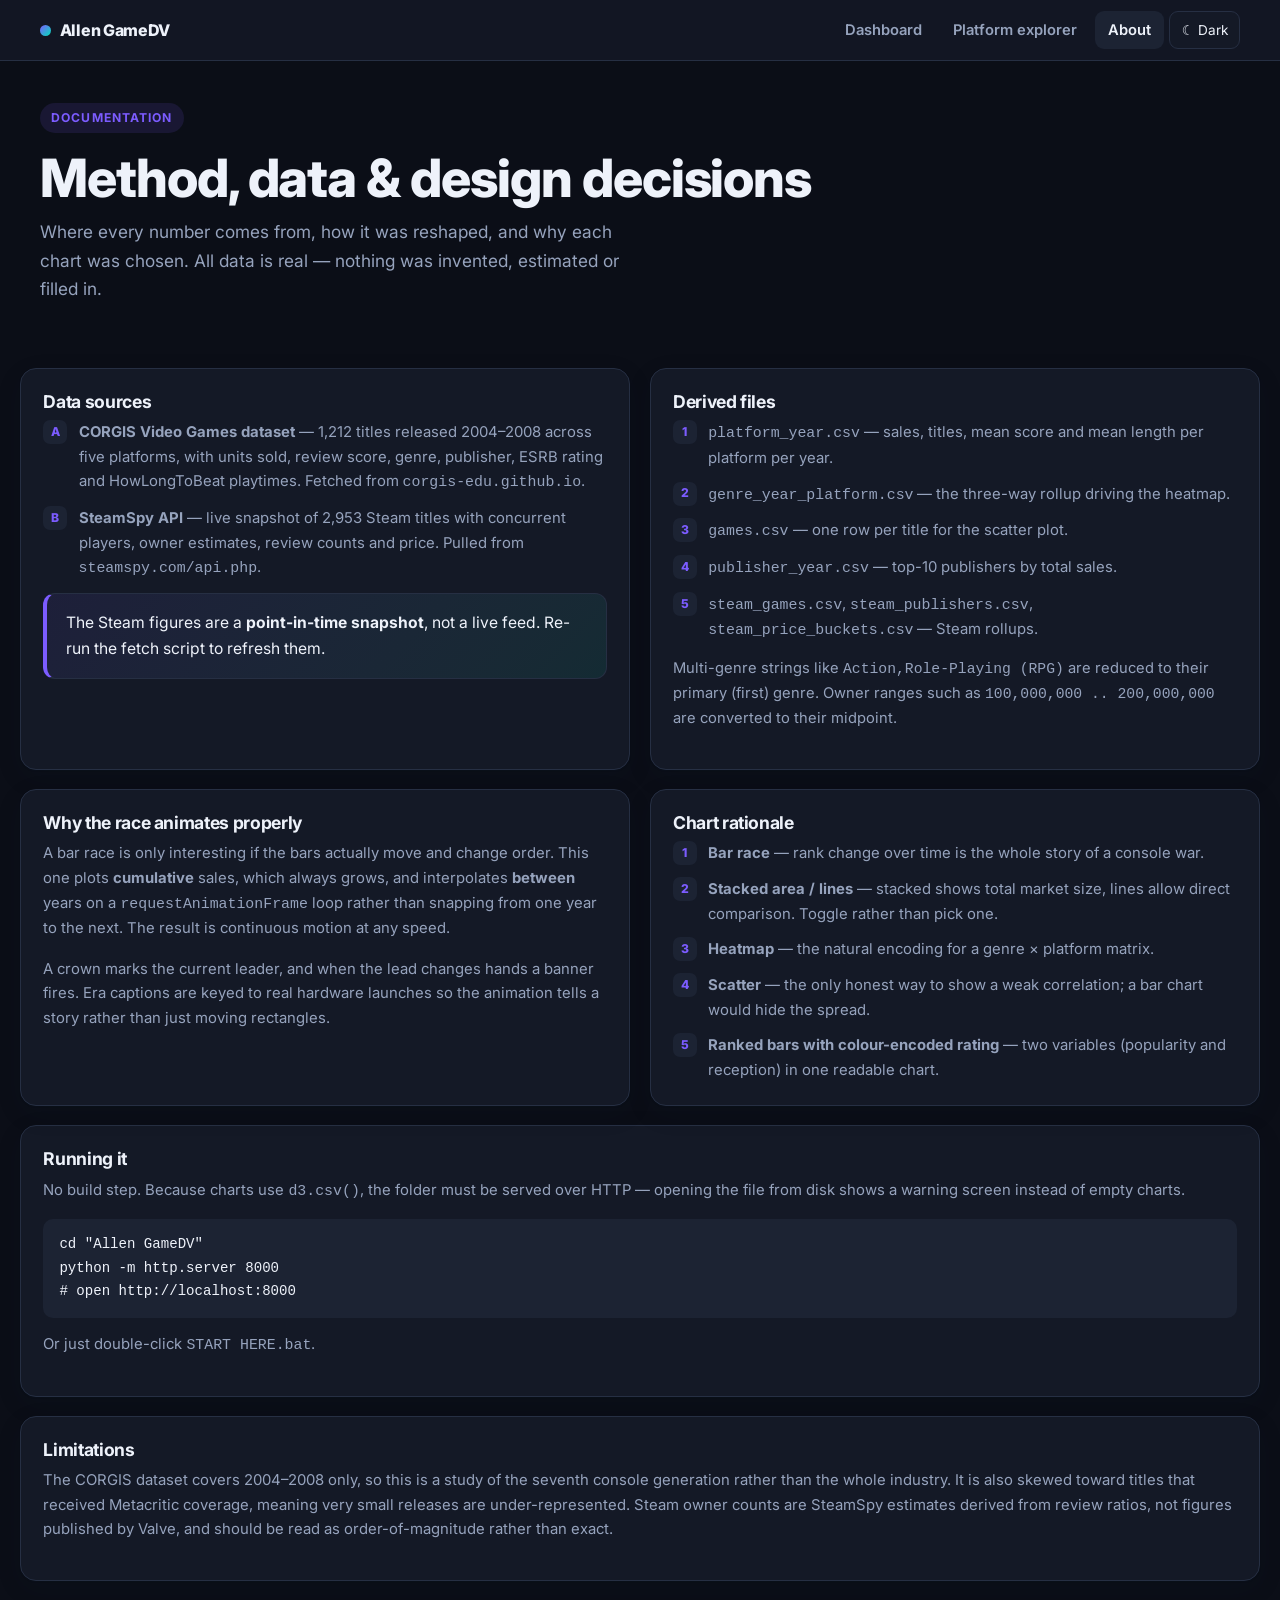
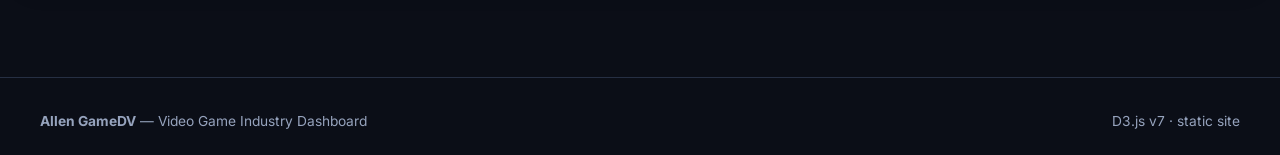
==== about.html @ 961f5ce9 "new files and folders" ====
<!DOCTYPE html>
<html lang="en">
    <head>
        <meta charset="UTF-8" />
        <meta name="viewport" content="width=device-width, initial-scale=1.0" />
        <title>About · Method &amp; Sources</title>
        <link href="https://fonts.googleapis.com/css2?family=Inter:wght@400;600;700;800&display=swap" rel="stylesheet" />
        <link rel="stylesheet" href="css/style.css" />
        <script src="https://d3js.org/d3.v7.min.js"></script>
    </head>
    <body>
        <div id="scroll-progress"></div>
        <nav class="nav">
            <div class="nav-inner">
                <a class="brand" href="index.html"><span class="dot"></span> Allen GameDV</a>
                <button id="nav-toggle" aria-label="Menu">☰</button>
                <div class="nav-links" id="nav-links">
                    <a href="index.html">Dashboard</a>
                    <a href="platform.html">Platform explorer</a>
                    <a href="about.html" class="active">About</a>
                    <button id="theme-toggle">☀︎ Light</button>
                </div>
            </div>
        </nav>

        <header class="wrap" style="padding-top: 2.6rem">
            <span class="eyebrow">Documentation</span>
            <h1>Method, data &amp; design decisions</h1>
            <p class="lede">
                Where every number comes from, how it was reshaped, and why each chart was chosen.
                All data is real — nothing was invented, estimated or filled in.
            </p>
        </header>

        <section class="section wrap">
            <div class="grid-2">
                <div class="card">
                    <h3>Data sources</h3>
                    <ul class="insights">
                        <li>
                            <span class="num">A</span>
                            <span
                                ><strong>CORGIS Video Games dataset</strong> — 1,212 titles released
                                2004–2008 across five platforms, with units sold, review score,
                                genre, publisher, ESRB rating and HowLongToBeat playtimes.
                                Fetched from <code>corgis-edu.github.io</code>.</span
                            >
                        </li>
                        <li>
                            <span class="num">B</span>
                            <span
                                ><strong>SteamSpy API</strong> — live snapshot of 2,953 Steam titles
                                with concurrent players, owner estimates, review counts and price.
                                Pulled from <code>steamspy.com/api.php</code>.</span
                            >
                        </li>
                    </ul>
                    <div class="story" style="margin-top: .8rem">
                        The Steam figures are a <strong>point-in-time snapshot</strong>, not a live
                        feed. Re-run the fetch script to refresh them.
                    </div>
                </div>

                <div class="card">
                    <h3>Derived files</h3>
                    <ul class="insights">
                        <li><span class="num">1</span><span><code>platform_year.csv</code> — sales, titles, mean score and mean length per platform per year.</span></li>
                        <li><span class="num">2</span><span><code>genre_year_platform.csv</code> — the three-way rollup driving the heatmap.</span></li>
                        <li><span class="num">3</span><span><code>games.csv</code> — one row per title for the scatter plot.</span></li>
                        <li><span class="num">4</span><span><code>publisher_year.csv</code> — top-10 publishers by total sales.</span></li>
                        <li><span class="num">5</span><span><code>steam_games.csv</code>, <code>steam_publishers.csv</code>, <code>steam_price_buckets.csv</code> — Steam rollups.</span></li>
                    </ul>
                    <p style="font-size: .92rem; margin-top: .8rem">
                        Multi-genre strings like <code>Action,Role-Playing (RPG)</code> are reduced
                        to their primary (first) genre. Owner ranges such as
                        <code>100,000,000 .. 200,000,000</code> are converted to their midpoint.
                    </p>
                </div>

                <div class="card">
                    <h3>Why the race animates properly</h3>
                    <p style="font-size: .93rem">
                        A bar race is only interesting if the bars actually move and change order.
                        This one plots <strong>cumulative</strong> sales, which always grows, and
                        interpolates <strong>between</strong> years on a <code>requestAnimationFrame</code>
                        loop rather than snapping from one year to the next. The result is
                        continuous motion at any speed.
                    </p>
                    <p style="font-size: .93rem">
                        A crown marks the current leader, and when the lead changes hands a banner
                        fires. Era captions are keyed to real hardware launches so the animation
                        tells a story rather than just moving rectangles.
                    </p>
                </div>

                <div class="card">
                    <h3>Chart rationale</h3>
                    <ul class="insights">
                        <li><span class="num">1</span><span><strong>Bar race</strong> — rank change over time is the whole story of a console war.</span></li>
                        <li><span class="num">2</span><span><strong>Stacked area / lines</strong> — stacked shows total market size, lines allow direct comparison. Toggle rather than pick one.</span></li>
                        <li><span class="num">3</span><span><strong>Heatmap</strong> — the natural encoding for a genre × platform matrix.</span></li>
                        <li><span class="num">4</span><span><strong>Scatter</strong> — the only honest way to show a weak correlation; a bar chart would hide the spread.</span></li>
                        <li><span class="num">5</span><span><strong>Ranked bars with colour-encoded rating</strong> — two variables (popularity and reception) in one readable chart.</span></li>
                    </ul>
                </div>
            </div>

            <div class="card" style="margin-top: 1.2rem">
                <h3>Running it</h3>
                <p style="font-size: .93rem">
                    No build step. Because charts use <code>d3.csv()</code>, the folder must be
                    served over HTTP — opening the file from disk shows a warning screen instead of
                    empty charts.
                </p>
                <pre style="background: var(--surface-2); padding: .9rem 1rem; border-radius: 10px; overflow: auto; font-size: .88rem"><code>cd "Allen GameDV"
python -m http.server 8000
# open http://localhost:8000</code></pre>
                <p style="font-size: .93rem">Or just double-click <code>START HERE.bat</code>.</p>
            </div>

            <div class="card" style="margin-top: 1.2rem">
                <h3>Limitations</h3>
                <p style="font-size: .93rem">
                    The CORGIS dataset covers 2004–2008 only, so this is a study of the seventh
                    console generation rather than the whole industry. It is also skewed toward
                    titles that received Metacritic coverage, meaning very small releases are
                    under-represented. Steam owner counts are SteamSpy estimates derived from
                    review ratios, not figures published by Valve, and should be read as
                    order-of-magnitude rather than exact.
                </p>
            </div>
        </section>

        <footer>
            <div class="wrap">
                <div><strong>Allen GameDV</strong> — Video Game Industry Dashboard</div>
                <div>D3.js v7 · static site</div>
            </div>
        </footer>
        <script src="js/ui.js"></script>
    </body>
</html>
---- css/style.css ----
/* ===========================================================
   Allen DV — Road Safety Enforcement Dashboard
   Design tokens, layout, components, dark mode, responsive.
   =========================================================== */

:root {
    --bg: #0b0e17;
    --surface: #141926;
    --surface-2: #1c2333;
    --ink: #eef2fa;
    --ink-2: #96a3bd;
    --line: #262f43;
    --brand: #7c5cff;
    --brand-2: #00e0b8;
    --accent: #d62728;
    --shadow: 0 1px 2px rgba(16, 32, 56, 0.06), 0 8px 28px rgba(16, 32, 56, 0.08);
    --radius: 16px;
    --maxw: 1240px;
    --font: "Inter", "Segoe UI", system-ui, -apple-system, Arial, sans-serif;
}

body.light {
    --bg: #f4f6fb;
    --surface: #ffffff;
    --surface-2: #eef1f8;
    --ink: #131826;
    --ink-2: #56617a;
    --line: #dfe4ef;
    --brand: #6a3fff;
    --brand-2: #00b394;
    --shadow: 0 1px 2px rgba(16,32,56,.06), 0 8px 28px rgba(16,32,56,.08);
}

* {
    box-sizing: border-box;
}

html {
    scroll-behavior: smooth;
}

body {
    margin: 0;
    font-family: var(--font);
    background: var(--bg);
    color: var(--ink);
    line-height: 1.65;
    -webkit-font-smoothing: antialiased;
    transition: background 0.3s, color 0.3s;
}

h1,
h2,
h3 {
    line-height: 1.2;
    margin: 0 0 0.5rem;
    letter-spacing: -0.02em;
}
h1 {
    font-size: clamp(2rem, 4.4vw, 3.3rem);
    font-weight: 800;
}
h2 {
    font-size: clamp(1.4rem, 2.6vw, 2.1rem);
    font-weight: 750;
}
h3 {
    font-size: 1.1rem;
    font-weight: 700;
}
p {
    color: var(--ink-2);
    margin: 0 0 1rem;
}
a {
    color: var(--brand);
}

/* ---------- scroll progress ---------- */
#scroll-progress {
    position: fixed;
    top: 0;
    left: 0;
    height: 3px;
    width: 0;
    background: linear-gradient(90deg, var(--brand), var(--brand-2));
    z-index: 999;
}

/* ---------- nav ---------- */
.nav {
    position: sticky;
    top: 0;
    z-index: 900;
    background: color-mix(in srgb, var(--surface) 88%, transparent);
    backdrop-filter: blur(12px);
    border-bottom: 1px solid var(--line);
}
.nav-inner {
    max-width: var(--maxw);
    margin: auto;
    padding: 0.7rem 1.25rem;
    display: flex;
    align-items: center;
    gap: 1rem;
}
.brand {
    font-weight: 800;
    letter-spacing: -0.02em;
    display: flex;
    align-items: center;
    gap: 0.55rem;
    text-decoration: none;
    color: var(--ink);
}
.brand .dot {
    width: 11px;
    height: 11px;
    border-radius: 50%;
    background: linear-gradient(135deg, var(--brand), var(--brand-2));
}
.nav-links {
    margin-left: auto;
    display: flex;
    gap: 0.35rem;
    align-items: center;
}
.nav-links a {
    padding: 0.42rem 0.8rem;
    border-radius: 9px;
    text-decoration: none;
    color: var(--ink-2);
    font-size: 0.92rem;
    font-weight: 600;
}
.nav-links a:hover,
.nav-links a.active {
    background: var(--surface-2);
    color: var(--ink);
}
#theme-toggle,
#nav-toggle {
    border: 1px solid var(--line);
    background: var(--surface);
    color: var(--ink);
    border-radius: 9px;
    padding: 0.4rem 0.7rem;
    cursor: pointer;
    font: inherit;
    font-size: 0.85rem;
}
#nav-toggle {
    display: none;
}

/* ---------- hero ---------- */
.hero {
    max-width: var(--maxw);
    margin: auto;
    padding: 4rem 1.25rem 2rem;
    display: grid;
    grid-template-columns: 1.15fr 1fr;
    gap: 2.5rem;
    align-items: center;
}
.eyebrow {
    display: inline-block;
    font-size: 0.76rem;
    font-weight: 700;
    letter-spacing: 0.09em;
    text-transform: uppercase;
    color: var(--brand);
    background: color-mix(in srgb, var(--brand) 12%, transparent);
    padding: 0.3rem 0.7rem;
    border-radius: 100px;
    margin-bottom: 0.9rem;
}
.lede {
    font-size: 1.08rem;
    max-width: 56ch;
}
.hero-cta {
    display: flex;
    gap: 0.7rem;
    flex-wrap: wrap;
    margin-top: 1.2rem;
}
.btn {
    display: inline-block;
    padding: 0.72rem 1.3rem;
    border-radius: 11px;
    font-weight: 700;
    text-decoration: none;
    border: 1px solid transparent;
    cursor: pointer;
    font-size: 0.95rem;
    transition: transform 0.15s, box-shadow 0.15s;
}
.btn:hover {
    transform: translateY(-2px);
}
.btn-primary {
    background: linear-gradient(135deg, var(--brand), var(--brand-2));
    color: #fff;
    box-shadow: var(--shadow);
}
.btn-ghost {
    background: var(--surface);
    color: var(--ink);
    border-color: var(--line);
}

/* ---------- KPI cards ---------- */
.kpi-grid {
    display: grid;
    grid-template-columns: repeat(auto-fit, minmax(160px, 1fr));
    gap: 0.9rem;
}
.kpi {
    background: var(--surface);
    border: 1px solid var(--line);
    border-radius: var(--radius);
    padding: 1.1rem 1.2rem;
    box-shadow: var(--shadow);
}
.kpi .label {
    font-size: 0.74rem;
    text-transform: uppercase;
    letter-spacing: 0.07em;
    color: var(--ink-2);
    font-weight: 700;
}
.kpi .value {
    font-size: clamp(1.5rem, 3vw, 2.1rem);
    font-weight: 800;
    font-variant-numeric: tabular-nums;
    letter-spacing: -0.03em;
}
.kpi .sub {
    font-size: 0.83rem;
    color: var(--ink-2);
}
.kpi-delta {
    font-size: 0.85rem;
    font-weight: 700;
}
.kpi-delta.up,
b.up {
    color: #d62728;
}
.kpi-delta.down,
b.down {
    color: #17a673;
}

/* ---------- sections & cards ---------- */
.wrap {
    max-width: var(--maxw);
    margin: auto;
    padding: 0 1.25rem;
}
.section {
    padding: 3rem 0;
}
.section-head {
    max-width: 74ch;
    margin-bottom: 1.4rem;
}
.card {
    background: var(--surface);
    border: 1px solid var(--line);
    border-radius: var(--radius);
    box-shadow: var(--shadow);
    padding: 1.4rem;
}
.grid-2 {
    display: grid;
    grid-template-columns: 1fr 1fr;
    gap: 1.2rem;
}
.grid-side {
    display: grid;
    grid-template-columns: 1.6fr 1fr;
    gap: 1.2rem;
    align-items: start;
}

/* ---------- toolbar / controls ---------- */
.toolbar {
    display: flex;
    flex-wrap: wrap;
    gap: 0.6rem;
    align-items: center;
    margin-bottom: 1rem;
}
.seg {
    display: inline-flex;
    background: var(--surface-2);
    border: 1px solid var(--line);
    border-radius: 10px;
    padding: 3px;
    gap: 3px;
}
.seg button {
    border: 0;
    background: transparent;
    color: var(--ink-2);
    padding: 0.4rem 0.8rem;
    border-radius: 8px;
    cursor: pointer;
    font: inherit;
    font-size: 0.86rem;
    font-weight: 650;
}
.seg button.active {
    background: var(--surface);
    color: var(--ink);
    box-shadow: 0 1px 3px rgba(0, 0, 0, 0.12);
}
.ctl {
    display: flex;
    align-items: center;
    gap: 0.5rem;
    font-size: 0.88rem;
    color: var(--ink-2);
    font-weight: 600;
}
input[type="range"] {
    -webkit-appearance: none;
    appearance: none;
    height: 5px;
    border-radius: 99px;
    background: var(--line);
    outline: none;
    width: 210px;
}
input[type="range"]::-webkit-slider-thumb {
    -webkit-appearance: none;
    width: 18px;
    height: 18px;
    border-radius: 50%;
    background: var(--brand);
    cursor: pointer;
    border: 3px solid var(--surface);
    box-shadow: 0 1px 5px rgba(0, 0, 0, 0.3);
}
input[type="range"]::-moz-range-thumb {
    width: 16px;
    height: 16px;
    border-radius: 50%;
    background: var(--brand);
    cursor: pointer;
    border: 3px solid var(--surface);
}
.year-out {
    font-variant-numeric: tabular-nums;
    font-weight: 800;
    color: var(--ink);
    min-width: 3.4ch;
    display: inline-block;
}
select {
    font: inherit;
    padding: 0.5rem 0.75rem;
    border-radius: 10px;
    border: 1px solid var(--line);
    background: var(--surface);
    color: var(--ink);
    cursor: pointer;
}
.icon-btn {
    border: 1px solid var(--line);
    background: var(--surface);
    color: var(--ink-2);
    border-radius: 9px;
    padding: 0.42rem 0.75rem;
    cursor: pointer;
    font: inherit;
    font-size: 0.84rem;
    font-weight: 650;
}
.icon-btn:hover {
    color: var(--ink);
    border-color: var(--brand);
}
.pill {
    border: 1px solid var(--line);
    background: var(--surface);
    color: var(--ink-2);
    border-radius: 99px;
    padding: 0.34rem 0.85rem;
    cursor: pointer;
    font: inherit;
    font-size: 0.82rem;
    font-weight: 700;
}
.pill.active {
    background: var(--pc);
    border-color: var(--pc);
    color: #10151d;
}
#region-pills {
    display: flex;
    gap: 0.4rem;
    flex-wrap: wrap;
}

/* ---------- chart shells ---------- */
.chart {
    width: 100%;
}
.chart svg {
    width: 100%;
    height: auto;
    display: block;
    overflow: visible;
}

/* ---------- legend ---------- */
.legend {
    display: flex;
    flex-wrap: wrap;
    gap: 0.35rem 1rem;
    margin-top: 0.7rem;
}
.legend-item {
    display: inline-flex;
    align-items: center;
    gap: 0.42rem;
    font-size: 0.83rem;
    color: var(--ink-2);
    font-weight: 600;
    user-select: none;
}
.legend-item.clickable {
    cursor: pointer;
}
.legend-item.off {
    opacity: 0.32;
    text-decoration: line-through;
}
.swatch {
    width: 12px;
    height: 12px;
    border-radius: 3px;
    display: inline-block;
    flex: none;
}

/* ---------- tooltip ---------- */
.tooltip {
    position: absolute;
    pointer-events: none;
    z-index: 1000;
    background: rgba(16, 24, 38, 0.96);
    color: #fff;
    padding: 0.65rem 0.8rem;
    border-radius: 11px;
    font-size: 0.84rem;
    line-height: 1.5;
    box-shadow: 0 12px 34px rgba(0, 0, 0, 0.35);
    max-width: 280px;
    transition: opacity 0.12s;
}
.tooltip hr {
    border: 0;
    border-top: 1px solid rgba(255, 255, 255, 0.18);
    margin: 0.4rem 0;
}
.tooltip .tip-sub {
    display: block;
    font-size: 0.75rem;
    opacity: 0.7;
}
.tooltip .tip-row {
    display: flex;
    justify-content: space-between;
    gap: 1.2rem;
}
.tooltip .tip-row b {
    font-variant-numeric: tabular-nums;
}
.tooltip .tip-cta {
    margin-top: 0.4rem;
    font-size: 0.75rem;
    color: #7fd4ff;
}
.tooltip .swatch {
    margin-right: 0.35rem;
    vertical-align: -1px;
}

/* ---------- svg element styling ---------- */
.x-axis text,
.y-axis text {
    font-size: 12px;
    fill: var(--ink-2);
}
.x-axis path,
.y-axis path,
.x-axis line,
.y-axis line {
    stroke: var(--line);
}
.grid line {
    stroke: var(--line);
    stroke-opacity: 0.65;
    stroke-dasharray: 3 4;
}
.grid path {
    stroke: none;
}
.axis-label {
    font-size: 13px;
    font-weight: 700;
    fill: var(--ink-2);
}
.legend-title {
    font-size: 12px;
    font-weight: 700;
    fill: var(--ink-2);
}
.state-path {
    fill: #dfe4ea;
    stroke: var(--surface);
    stroke-width: 1.1;
    cursor: pointer;
    transition: opacity 0.2s;
}
.state-path.dim {
    opacity: 0.42;
}
.bubble {
    stroke-width: 2;
    cursor: pointer;
    transition: fill-opacity 0.2s;
}
.bubble.active {
    fill-opacity: 0.8 !important;
}
.bubble-label {
    font-size: 13px;
    font-weight: 800;
    fill: #10151d;
    pointer-events: none;
    paint-order: stroke;
    stroke: rgba(255, 255, 255, 0.75);
    stroke-width: 3px;
}
.series.faded {
    opacity: 0.15;
}
.series {
    transition: opacity 0.2s;
    cursor: crosshair;
}
.end-label {
    font-size: 12px;
    font-weight: 800;
}
.crosshair {
    stroke: var(--ink-2);
    stroke-width: 1;
    stroke-dasharray: 3 3;
    pointer-events: none;
}
.ghost-year {
    font-size: 104px;
    font-weight: 800;
    fill: var(--ink);
    opacity: 0.07;
    pointer-events: none;
}
.race-val {
    font-size: 13px;
    font-weight: 700;
    fill: var(--ink-2);
    font-variant-numeric: tabular-nums;
}
.race-tick {
    font-size: 12.5px;
    font-weight: 600;
}
.y-axis.right text {
    fill: var(--accent);
}
.dual-bar {
    opacity: 0.55;
    transition: opacity 0.2s;
}
.dual-bar:hover {
    opacity: 0.9;
}
.dual-bar.sel {
    opacity: 1;
    stroke: var(--ink);
    stroke-width: 1.5;
}
.donut-center {
    font-size: 30px;
    font-weight: 800;
    fill: var(--ink);
}
.donut-sub {
    font-size: 12px;
    fill: var(--ink-2);
}
.no-data,
.warn-text {
    font-size: 14px;
    fill: var(--ink-2);
}

/* dark-mode svg adjustments */
body.light .state-path {
    fill: #2a3648;
    stroke: #0e1420;
}
body.light .bubble-label {
    fill: #f2f6fc;
    stroke: rgba(10, 16, 26, 0.8);
}
body.light .tooltip {
    background: rgba(6, 12, 22, 0.97);
    border: 1px solid #2a3648;
}
body.light .pill.active {
    color: #0e1420;
}

/* ---------- story callout ---------- */
.story {
    background: linear-gradient(135deg, color-mix(in srgb, var(--brand) 9%, transparent), color-mix(in srgb, var(--brand-2) 9%, transparent));
    border: 1px solid var(--line);
    border-left: 4px solid var(--brand);
    border-radius: 12px;
    padding: 1rem 1.15rem;
    font-size: 0.98rem;
    color: var(--ink);
}

/* ---------- insight list ---------- */
.insights {
    list-style: none;
    padding: 0;
    margin: 0;
    display: grid;
    gap: 0.7rem;
}
.insights li {
    display: flex;
    gap: 0.7rem;
    align-items: flex-start;
    font-size: 0.93rem;
    color: var(--ink-2);
}
.insights .num {
    flex: none;
    width: 24px;
    height: 24px;
    border-radius: 7px;
    background: var(--surface-2);
    color: var(--brand);
    font-weight: 800;
    font-size: 0.76rem;
    display: grid;
    place-items: center;
}

/* ---------- source wheel ---------- */
.wheel-wrap {
    overflow: hidden;
    padding: 1rem 0;
    mask-image: linear-gradient(90deg, transparent, #000 8%, #000 92%, transparent);
}
.wheel {
    display: flex;
    gap: 3rem;
    align-items: center;
    width: max-content;
}
.wheel img {
    height: 46px;
    filter: grayscale(1);
    opacity: 0.55;
}

/* ---------- reveal ---------- */
.reveal {
    opacity: 0;
    transform: translateY(22px);
    transition: opacity 0.6s ease, transform 0.6s ease;
}
.reveal.visible {
    opacity: 1;
    transform: none;
}

/* ---------- footer ---------- */
footer {
    border-top: 1px solid var(--line);
    margin-top: 3rem;
    padding: 2rem 1.25rem;
    color: var(--ink-2);
    font-size: 0.86rem;
}
footer .wrap {
    display: flex;
    justify-content: space-between;
    gap: 1rem;
    flex-wrap: wrap;
}

/* ---------- responsive ---------- */
@media (max-width: 980px) {
    .hero {
        grid-template-columns: 1fr;
        padding-top: 2.5rem;
    }
    .grid-2,
    .grid-side {
        grid-template-columns: 1fr;
    }
}
@media (max-width: 680px) {
    #nav-toggle {
        display: block;
        margin-left: auto;
    }
    .nav-links {
        display: none;
        position: absolute;
        top: 100%;
        left: 0;
        right: 0;
        background: var(--surface);
        border-bottom: 1px solid var(--line);
        flex-direction: column;
        padding: 0.6rem;
        margin: 0;
    }
    .nav-links.open {
        display: flex;
    }
    input[type="range"] {
        width: 100%;
    }
    .toolbar {
        gap: 0.5rem;
    }
    .ghost-year {
        font-size: 62px;
    }
}

@media (prefers-reduced-motion: reduce) {
    * {
        animation: none !important;
        transition: none !important;
    }
}


/* ================= game dashboard additions ================= */
.hero{position:relative}
.hero::before{content:"";position:absolute;inset:-10% -20% auto -20%;height:420px;
  background:radial-gradient(60% 60% at 30% 40%,rgba(124,92,255,.22),transparent 70%),
             radial-gradient(50% 50% at 75% 30%,rgba(0,224,184,.14),transparent 70%);
  pointer-events:none;z-index:-1;filter:blur(6px)}
.race-name{font-size:14px;font-weight:750;fill:var(--ink)}
.race-medal{font-size:19px}
.race-bar{filter:drop-shadow(0 3px 10px rgba(0,0,0,.35))}
.ghost-year{font-size:120px;opacity:.09;fill:var(--ink)}
#race-flash{position:absolute;top:14px;left:50%;transform:translate(-50%,-14px);
  background:var(--surface);border:2px solid var(--brand);border-radius:99px;
  padding:.5rem 1.2rem;font-weight:750;font-size:.95rem;opacity:0;
  transition:opacity .3s,transform .3s;pointer-events:none;z-index:5;
  box-shadow:0 10px 34px rgba(0,0,0,.45)}
#race-flash.show{opacity:1;transform:translate(-50%,0)}
.race-stage{position:relative}
.scoreboard{display:flex;gap:2rem;flex-wrap:wrap;align-items:baseline;
  padding:.9rem 1.15rem;background:var(--surface-2);border:1px solid var(--line);
  border-radius:12px;margin-bottom:1rem}
.scoreboard .sb{display:flex;flex-direction:column}
.scoreboard .sb-label{font-size:.7rem;text-transform:uppercase;letter-spacing:.09em;
  color:var(--ink-2);font-weight:750}
.scoreboard .sb-val{font-size:1.5rem;font-weight:800;font-variant-numeric:tabular-nums;
  letter-spacing:-.02em}
#race-beat{flex:1;min-width:260px;font-size:.9rem;color:var(--ink-2);align-self:center}
.cell{cursor:pointer;transition:stroke .15s}
.cell:hover{stroke:var(--ink);stroke-width:2}
.pt{cursor:pointer;transition:fill-opacity .15s}
.pt:hover{fill-opacity:.95}
.sbar{filter:drop-shadow(0 2px 8px rgba(0,0,0,.3))}
.lineser{filter:drop-shadow(0 2px 8px rgba(0,0,0,.35))}
.live-dot{display:inline-block;width:8px;height:8px;border-radius:50%;background:#22c55e;
  margin-right:.45rem;animation:pulse 2s infinite}
@keyframes pulse{0%{box-shadow:0 0 0 0 rgba(34,197,94,.6)}
  70%{box-shadow:0 0 0 10px rgba(34,197,94,0)}100%{box-shadow:0 0 0 0 rgba(34,197,94,0)}}
.tag{display:inline-block;font-size:.72rem;font-weight:750;letter-spacing:.06em;
  text-transform:uppercase;padding:.22rem .6rem;border-radius:99px;
  background:var(--surface-2);border:1px solid var(--line);color:var(--ink-2)}


/* ---- shared timeline controls ---- */
.tl-strip{display:inline-flex;align-items:center;gap:.5rem;padding:.2rem .55rem;
  background:var(--surface-2);border:1px solid var(--line);border-radius:99px}
.tl-strip input[type=range]{width:120px}
.tl-strip .icon-btn{padding:.28rem .6rem;font-size:.8rem;white-space:nowrap}
.tl-strip .icon-btn.active{background:var(--brand);color:#fff;border-color:var(--brand)}
.tl-strip .year-out{font-size:.9rem;font-weight:800;min-width:2.6em;text-align:center;
  font-variant-numeric:tabular-nums}
.sweep-line{stroke:var(--brand);stroke-width:2;stroke-dasharray:4 4}
.sweep-dot{fill:var(--brand)}
@media (max-width:640px){.tl-strip input[type=range]{width:80px}}


/* ---- platform explorer ---- */
.pill-row{display:flex;flex-wrap:wrap;gap:.5rem}
.pill{--pc:var(--brand);padding:.45rem 1rem;border-radius:99px;cursor:pointer;
  background:var(--surface-2);border:1.5px solid var(--line);color:var(--ink-2);
  font-weight:700;font-size:.88rem;transition:all .18s}
.pill:hover{border-color:var(--pc);color:var(--ink);transform:translateY(-1px)}
.pill.active{background:var(--pc);border-color:var(--pc);color:#fff;
  box-shadow:0 6px 18px -6px var(--pc)}

.select{background:var(--surface-2);border:1px solid var(--line);color:var(--ink);
  padding:.4rem .7rem;border-radius:8px;font:inherit;font-size:.88rem;font-weight:600;
  cursor:pointer}

.table-wrap{overflow-x:auto;margin-top:.6rem}
.data-table{width:100%;border-collapse:collapse;font-size:.9rem}
.data-table th{text-align:left;padding:.6rem .7rem;border-bottom:2px solid var(--line);
  color:var(--ink-2);font-size:.74rem;text-transform:uppercase;letter-spacing:.06em;
  white-space:nowrap}
.data-table th[data-key]{cursor:pointer;user-select:none}
.data-table th[data-key]:hover{color:var(--ink)}
.data-table th.sorted{color:var(--brand)}
.data-table th.sorted[data-dir=desc]::after{content:" ↓"}
.data-table th.sorted[data-dir=asc]::after{content:" ↑"}
.data-table td{padding:.55rem .7rem;border-bottom:1px solid var(--line)}
.data-table tbody tr:hover{background:var(--surface-2)}
.data-table .num{text-align:right;font-variant-numeric:tabular-nums}
.data-table .t-title{font-weight:700;max-width:260px}

.race-bar{cursor:pointer}
.race-bar:hover{filter:drop-shadow(0 0 14px rgba(255,255,255,.35))}
.race-lab{cursor:pointer}
#pf-vs-verdict{font-weight:600;text-transform:none;letter-spacing:0;font-size:.85rem}
@media (max-width:720px){.data-table .t-title{max-width:150px}}

.chart-hint{font-size:.85rem;color:var(--ink-2);margin:.5rem 0 0;text-align:center}
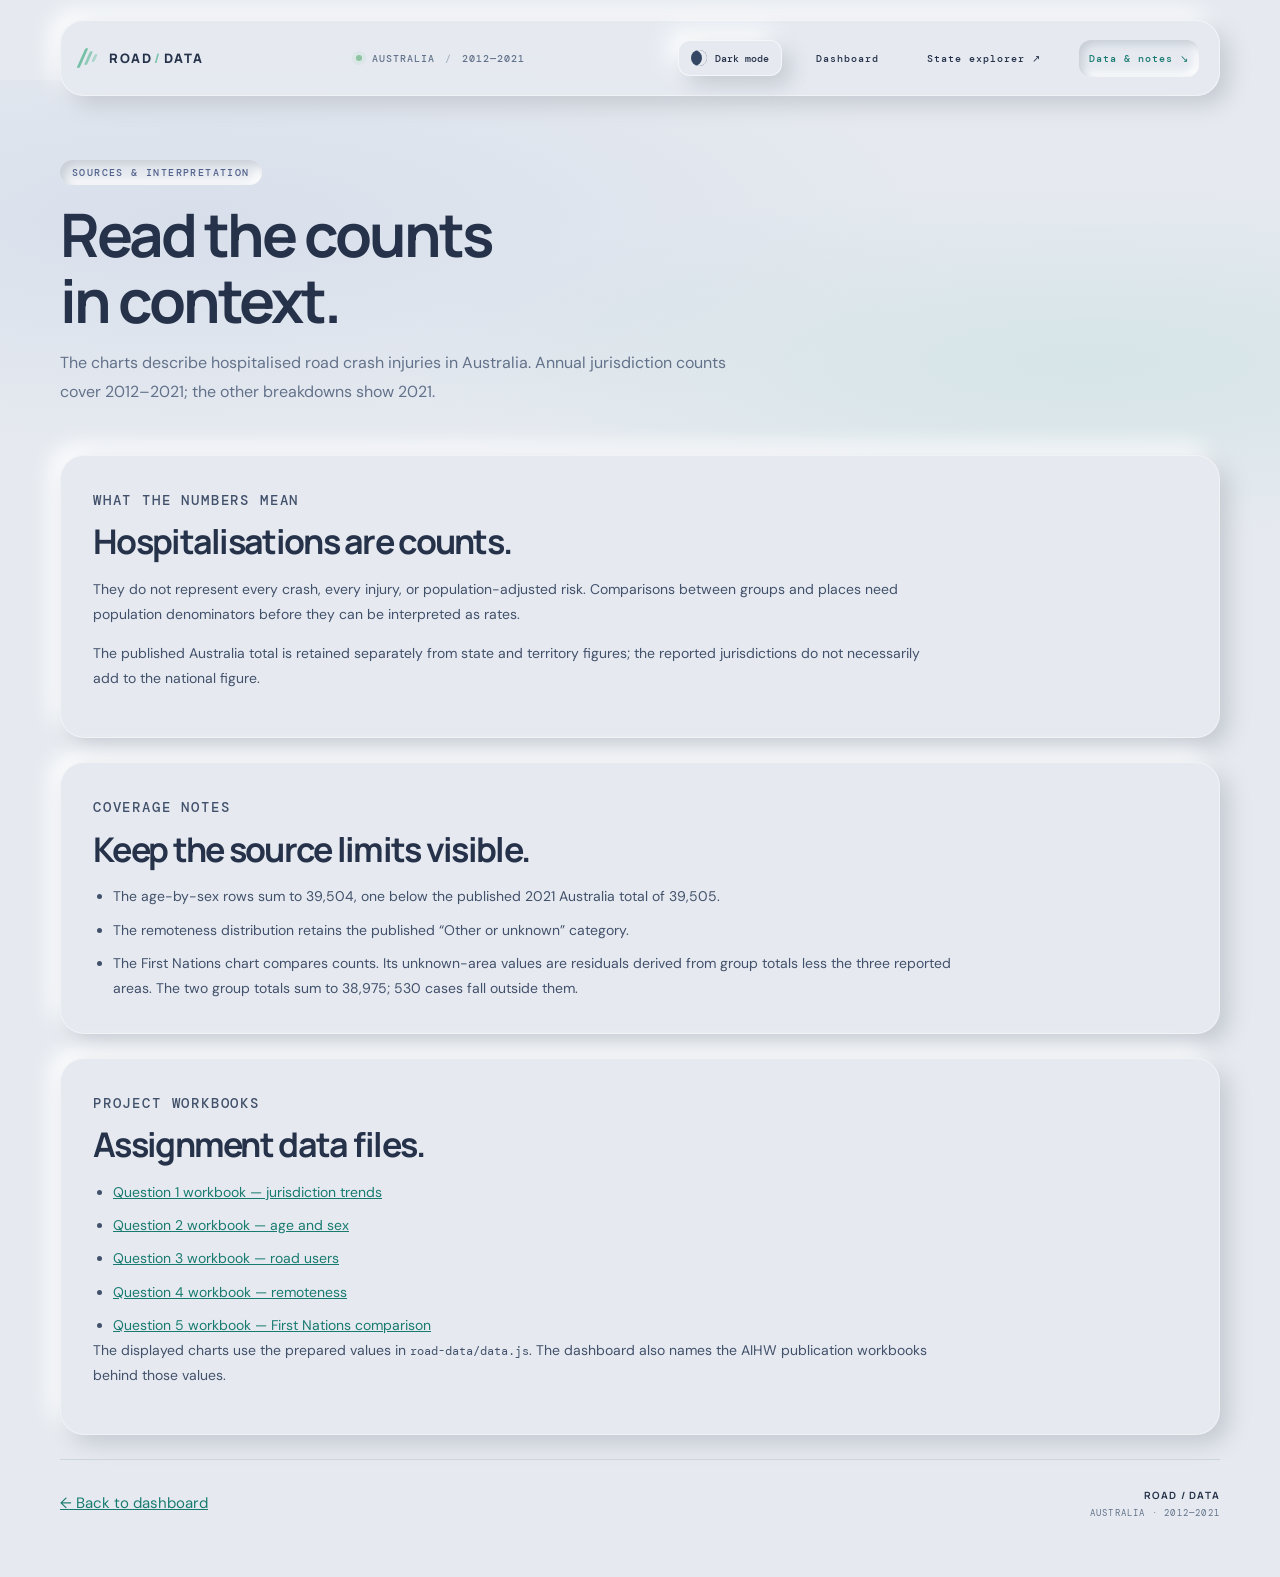
==== commit 2916a749: "website design, charts update, platform" ====
--- a/about.html
+++ b/about.html
@@ -1,142 +1,33 @@
-<!DOCTYPE html>
+<!doctype html>
 <html lang="en">
-    <head>
-        <meta charset="UTF-8" />
-        <meta name="viewport" content="width=device-width, initial-scale=1.0" />
-        <title>About · Method &amp; Sources</title>
-        <link href="https://fonts.googleapis.com/css2?family=Inter:wght@400;600;700;800&display=swap" rel="stylesheet" />
-        <link rel="stylesheet" href="css/style.css" />
-        <script src="https://d3js.org/d3.v7.min.js"></script>
-    </head>
-    <body>
-        <div id="scroll-progress"></div>
-        <nav class="nav">
-            <div class="nav-inner">
-                <a class="brand" href="index.html"><span class="dot"></span> Allen GameDV</a>
-                <button id="nav-toggle" aria-label="Menu">☰</button>
-                <div class="nav-links" id="nav-links">
-                    <a href="index.html">Dashboard</a>
-                    <a href="platform.html">Platform explorer</a>
-                    <a href="about.html" class="active">About</a>
-                    <button id="theme-toggle">☀︎ Light</button>
-                </div>
-            </div>
-        </nav>
-
-        <header class="wrap" style="padding-top: 2.6rem">
-            <span class="eyebrow">Documentation</span>
-            <h1>Method, data &amp; design decisions</h1>
-            <p class="lede">
-                Where every number comes from, how it was reshaped, and why each chart was chosen.
-                All data is real — nothing was invented, estimated or filled in.
-            </p>
-        </header>
-
-        <section class="section wrap">
-            <div class="grid-2">
-                <div class="card">
-                    <h3>Data sources</h3>
-                    <ul class="insights">
-                        <li>
-                            <span class="num">A</span>
-                            <span
-                                ><strong>CORGIS Video Games dataset</strong> — 1,212 titles released
-                                2004–2008 across five platforms, with units sold, review score,
-                                genre, publisher, ESRB rating and HowLongToBeat playtimes.
-                                Fetched from <code>corgis-edu.github.io</code>.</span
-                            >
-                        </li>
-                        <li>
-                            <span class="num">B</span>
-                            <span
-                                ><strong>SteamSpy API</strong> — live snapshot of 2,953 Steam titles
-                                with concurrent players, owner estimates, review counts and price.
-                                Pulled from <code>steamspy.com/api.php</code>.</span
-                            >
-                        </li>
-                    </ul>
-                    <div class="story" style="margin-top: .8rem">
-                        The Steam figures are a <strong>point-in-time snapshot</strong>, not a live
-                        feed. Re-run the fetch script to refresh them.
-                    </div>
-                </div>
-
-                <div class="card">
-                    <h3>Derived files</h3>
-                    <ul class="insights">
-                        <li><span class="num">1</span><span><code>platform_year.csv</code> — sales, titles, mean score and mean length per platform per year.</span></li>
-                        <li><span class="num">2</span><span><code>genre_year_platform.csv</code> — the three-way rollup driving the heatmap.</span></li>
-                        <li><span class="num">3</span><span><code>games.csv</code> — one row per title for the scatter plot.</span></li>
-                        <li><span class="num">4</span><span><code>publisher_year.csv</code> — top-10 publishers by total sales.</span></li>
-                        <li><span class="num">5</span><span><code>steam_games.csv</code>, <code>steam_publishers.csv</code>, <code>steam_price_buckets.csv</code> — Steam rollups.</span></li>
-                    </ul>
-                    <p style="font-size: .92rem; margin-top: .8rem">
-                        Multi-genre strings like <code>Action,Role-Playing (RPG)</code> are reduced
-                        to their primary (first) genre. Owner ranges such as
-                        <code>100,000,000 .. 200,000,000</code> are converted to their midpoint.
-                    </p>
-                </div>
-
-                <div class="card">
-                    <h3>Why the race animates properly</h3>
-                    <p style="font-size: .93rem">
-                        A bar race is only interesting if the bars actually move and change order.
-                        This one plots <strong>cumulative</strong> sales, which always grows, and
-                        interpolates <strong>between</strong> years on a <code>requestAnimationFrame</code>
-                        loop rather than snapping from one year to the next. The result is
-                        continuous motion at any speed.
-                    </p>
-                    <p style="font-size: .93rem">
-                        A crown marks the current leader, and when the lead changes hands a banner
-                        fires. Era captions are keyed to real hardware launches so the animation
-                        tells a story rather than just moving rectangles.
-                    </p>
-                </div>
-
-                <div class="card">
-                    <h3>Chart rationale</h3>
-                    <ul class="insights">
-                        <li><span class="num">1</span><span><strong>Bar race</strong> — rank change over time is the whole story of a console war.</span></li>
-                        <li><span class="num">2</span><span><strong>Stacked area / lines</strong> — stacked shows total market size, lines allow direct comparison. Toggle rather than pick one.</span></li>
-                        <li><span class="num">3</span><span><strong>Heatmap</strong> — the natural encoding for a genre × platform matrix.</span></li>
-                        <li><span class="num">4</span><span><strong>Scatter</strong> — the only honest way to show a weak correlation; a bar chart would hide the spread.</span></li>
-                        <li><span class="num">5</span><span><strong>Ranked bars with colour-encoded rating</strong> — two variables (popularity and reception) in one readable chart.</span></li>
-                    </ul>
-                </div>
-            </div>
-
-            <div class="card" style="margin-top: 1.2rem">
-                <h3>Running it</h3>
-                <p style="font-size: .93rem">
-                    No build step. Because charts use <code>d3.csv()</code>, the folder must be
-                    served over HTTP — opening the file from disk shows a warning screen instead of
-                    empty charts.
-                </p>
-                <pre style="background: var(--surface-2); padding: .9rem 1rem; border-radius: 10px; overflow: auto; font-size: .88rem"><code>cd "Allen GameDV"
-python -m http.server 8000
-# open http://localhost:8000</code></pre>
-                <p style="font-size: .93rem">Or just double-click <code>START HERE.bat</code>.</p>
-            </div>
-
-            <div class="card" style="margin-top: 1.2rem">
-                <h3>Limitations</h3>
-                <p style="font-size: .93rem">
-                    The CORGIS dataset covers 2004–2008 only, so this is a study of the seventh
-                    console generation rather than the whole industry. It is also skewed toward
-                    titles that received Metacritic coverage, meaning very small releases are
-                    under-represented. Steam owner counts are SteamSpy estimates derived from
-                    review ratios, not figures published by Valve, and should be read as
-                    order-of-magnitude rather than exact.
-                </p>
-            </div>
-        </section>
-
-        <footer>
-            <div class="wrap">
-                <div><strong>Allen GameDV</strong> — Video Game Industry Dashboard</div>
-                <div>D3.js v7 · static site</div>
-            </div>
-        </footer>
-        <script src="js/ui.js"></script>
-    </body>
+<head>
+  <meta charset="utf-8">
+  <meta name="viewport" content="width=device-width, initial-scale=1">
+  <meta name="description" content="Sources and interpretation notes for the Australian road injury dashboard.">
+  <title>Data &amp; notes | Road Data</title>
+  <script>try{document.documentElement.dataset.theme=localStorage.getItem('road-data-theme')==='dark'?'dark':'light'}catch{document.documentElement.dataset.theme='light'}</script>
+  <link rel="preconnect" href="https://fonts.googleapis.com">
+  <link rel="preconnect" href="https://fonts.gstatic.com" crossorigin>
+  <link href="https://fonts.googleapis.com/css2?family=DM+Mono:wght@400;500&family=DM+Sans:wght@400;500;600;700&family=Manrope:wght@400;500;600;700;800&display=swap" rel="stylesheet">
+  <link rel="stylesheet" href="road-data/styles.css">
+  <link rel="stylesheet" href="road-data/polish.css">
+  <link rel="stylesheet" href="road-data/neumorphic.css">
+  <link rel="stylesheet" href="road-data/navigation-motion.css">
+  <link rel="stylesheet" href="road-data/theme.css">
+  <link rel="stylesheet" href="road-data/about.css">
+  <script src="road-data/polish.js" defer></script>
+  <script src="road-data/neumorphic.js" defer></script>
+  <script src="road-data/navigation-motion.js" defer></script>
+  <script src="road-data/theme.js" defer></script>
+</head>
+<body class="about-page">
+  <div class="topbar page-width"><a class="wordmark" href="index.html" aria-label="Road injury in Australia home"><span class="mark" aria-hidden="true"><i></i><i></i><i></i></span>ROAD<span class="wordmark-light">/</span>DATA</a><div class="edition"><span class="status-dot" aria-hidden="true"></span> AUSTRALIA <span class="edition-divider">/</span> 2012—2021</div><nav class="primary-nav" aria-label="Primary navigation"><a href="index.html">Dashboard</a><a href="platform.html">State explorer <span aria-hidden="true">↗</span></a><a href="about.html" aria-current="page">Data &amp; notes <span aria-hidden="true">↘</span></a></nav></div>
+  <main class="page-width about-main">
+    <header class="about-hero"><p class="overline">SOURCES &amp; INTERPRETATION</p><h1>Read the counts<br>in context.</h1><p class="section-deck">The charts describe hospitalised road crash injuries in Australia. Annual jurisdiction counts cover 2012–2021; the other breakdowns show 2021.</p></header>
+    <section class="chart-frame about-card"><p class="section-kicker">WHAT THE NUMBERS MEAN</p><h2>Hospitalisations are counts.</h2><p>They do not represent every crash, every injury, or population-adjusted risk. Comparisons between groups and places need population denominators before they can be interpreted as rates.</p><p>The published Australia total is retained separately from state and territory figures; the reported jurisdictions do not necessarily add to the national figure.</p></section>
+    <section class="chart-frame about-card"><p class="section-kicker">COVERAGE NOTES</p><h2>Keep the source limits visible.</h2><ul><li>The age-by-sex rows sum to 39,504, one below the published 2021 Australia total of 39,505.</li><li>The remoteness distribution retains the published “Other or unknown” category.</li><li>The First Nations chart compares counts. Its unknown-area values are residuals derived from group totals less the three reported areas. The two group totals sum to 38,975; 530 cases fall outside them.</li></ul></section>
+    <section class="chart-frame about-card"><p class="section-kicker">PROJECT WORKBOOKS</p><h2>Assignment data files.</h2><ul class="workbook-list"><li><a href="assets/Question1.xlsx">Question 1 workbook — jurisdiction trends</a></li><li><a href="assets/Question2.xlsx">Question 2 workbook — age and sex</a></li><li><a href="assets/Question3.xlsx">Question 3 workbook — road users</a></li><li><a href="assets/Question4.xlsx">Question 4 workbook — remoteness</a></li><li><a href="assets/Question5.xlsx">Question 5 workbook — First Nations comparison</a></li></ul><p>The displayed charts use the prepared values in <code>road-data/data.js</code>. The dashboard also names the AIHW publication workbooks behind those values.</p></section>
+    <footer class="method-footer"><a href="index.html">← Back to dashboard</a><span class="footer-stamp">ROAD / DATA <span>AUSTRALIA · 2012—2021</span></span></footer>
+  </main>
+</body>
 </html>
--- a/road-data/styles.css
+++ b/road-data/styles.css
@@ -0,0 +1,242 @@
+:root {
+  --ink: #17322d;
+  --ink-soft: #35534c;
+  --muted: #75847c;
+  --paper: #f1f0e9;
+  --white: #fbfbf8;
+  --line: #d8ddd4;
+  --grid: #e8ebe4;
+  --green: #16826f;
+  --green-light: #59b09a;
+  --orange: #d96e4d;
+  --gold: #d9a843;
+  --blue: #5f7fa5;
+  --purple: #9079a8;
+  --slate: #677c75;
+  --unknown: #a6aea6;
+  --display: "Manrope", "DM Sans", sans-serif;
+  --body: "DM Sans", sans-serif;
+  --mono: "DM Mono", monospace;
+}
+* { box-sizing: border-box; }
+html { scroll-behavior: smooth; scroll-padding-top: 20px; }
+body { margin: 0; color: var(--ink); background: var(--paper); font: 15px/1.55 var(--body); -webkit-font-smoothing: antialiased; }
+a { color: inherit; }
+.page-width { width: min(1160px, calc(100% - 56px)); margin-inline: auto; }
+.masthead { color: #f7f4ea; background: #17322d; overflow: hidden; position: relative; }
+.topbar { height: 76px; display: flex; align-items: center; justify-content: space-between; border-bottom: 1px solid rgba(255,255,255,.13); position: relative; z-index: 2; }
+.wordmark { display: inline-flex; align-items: center; gap: 9px; color: #f7f4ea; text-decoration: none; font: 800 13px var(--display); letter-spacing: .12em; }
+.wordmark-light { color: #81c4ae; margin-inline: -7px; }
+.mark { width: 19px; height: 20px; display: flex; gap: 3px; align-items: center; transform: skew(-24deg); }
+.mark i { display: block; width: 3px; height: 100%; border-radius: 3px; background: #76c0a7; }
+.mark i:nth-child(2) { height: 70%; opacity: .76; }
+.mark i:nth-child(3) { height: 40%; opacity: .52; }
+.edition, .source-link { font: 500 10px var(--mono); letter-spacing: .1em; color: #b1c5b9; }
+.edition { display: flex; align-items: center; gap: 10px; }
+.edition-divider { opacity: .45; }
+.status-dot { width: 6px; height: 6px; border-radius: 50%; background: #8dc3a0; box-shadow: 0 0 0 4px rgba(141,195,160,.12); }
+.source-link { text-decoration: none; color: #e1e9e1; transition: color .2s; }
+.source-link:hover { color: #9dd3bf; }
+.hero { min-height: 380px; padding: 60px 0 52px; position: relative; display: grid; grid-template-columns: 1.1fr .9fr; align-items: center; gap: 36px; }
+.hero-copy { position: relative; z-index: 1; }
+.overline, .section-kicker { margin: 0; color: var(--green); font: 500 10px var(--mono); letter-spacing: .13em; }
+.overline { color: #8bc3ad; display: flex; align-items: center; gap: 10px; }
+.overline-line { display: inline-block; height: 1px; width: 27px; background: #8bc3ad; }
+h1, h2, p { margin-top: 0; }
+h1 { margin: 20px 0 14px; font: 700 clamp(42px, 5.5vw, 68px)/1.03 var(--display); letter-spacing: -.055em; }
+.hero-text { max-width: 450px; margin: 0; color: #bdccc2; font-size: 15px; line-height: 1.7; }
+.scroll-cue { display: inline-flex; align-items: center; gap: 12px; margin-top: 28px; color: #dbe5dc; text-decoration: none; font-size: 12px; }
+.scroll-icon { display: grid; place-items: center; width: 28px; height: 28px; color: #17322d; border-radius: 50%; background: #9fd1b8; font-size: 16px; transition: transform .2s; }
+.scroll-cue:hover .scroll-icon { transform: translateY(3px); }
+.hero-art { height: 260px; position: relative; isolation: isolate; display: grid; place-items: center; }
+.orbit { position: absolute; z-index: -1; border: 1px solid rgba(177,210,190,.15); border-radius: 50%; transform: rotate(-28deg); }
+.orbit-one { width: 370px; height: 230px; }
+.orbit-two { width: 280px; height: 330px; transform: rotate(34deg); border-color: rgba(177,210,190,.1); }
+.hero-stat { width: 230px; height: 230px; display: flex; flex-direction: column; align-items: center; justify-content: center; border-radius: 50%; border: 1px solid rgba(176,211,190,.35); background: radial-gradient(circle at 45% 45%, rgba(57,111,87,.5), rgba(23,50,45,.95) 67%); box-shadow: 0 20px 60px rgba(8,25,21,.2); }
+.hero-stat-label, .hero-stat-foot { font: 500 9px var(--mono); letter-spacing: .11em; color: #aac3b3; text-align: center; }
+.hero-stat strong { font: 700 47px var(--display); letter-spacing: -.07em; margin: 6px 0 0; color: #fff8e9; }
+.hero-stat-foot { font-size: 10px; letter-spacing: .04em; color: #d4dfd3; }
+.hero-coordinate { position: absolute; font: 9px var(--mono); color: #8eaa9a; letter-spacing: .08em; }
+.coord-a { top: 20px; right: 30px; }
+.coord-b { bottom: 21px; left: 10px; }
+.road-mark { position: absolute; right: -4px; bottom: 23px; display: flex; gap: 7px; transform: rotate(-26deg); opacity: .45; }
+.road-mark span { width: 20px; height: 2px; background: #b1d5b9; }
+.question-nav { display: flex; gap: 0; border-top: 1px solid rgba(255,255,255,.15); position: relative; z-index: 2; }
+.question-nav a { padding: 18px 26px 19px 0; margin-right: 30px; display: flex; gap: 10px; align-items: center; color: #f2f1e7; text-decoration: none; font-size: 12px; }
+.question-nav a span { color: #87bba3; font: 10px var(--mono); }
+.question-nav a b { font-weight: 500; }
+.question-nav a:hover b { color: #9bd2b8; }
+main { padding-bottom: 48px; }
+.overview-strip { margin: 0 0 74px; padding: 25px 0 26px; display: grid; grid-template-columns: 1.2fr repeat(3, 1fr); border-bottom: 1px solid var(--line); gap: 18px; }
+.overview-intro p { margin: 7px 0 0; font: 500 17px/1.35 var(--display); letter-spacing: -.03em; }
+.overview-intro p strong { font-weight: 700; }
+.overview-stat { border-left: 1px solid var(--line); padding-left: 22px; display: flex; flex-direction: column; justify-content: center; }
+.overview-stat span, .overview-stat small { color: var(--muted); font-size: 11px; }
+.overview-stat strong { font: 700 23px var(--display); letter-spacing: -.045em; margin: 2px 0; }
+.question-section { padding: 0 0 67px; margin: 0 0 63px; border-bottom: 1px solid var(--line); scroll-margin-top: 28px; }
+.section-heading { display: grid; grid-template-columns: 40px minmax(0,1fr) auto; align-items: start; gap: 17px; margin-bottom: 28px; }
+.question-number { padding-top: 2px; color: var(--green); font: 500 13px var(--mono); }
+.section-heading .section-kicker { margin-bottom: 8px; }
+h2 { margin: 0; font: 700 clamp(25px, 3vw, 34px)/1.2 var(--display); letter-spacing: -.05em; }
+.section-deck { max-width: 680px; margin: 9px 0 0; color: var(--muted); font-size: 13px; line-height: 1.65; }
+.chart-type { margin-top: 9px; padding: 7px 10px; color: #53675d; border: 1px solid #d9dfd5; border-radius: 2px; font: 9px var(--mono); letter-spacing: .1em; white-space: nowrap; }
+.chart-type span { color: var(--green); margin-left: 5px; }
+.trend-grid { display: grid; grid-template-columns: repeat(3,minmax(0,1fr)); gap: 0 23px; }
+.trend-card { padding: 16px 0 15px; border-top: 1px solid var(--line); min-width: 0; }
+.trend-card-head { display: flex; align-items: baseline; justify-content: space-between; gap: 8px; }
+.trend-card h3 { margin: 0; font: 600 12px var(--display); }
+.trend-delta { font: 10px var(--mono); color: var(--muted); white-space: nowrap; }
+.trend-delta.up { color: var(--orange); }
+.trend-delta.down { color: var(--green); }
+.trend-svg { display: block; width: 100%; height: 114px; overflow: visible; margin-top: 5px; }
+.chart-frame { background: var(--white); border: 1px solid #e3e5dd; padding: 18px 22px; }
+.age-frame { padding: 18px 18px 8px; }
+.chart-legend { display: flex; align-items: center; gap: 20px; font-size: 11px; color: var(--ink-soft); }
+.two-legend { min-height: 25px; }
+.legend-swatch { display: inline-block; width: 9px; height: 9px; margin-right: 7px; border-radius: 50%; vertical-align: -1px; }
+.male-swatch { background: var(--green); }
+.female-swatch { background: var(--orange); }
+.fn-swatch { background: var(--green); }
+.non-swatch { background: var(--orange); }
+.legend-unit { margin-left: auto; font: 9px var(--mono); letter-spacing: .1em; color: var(--muted); }
+#age-chart { width: 100%; height: 356px; display: block; overflow: visible; }
+.chart-note { margin: 12px 0 0; display: flex; align-items: flex-start; gap: 8px; color: var(--muted); font-size: 11px; line-height: 1.65; }
+.note-mark { flex: 0 0 auto; display: inline-grid; place-items: center; width: 15px; height: 15px; border: 1px solid #c4cdc2; border-radius: 50%; color: #64786d; font: 10px var(--mono); margin-top: 1px; }
+.user-frame { display: grid; grid-template-columns: 175px minmax(0,1fr); align-items: center; gap: 7px 20px; padding: 25px 26px 24px; }
+.stacked-total { display: flex; flex-direction: column; gap: 3px; grid-row: 1 / span 2; }
+.stacked-total span { font: 9px var(--mono); color: var(--muted); letter-spacing: .09em; }
+.stacked-total strong { font: 700 27px var(--display); letter-spacing: -.05em; }
+#users-chart { width: 100%; height: 112px; display: block; overflow: visible; }
+.user-legend { grid-column: 2; display: grid; grid-template-columns: repeat(2,minmax(0,1fr)); gap: 10px 18px; }
+.user-legend-item { display: flex; align-items: center; gap: 8px; min-width: 0; color: var(--ink-soft); font-size: 11px; }
+.user-legend-item i { flex: 0 0 auto; width: 9px; height: 9px; border-radius: 2px; }
+.user-legend-item strong { margin-left: auto; color: var(--ink); font: 500 10px var(--mono); white-space: nowrap; }
+.remote-layout { display: grid; grid-template-columns: 1.1fr .9fr; gap: 27px; align-items: center; }
+.donut-frame { display: grid; place-items: center; min-height: 350px; }
+#remote-chart { width: min(100%, 500px); height: 315px; overflow: visible; }
+.remote-legend { display: grid; gap: 0; }
+.remote-legend-item { display: grid; grid-template-columns: 10px minmax(0,1fr) auto; gap: 10px; align-items: center; padding: 14px 0; border-bottom: 1px solid var(--line); }
+.remote-legend-item i { width: 9px; height: 9px; border-radius: 50%; }
+.remote-legend-item span { font-size: 12px; }
+.remote-legend-item strong { font: 500 12px var(--mono); }
+.remote-legend-item small { grid-column: 2 / 4; color: var(--muted); font-size: 10px; margin-top: -6px; }
+.fn-frame { padding: 19px 22px 12px; }
+#fn-chart { width: 100%; height: 310px; display: block; overflow: visible; }
+.fn-table-wrap { overflow-x: auto; }
+.fn-table { width: 100%; border-collapse: collapse; font-size: 11px; }
+.fn-table th { padding: 10px 9px; text-align: right; color: var(--muted); border-top: 1px solid var(--line); font: 9px var(--mono); letter-spacing: .07em; text-transform: uppercase; }
+.fn-table th:first-child, .fn-table td:first-child { text-align: left; }
+.fn-table td { padding: 10px 9px; text-align: right; border-top: 1px solid #eceee8; font-variant-numeric: tabular-nums; }
+.last-question { margin-bottom: 36px; padding-bottom: 55px; }
+.method-footer { padding: 28px 0 10px; display: grid; grid-template-columns: .8fr 1.4fr auto; gap: 30px; align-items: start; }
+.method-footer h2 { font-size: 20px; margin-top: 7px; }
+.method-copy p { margin: 0 0 10px; max-width: 590px; color: var(--ink-soft); font-size: 12px; line-height: 1.75; }
+.method-copy .source-files { color: var(--muted); font-size: 10px; }
+.footer-stamp { display: flex; flex-direction: column; align-items: flex-end; gap: 5px; font: 700 10px var(--display); letter-spacing: .12em; white-space: nowrap; }
+.footer-stamp span { color: var(--muted); font: 9px var(--mono); }
+.tooltip { position: fixed; z-index: 10; min-width: 120px; max-width: 240px; padding: 8px 10px; background: #17322d; color: #f6f4eb; border-radius: 3px; font: 11px/1.5 var(--body); box-shadow: 0 6px 20px rgba(10,30,25,.18); pointer-events: none; opacity: 0; transform: translateY(3px); transition: opacity .12s, transform .12s; }
+.tooltip.visible { opacity: 1; transform: translateY(0); }
+svg text { font-family: var(--body); fill: var(--ink-soft); }
+svg .gridline { stroke: var(--grid); stroke-width: 1; }
+svg .axis-line { stroke: #aeb8ad; stroke-width: 1; }
+svg .axis-label { fill: var(--muted); font: 10px var(--mono); }
+svg .value-label { fill: var(--ink); font: 500 10px var(--mono); }
+svg [data-tip] { cursor: crosshair; }
+svg [data-tip]:focus { outline: none; }
+svg [data-tip]:focus-visible { filter: drop-shadow(0 0 3px rgba(22,130,111,.8)); }
+@media (max-width: 860px) {
+  .page-width { width: min(100% - 40px, 720px); }
+  .hero { grid-template-columns: 1.05fr .8fr; gap: 10px; min-height: 330px; }
+  .hero-stat { width: 190px; height: 190px; }
+  .hero-stat strong { font-size: 40px; }
+  .orbit-one { width: 300px; height: 190px; }
+  .orbit-two { width: 230px; height: 270px; }
+  .question-nav { justify-content: space-between; }
+  .question-nav a { margin-right: 8px; padding-right: 5px; }
+  .overview-strip { grid-template-columns: repeat(3,1fr); row-gap: 20px; }
+  .overview-intro { grid-column: 1 / -1; }
+  .overview-intro p br { display: none; }
+  .overview-stat:first-of-type { border-left: 0; padding-left: 0; }
+  .trend-grid { grid-template-columns: repeat(2,minmax(0,1fr)); gap: 0 18px; }
+  .remote-layout { grid-template-columns: 1fr .9fr; gap: 15px; }
+  .method-footer { grid-template-columns: 1fr 1.5fr; }
+  .footer-stamp { grid-column: 1 / -1; align-items: flex-start; }
+}
+@media (max-width: 600px) {
+  body { font-size: 14px; }
+  .page-width { width: calc(100% - 34px); }
+  .topbar { height: 62px; }
+  .edition { font-size: 8px; gap: 6px; }
+  .source-link { font-size: 9px; letter-spacing: .03em; }
+  .hero { grid-template-columns: 1fr; padding: 48px 0 26px; gap: 5px; }
+  .hero-copy { z-index: 2; }
+  h1 { font-size: clamp(45px, 13vw, 61px); }
+  .hero-text { max-width: 390px; font-size: 13px; }
+  .hero-art { position: absolute; width: 190px; height: 190px; right: -22px; bottom: 12px; opacity: .53; }
+  .hero-stat { width: 135px; height: 135px; }
+  .hero-stat-label { font-size: 6px; }
+  .hero-stat strong { font-size: 27px; }
+  .hero-stat-foot { font-size: 7px; }
+  .orbit-one { width: 220px; height: 135px; }
+  .orbit-two { width: 170px; height: 200px; }
+  .coord-a, .coord-b, .road-mark { display: none; }
+  .question-nav { overflow-x: auto; justify-content: flex-start; gap: 16px; scrollbar-width: none; }
+  .question-nav::-webkit-scrollbar { display: none; }
+  .question-nav a { flex: 0 0 auto; margin: 0; padding: 14px 0; gap: 6px; font-size: 10px; }
+  .question-nav a span { font-size: 8px; }
+  .overview-strip { margin-bottom: 55px; grid-template-columns: repeat(2,1fr); gap: 17px 12px; padding: 20px 0; }
+  .overview-intro { grid-column: 1 / -1; }
+  .overview-stat { border-left: 0; padding: 0; }
+  .overview-stat strong { font-size: 20px; }
+  .overview-stat span, .overview-stat small { font-size: 10px; }
+  .question-section { margin-bottom: 49px; padding-bottom: 51px; }
+  .section-heading { grid-template-columns: 27px minmax(0,1fr); gap: 9px; margin-bottom: 20px; }
+  .question-number { font-size: 11px; }
+  .section-heading .section-kicker { font-size: 9px; }
+  h2 { font-size: 25px; }
+  .section-deck { font-size: 12px; margin-top: 7px; }
+  .chart-type { grid-column: 2; justify-self: start; margin-top: 1px; padding: 5px 7px; font-size: 8px; }
+  .trend-grid { grid-template-columns: 1fr; }
+  .trend-card { padding-top: 13px; }
+  .trend-svg { height: 120px; }
+  .chart-frame { padding: 14px 13px; }
+  .age-frame { padding: 14px 8px 5px; }
+  .chart-legend { gap: 12px; font-size: 10px; }
+  .legend-unit { font-size: 8px; }
+  #age-chart { height: 322px; }
+  .user-frame { grid-template-columns: 1fr; gap: 9px; padding: 16px 14px; }
+  .stacked-total { grid-row: auto; flex-direction: row; align-items: baseline; justify-content: space-between; }
+  .stacked-total strong { font-size: 21px; }
+  #users-chart { height: 95px; }
+  .user-legend { grid-column: 1; gap: 10px 8px; }
+  .user-legend-item { font-size: 10px; }
+  .user-legend-item strong { font-size: 9px; }
+  .remote-layout { grid-template-columns: 1fr; gap: 12px; }
+  .donut-frame { min-height: 280px; padding: 5px; }
+  #remote-chart { height: 280px; }
+  .remote-legend { grid-template-columns: repeat(2,minmax(0,1fr)); column-gap: 15px; }
+  .remote-legend-item { grid-template-columns: 9px minmax(0,1fr); gap: 7px; padding: 10px 0; }
+  .remote-legend-item strong { grid-column: 2; grid-row: 2; font-size: 11px; }
+  .remote-legend-item small { grid-column: 2; grid-row: 3; margin-top: -5px; }
+  .fn-frame { padding: 14px 10px 8px; }
+  #fn-chart { height: 285px; }
+  .fn-table { font-size: 10px; }
+  .fn-table th { font-size: 8px; padding-inline: 5px; }
+  .fn-table td { padding-inline: 5px; }
+  .method-footer { grid-template-columns: 1fr; gap: 15px; padding-top: 16px; }
+  .footer-stamp { grid-column: 1; }
+}
+@media (prefers-reduced-motion: reduce) { html { scroll-behavior: auto; } *, *::before, *::after { transition-duration: .01ms !important; animation-duration: .01ms !important; animation-iteration-count: 1 !important; } }
+/* Reference-inspired dashboard structure */
+:root{--ink:#edf1fa;--ink-soft:#c4cddd;--muted:#9ba8bd;--paper:#0b0f18;--white:#141b28;--line:#293244;--grid:#263044;--green:#32c9b4}
+.masthead{background:radial-gradient(ellipse at 15% 20%,#28204e88,transparent 55%),radial-gradient(ellipse at 85% 10%,#064f4780,transparent 50%),var(--paper);overflow:visible}
+.topbar{background:#141925;position:relative;border-color:var(--line)}
+.hero{display:block;min-height:0;padding:65px 0 40px}.hero-copy{max-width:850px}.hero h1{font-size:clamp(32px,4.5vw,54px);line-height:1.14;letter-spacing:-.035em}.hero-text{max-width:780px;font-size:17px}.overline{display:inline-flex;background:#7461ed22;padding:6px 12px;border-radius:24px;color:#a697ff}.overline-line{display:none}.scroll-cue{background:linear-gradient(110deg,#7c64ed,#0ac8b4);padding:13px 22px;border-radius:10px;font-weight:700;color:white}.question-nav{border-bottom:1px solid var(--line);flex-wrap:wrap}.question-nav a{padding:16px 0}.overview-strip{grid-template-columns:repeat(4,1fr);gap:16px;padding:28px 0;border:0;margin-bottom:48px}.overview-intro,.overview-stat{background:var(--white);border:1px solid var(--line);border-radius:14px;padding:22px}.overview-stat strong{font-size:28px}.question-section{padding:30px 0 50px;margin-bottom:28px}.chart-frame,#trend-grid{border:1px solid var(--line);background:var(--white);border-radius:14px;padding:24px}.trend-grid{display:block}.section-heading{grid-template-columns:36px minmax(0,1fr) auto}.chart-type{border-color:var(--line);color:var(--muted)}.combined-legend{display:flex;flex-wrap:wrap;gap:9px;margin-bottom:12px}.combined-legend button{background:transparent;color:var(--ink);border:0;border-bottom:3px solid;padding:8px 12px;font:inherit;cursor:pointer;opacity:.4}.combined-legend button[aria-pressed=true]{opacity:1;background:#ffffff09}.chart-note{color:var(--muted)}.fn-table td{border-color:var(--line)}.hero-stat{display:none}.method-footer{border-top:1px solid var(--line)}.source-link{color:var(--ink)}
+@media(max-width:860px){.overview-strip{grid-template-columns:repeat(2,1fr)}.overview-intro{grid-column:auto}.section-heading{grid-template-columns:28px minmax(0,1fr)}.chart-type{grid-column:2;justify-self:start}}
+@media(max-width:600px){.hero{padding:38px 0 24px}.hero-text{font-size:14px}.overview-strip{gap:10px}.overview-intro,.overview-stat{padding:15px}.overview-intro p{font-size:14px}.chart-frame,#trend-grid{padding:12px}.combined-legend{gap:3px}.combined-legend button{padding:7px;font-size:11px}.question-nav{gap:16px}.edition{display:none}.overview-stat strong{font-size:23px}}
+/* Shared-baseline alternatives for age/sex and road-user categories. */
+#age-chart{height:366px}
+.user-frame{display:block}
+.user-frame .stacked-total{display:flex;flex-direction:row;align-items:baseline;justify-content:space-between;margin-bottom:10px}
+#users-chart{height:530px}
+@media(max-width:600px){#age-chart{height:366px}#users-chart{height:530px}}
--- a/road-data/polish.css
+++ b/road-data/polish.css
@@ -0,0 +1,21 @@
+/* Shared visual and motion layer, inspired by the supplied component galleries. */
+:root{--paper:#090c13;--white:#121823;--line:#293244;--green:#62deca}
+body{background:radial-gradient(ellipse at 5% 0%,#31235344,transparent 32%),radial-gradient(ellipse at 95% 18%,#123e3840,transparent 35%),var(--paper)}
+.topbar{backdrop-filter:blur(20px);background:#101520cc;border-bottom:1px solid #ffffff12;border-radius:0 0 18px 18px;padding-inline:20px;gap:18px}
+.hero{padding-block:86px 54px}.hero h1,.explorer-header h1{background:linear-gradient(115deg,#f4f7ff 12%,#b9c9ef 55%,#64dfca);background-clip:text;-webkit-background-clip:text;color:transparent;max-width:940px}
+.overline{border:1px solid #ab9aff30;background:#8670eb12;box-shadow:0 0 35px #7963df0d;letter-spacing:.14em}
+.question-nav{gap:25px}.question-nav a{position:relative;margin:0;padding:18px 4px}.question-nav a::after{content:'';position:absolute;bottom:0;left:0;right:0;height:2px;background:var(--green);transform:scaleX(0);transition:transform .25s}.question-nav a:hover::after,.question-nav a.is-current::after{transform:scaleX(1)}
+.chart-frame,#trend-grid,.overview-stat,.overview-intro,.explorer-stats article{position:relative;border:1px solid #ffffff10;background:linear-gradient(145deg,#18202ddd,#101621ee);box-shadow:0 10px 35px #00000018,inset 0 1px 0 #ffffff04;transition:border-color .25s,box-shadow .25s;isolation:isolate}
+.overview-stat:hover,.explorer-stats article:hover{border-color:#6adcc54a;box-shadow:0 15px 40px #00000026}.overview-stat strong,.explorer-stats strong{font-variant-numeric:tabular-nums;letter-spacing:-.05em}
+.chart-frame::before,#trend-grid::before{content:'';position:absolute;inset:0;pointer-events:none;border-radius:inherit;z-index:-1;background:radial-gradient(450px circle at var(--pointer-x,50%) var(--pointer-y,0%),#61ddc908,transparent 70%)}
+.chart-type{background:#ffffff04;border-radius:30px;border-color:#ffffff10;padding:8px 12px}.section-kicker{color:#62deca}.section-heading{margin-bottom:30px}.section-deck{line-height:1.8}
+.scroll-cue{background:linear-gradient(110deg,#8370ed,#20bda9);box-shadow:0 6px 28px #5b63da22;transition:transform .25s,box-shadow .25s}.scroll-cue:hover{transform:translateY(-2px);box-shadow:0 10px 35px #5b63da44}
+.combined-legend button,.state-picker button{transition:background .2s,opacity .2s,transform .2s,border-color .2s}.combined-legend button:hover,.state-picker button:hover{transform:translateY(-2px)}.state-picker button[aria-pressed=true]{box-shadow:0 3px 20px #28bda62b;background:linear-gradient(120deg,#197c70,#179a89)}
+.fn-table tr:hover td{background:#ffffff03}.fn-table button:focus-visible,button:focus-visible,a:focus-visible{outline:2px solid #7ee7d6;outline-offset:4px}.fn-table button{transition:color .2s}.fn-table button:hover{color:var(--green)}
+.tooltip{border:1px solid #ffffff20;background:#101a24ed;backdrop-filter:blur(15px);box-shadow:0 12px 38px #0006;padding:12px 14px;border-radius:10px}
+.scroll-progress{position:fixed;top:0;left:0;width:100%;height:2px;background:linear-gradient(90deg,#9a86ff,#62deca);z-index:100;transform-origin:left;transform:scaleX(0);pointer-events:none}
+.motion-ready{opacity:0;transform:translateY(18px);transition:opacity .65s ease,transform .65s cubic-bezier(.2,.75,.25,1)}.motion-ready.motion-visible{opacity:1;transform:none}
+svg [data-tip]{transition:filter .2s,opacity .2s}svg [data-tip]:hover{filter:brightness(1.25)}
+.chart-focus{fill:none;stroke:#e8eefb55;stroke-width:1;stroke-dasharray:3 4;pointer-events:none}
+@media(max-width:600px){.hero{padding-block:46px 30px}.topbar{padding-inline:10px;flex-wrap:wrap;height:auto;min-height:64px;padding-block:12px}.question-nav{gap:14px}.overview-strip{margin-bottom:25px}}
+@media(prefers-reduced-motion:reduce){.motion-ready{opacity:1;transform:none}.scroll-cue:hover,.combined-legend button:hover,.state-picker button:hover{transform:none}}
--- a/road-data/neumorphic.css
+++ b/road-data/neumorphic.css
@@ -0,0 +1,52 @@
+:root{--paper:#e6eaf0;--white:#e6eaf0;--ink:#25324a;--ink-soft:#42516b;--muted:#63728a;--line:#cdd5df;--grid:#d3dbe5;--green:#197b70;--raised:9px 9px 22px #c4c9d1,-9px -9px 22px #ffffff;--inset:inset 4px 4px 9px #c7cdd6,inset -4px -4px 9px #fff}
+body{background:var(--paper);color:var(--ink)}.masthead{background:transparent}.hero h1,.explorer-header h1{background:linear-gradient(120deg,#24324d,#46618c,#167e72);background-clip:text;-webkit-background-clip:text;color:transparent}.hero-text{color:var(--ink-soft)}.topbar{background:#e6eaf0ed;border:1px solid #ffffff75;box-shadow:var(--raised);border-radius:24px;margin-top:20px;position:relative;z-index:20}.wordmark,.source-link,.explorer-nav a{color:var(--ink)}.edition{color:var(--muted)}.overline{box-shadow:var(--inset);background:var(--paper);border:0;color:#51618b}.question-nav{border:0;padding:10px 14px;box-shadow:var(--inset);border-radius:18px;gap:12px}.question-nav a{color:var(--ink-soft);padding:11px 16px;transition:all .25s;border-radius:12px}.question-nav a.is-current,.question-nav a:hover{background:var(--paper);box-shadow:4px 4px 9px #c2c9d2,-4px -4px 9px #fff;color:var(--ink)}.question-nav a::after{display:none}.question-nav a span{color:var(--green)}
+.chart-frame,#trend-grid,.overview-stat,.overview-intro,.explorer-stats article{background:var(--paper);border:1px solid #ffffff65;box-shadow:var(--raised);border-radius:24px}.chart-frame::before,#trend-grid::before{display:none}.overview-stat:hover,.explorer-stats article:hover{border-color:#fff;box-shadow:12px 12px 28px #c2c8d1,-12px -12px 28px #fff}.chart-type{background:var(--paper);box-shadow:var(--inset);border:0;color:var(--muted)}.section-kicker,.question-number{color:var(--green)}.scroll-cue{background:linear-gradient(120deg,#526c95,#218c7e);color:white;box-shadow:5px 5px 13px #bec7d2,-5px -5px 13px #fff}.combined-legend button,.state-picker button,.comparison select{background:var(--paper);color:var(--ink-soft);box-shadow:4px 4px 8px #c7cdd6,-4px -4px 8px #fff;border-radius:12px;border:0}.combined-legend button[aria-pressed=true],.state-picker button[aria-pressed=true]{background:var(--paper);color:#126c61;box-shadow:var(--inset)}.combined-legend button{opacity:.55;border-bottom:2px solid}.combined-legend button[aria-pressed=true]{opacity:1}.fn-table td,.fn-table th{border-color:var(--line)}.fn-table tr:hover td{background:#dce3ec}.tooltip{background:#25324af5;color:white;border-color:#ffffff25}.chart-note{color:var(--muted)}.legend-unit{color:var(--muted)}.explorer-nav [aria-current]{box-shadow:var(--inset);border-radius:12px;padding:8px 12px}.method-footer{border-color:var(--line)}
+.ambient-mesh{position:absolute;inset:80px 0 auto;height:470px;overflow:hidden;pointer-events:none;z-index:-1;background:radial-gradient(ellipse at 15% 30%,#b3c4e047,transparent 50%),radial-gradient(ellipse at 85% 60%,#9cd2c839,transparent 45%);animation:mesh-drift 14s ease-in-out infinite alternate}.ambient-mesh::after{content:'';position:absolute;inset:0;background-image:radial-gradient(#7a8aa326 .7px,transparent .7px);background-size:22px 22px;mask-image:linear-gradient(black,transparent)}@keyframes mesh-drift{to{transform:translateY(16px);opacity:.5}}
+.section-rail{position:fixed;right:14px;top:40%;z-index:30;display:grid;gap:13px;padding:16px 10px;border-radius:30px;background:#e6eaf0e8;box-shadow:var(--raised)}.section-rail a{width:9px;height:9px;background:#aab6c7;border-radius:50%;display:block;transition:background .2s,transform .2s}.section-rail a[aria-current=true]{background:#197b70;transform:scale(1.35)}.menu-toggle{display:none;background:var(--paper);box-shadow:var(--raised);border:0;border-radius:12px;padding:10px;color:var(--ink);font:inherit}.mobile-menu{position:fixed;top:90px;right:20px;left:20px;z-index:40;padding:20px;border-radius:20px;background:var(--paper);box-shadow:var(--raised)}.mobile-menu a{display:block;padding:13px;text-decoration:none;border-bottom:1px solid var(--line)}
+@view-transition{navigation:auto}::view-transition-old(root){animation:page-out .18s ease both}::view-transition-new(root){animation:page-in .35s ease both}@keyframes page-out{to{opacity:0;transform:translateY(-5px)}}@keyframes page-in{from{opacity:0;transform:translateY(8px)}}
+@media(max-width:800px){.section-rail{display:none}.menu-toggle{display:block;margin-left:auto}.topbar>.edition,.topbar>.source-link,.topbar>.explorer-nav{display:none}.question-nav{overflow-x:auto;flex-wrap:nowrap}.question-nav a{white-space:nowrap;padding:10px}.hero{padding-top:45px}}
+@media(prefers-reduced-motion:reduce){.ambient-mesh{animation:none}::view-transition-old(root),::view-transition-new(root){animation:none}}
+.series-tooltip{position:absolute;z-index:8;min-width:165px;padding:14px 16px;background:#edf1f7f5;border:1px solid #ffffffb0;border-radius:16px;box-shadow:8px 8px 22px #b4bdc980,-5px -5px 18px #ffffffb0;backdrop-filter:blur(16px);font-size:12px;pointer-events:none}.series-tooltip>strong{display:block;margin-bottom:8px;color:#24324a}.series-tooltip>div{display:flex;justify-content:space-between;gap:25px;padding:3px 0;color:#42516b}.series-tooltip b{font-variant-numeric:tabular-nums}.chart-frame svg .gridline,#trend-grid svg .gridline{stroke:#bfcad84f;stroke-dasharray:2 5}.chart-frame svg polyline,#trend-grid svg polyline,.chart-frame svg path,#trend-grid svg path{stroke-linecap:round;stroke-linejoin:round}.chart-frame svg text,#trend-grid svg text{fill:var(--ink-soft)}
+/* Keep the plot grid legible against the soft neumorphic surface. */
+#trend-grid svg .gridline{stroke:#a8b6c8;stroke-opacity:.65;stroke-width:1;stroke-dasharray:3 5;vector-effect:non-scaling-stroke;pointer-events:none}
+#trend-grid svg .gridline-vertical{stroke-opacity:.5}
+
+/* Shared masthead: logo, publication context and the same three tabs on every page. */
+.topbar{min-height:76px;height:auto;padding:18px 20px;gap:24px;flex-wrap:nowrap}
+.topbar .wordmark{flex-shrink:0;white-space:nowrap}
+.topbar .edition{margin-inline:auto;white-space:nowrap}
+.primary-nav{display:flex;align-items:center;gap:clamp(12px,2.2vw,34px)}
+.primary-nav a{display:inline-flex;align-items:center;gap:7px;padding:12px 10px;border-radius:12px;color:var(--ink);font:500 10px var(--mono);letter-spacing:.1em;white-space:nowrap;text-decoration:none;transition:color .2s,box-shadow .2s,background .2s}
+.primary-nav a:hover{color:var(--green);background:#ffffff35}
+.primary-nav a[aria-current="page"]{color:var(--green);box-shadow:var(--inset)}
+.primary-nav a:focus-visible,.menu-toggle:focus-visible,.mobile-menu a:focus-visible{outline:2px solid var(--green);outline-offset:4px}
+.mobile-menu a[aria-current="page"]{color:var(--green);font-weight:700}
+@media(max-width:1000px) and (min-width:801px){.topbar{gap:16px}.topbar .edition{font-size:9px;gap:6px}.primary-nav{gap:4px}.primary-nav a{letter-spacing:.04em;padding-inline:8px}}
+@media(max-width:800px){.topbar>.primary-nav{display:none}.topbar{padding:14px 20px;min-height:68px}.mobile-menu{top:100px}}
+@media(prefers-reduced-motion:reduce){.primary-nav a{transition:none}}
+
+/* Explorer gridlines sit behind marks and retain contrast during chart reveals. */
+#annual-bars .gridline,#state-ranking .gridline,#comparison-chart .gridline{stroke:#a8b6c8;stroke-opacity:.65;stroke-width:1;stroke-dasharray:3 5;vector-effect:non-scaling-stroke;pointer-events:none}
+#annual-bars .gridline-vertical,#state-ranking .gridline-vertical,#comparison-chart .gridline-vertical{stroke-opacity:.5}
+
+.explorer-tooltip{position:fixed;z-index:100;max-width:min(360px,calc(100vw - 16px));padding:16px 18px;border:1px solid #ffffff20;border-radius:14px;background:#2d3a51;color:#f5f7fb;font:500 13px/1.5 var(--body);box-shadow:0 16px 32px #25324a30;pointer-events:none;animation:explorer-tip-in .15s ease-out}
+.explorer-tooltip[hidden]{display:none}
+#annual-bars rect:focus-visible,#state-ranking rect:focus-visible{outline:2px solid var(--ink);outline-offset:3px}
+@keyframes explorer-tip-in{from{opacity:0;transform:translateY(4px)}to{opacity:1;transform:translateY(0)}}
+@media(prefers-reduced-motion:reduce){.explorer-tooltip{animation:none}}
+
+/* Full section names replace the dot rail on roomy screens. */
+@media(min-width:1101px){
+ .dashboard-page{padding-right:164px}
+ .dashboard-page .question-nav{position:fixed;right:16px;top:50%;transform:translateY(-50%);z-index:30;width:140px;margin:0;padding:4px;display:flex;flex-direction:column;flex-wrap:nowrap;align-items:stretch;gap:5px;border-radius:18px;background:var(--paper);box-shadow:var(--inset)}
+ .dashboard-page .question-nav a{width:100%;align-self:stretch;margin:0;padding:13px 11px;gap:8px;white-space:nowrap;font-size:11px}
+ .dashboard-page .question-nav a:focus-visible{outline:2px solid var(--green);outline-offset:2px}
+}
+@media(max-width:1100px){
+ .dashboard-page .question-nav{flex-wrap:nowrap;overflow-x:auto;justify-content:flex-start}
+ .dashboard-page .question-nav a{flex-shrink:0;white-space:nowrap}
+}
+
+@media(min-width:1101px){
+ .dashboard-page .question-nav a.is-current{background:#edf1f6;border-radius:14px;box-shadow:2px 3px 7px #c2c9d2,-2px -2px 6px #fff}
+}
--- a/road-data/navigation-motion.css
+++ b/road-data/navigation-motion.css
@@ -0,0 +1,19 @@
+/* Keep navigation visually anchored while the page content changes. */
+.topbar{view-transition-name:site-navigation}
+::view-transition-old(root){animation:content-leave 180ms ease both}
+::view-transition-new(root){animation:content-arrive 420ms cubic-bezier(.22,1,.36,1) both}
+::view-transition-old(site-navigation){animation:nav-dissolve 160ms ease both}
+::view-transition-new(site-navigation){animation:nav-appear 260ms ease both}
+@keyframes content-leave{to{opacity:0;transform:translateY(-8px)}}
+@keyframes content-arrive{from{opacity:0;transform:translateY(16px)}}
+@keyframes nav-dissolve{to{opacity:0}}
+@keyframes nav-appear{from{opacity:0}}
+.primary-nav a,.question-nav a,.state-picker button{transition:color .22s,background .22s,box-shadow .3s,transform .22s}
+.primary-nav a:hover,.state-picker button:hover{transform:translateY(-2px)}
+.primary-nav a:active,.question-nav a:active,.state-picker button:active{transform:scale(.97)}
+html{scroll-behavior:smooth}
+@media(prefers-reduced-motion:reduce){
+ html{scroll-behavior:auto}
+ ::view-transition-old(root),::view-transition-new(root),::view-transition-old(site-navigation),::view-transition-new(site-navigation){animation:none}
+ .primary-nav a,.question-nav a,.state-picker button{transition:none;transform:none}
+}
--- a/road-data/theme.css
+++ b/road-data/theme.css
@@ -0,0 +1,39 @@
+:root{color-scheme:light}
+.theme-toggle{display:inline-flex;align-items:center;justify-content:center;gap:8px;flex:none;padding:9px 12px;border:1px solid #ffffff9c;border-radius:12px;background:var(--paper);box-shadow:var(--raised);color:var(--ink);font:500 10px var(--mono);white-space:nowrap;cursor:pointer;transition:transform .2s,box-shadow .2s}
+.theme-toggle:hover{transform:translateY(-2px)}
+.theme-toggle:focus-visible{outline:2px solid var(--green);outline-offset:3px}
+.theme-toggle:disabled{cursor:wait}
+.theme-toggle-icon{position:relative;width:16px;height:16px;display:inline-block;border-radius:50%;background:#344866;box-shadow:inset -5px 0 0 var(--paper)}
+:root[data-theme="dark"] .theme-toggle-icon{background:#f0c878;box-shadow:0 0 0 2px #f0c87844,0 0 12px #f0c87866}
+:root[data-theme="dark"]{color-scheme:dark;--paper:#101722;--white:#182333;--ink:#edf3fb;--ink-soft:#c6d1e0;--muted:#98a9bf;--line:#354358;--grid:#304158;--green:#4cdbc8;--raised:8px 8px 20px #070d16,-7px -7px 18px #263346;--inset:inset 4px 4px 10px #080f19,inset -4px -4px 10px #273447}
+:root[data-theme="dark"] body{background:radial-gradient(ellipse at 8% 0%,#25365266,transparent 40%),radial-gradient(ellipse at 92% 20%,#175b5655,transparent 45%),var(--paper);color:var(--ink)}
+:root[data-theme="dark"] .masthead{background:transparent}
+:root[data-theme="dark"] .topbar{background:#172231ed;border-color:#354358;box-shadow:var(--raised)}
+:root[data-theme="dark"] .hero h1,:root[data-theme="dark"] .explorer-header h1{background:linear-gradient(120deg,#f3f7ff,#b9d1e4,#75e2cf);background-clip:text;-webkit-background-clip:text;color:transparent}
+:root[data-theme="dark"] .overline{color:#aebdfd;background:#7768bd30;box-shadow:var(--inset)}
+:root[data-theme="dark"] .question-nav{box-shadow:var(--inset)}
+:root[data-theme="dark"] .question-nav a{color:var(--ink-soft)}
+:root[data-theme="dark"] .question-nav a.is-current,:root[data-theme="dark"] .question-nav a:hover{background:#233246;box-shadow:4px 4px 9px #0a111c,-4px -4px 9px #2c3a4d;color:var(--ink)}
+:root[data-theme="dark"] .chart-frame,:root[data-theme="dark"] #trend-grid,:root[data-theme="dark"] .overview-stat,:root[data-theme="dark"] .overview-intro,:root[data-theme="dark"] .explorer-stats article{background:var(--white);border-color:#ffffff18;box-shadow:var(--raised)}
+:root[data-theme="dark"] .overview-stat:hover,:root[data-theme="dark"] .explorer-stats article:hover{border-color:#67ddc75c;box-shadow:10px 10px 24px #080e18,-8px -8px 20px #2a3b50}
+:root[data-theme="dark"] .chart-type{background:var(--paper);box-shadow:var(--inset)}
+:root[data-theme="dark"] .combined-legend button,:root[data-theme="dark"] .state-picker button,:root[data-theme="dark"] .comparison select{background:var(--paper);color:var(--ink-soft);box-shadow:4px 4px 8px #0a111b,-4px -4px 8px #2a394c}
+:root[data-theme="dark"] .combined-legend button[aria-pressed=true],:root[data-theme="dark"] .state-picker button[aria-pressed=true]{background:#1b574f;color:#eafffa;box-shadow:var(--inset)}
+:root[data-theme="dark"] .fn-table td,:root[data-theme="dark"] .fn-table th{border-color:var(--line)}
+:root[data-theme="dark"] .fn-table tr:hover td,:root[data-theme="dark"] .fn-table tr.is-selected td{background:#25384b}
+:root[data-theme="dark"] .remote-legend-item:hover,:root[data-theme="dark"] .remote-legend-item[aria-pressed="true"]{background:#26384b;box-shadow:var(--inset)}
+:root[data-theme="dark"] .series-tooltip{background:#26364bed;border-color:#5a6e86;color:var(--ink);box-shadow:0 12px 28px #050b14a8}
+:root[data-theme="dark"] .series-tooltip>strong,:root[data-theme="dark"] .series-tooltip>div{color:var(--ink)}
+:root[data-theme="dark"] .ambient-mesh{background:radial-gradient(ellipse at 15% 30%,#36598a40,transparent 50%),radial-gradient(ellipse at 85% 60%,#18786d33,transparent 45%)}
+:root[data-theme="dark"] .mobile-menu,:root[data-theme="dark"] .section-rail{background:#1b293a;box-shadow:var(--raised)}
+:root[data-theme="dark"] .dashboard-page .question-nav a.is-current{background:#26384b;box-shadow:var(--inset)}
+:root[data-theme="dark"] #trend-grid svg .gridline,:root[data-theme="dark"] .chart-frame svg .gridline{stroke:#6b829b7d}
+:root[data-theme="dark"] .chart-loading-overlay{background:var(--white)}
+:root[data-theme="dark"] .theme-toggle{border-color:#4d6076}
+:root.theme-switching .topbar{view-transition-name:none}
+:root.theme-switching::view-transition-old(root){animation:none;z-index:1}
+:root.theme-switching::view-transition-new(root){animation:ink-fallback 1400ms cubic-bezier(.17,.67,.2,1) both;z-index:2}
+:root.theme-switching.ink-native::view-transition-new(root){animation:none}
+@keyframes ink-fallback{from{clip-path:circle(0 at var(--ink-x) var(--ink-y))}to{clip-path:circle(170vmax at var(--ink-x) var(--ink-y))}}
+@media(max-width:800px){.theme-toggle{margin-left:auto;width:38px;height:38px;padding:8px}.theme-toggle-label{display:none}.topbar .menu-toggle{margin-left:0}}
+@media(prefers-reduced-motion:reduce){.theme-toggle{transition:none}.theme-toggle:hover{transform:none}:root.theme-switching::view-transition-new(root),:root.theme-switching::view-transition-old(root){animation:none}}
--- a/road-data/about.css
+++ b/road-data/about.css
@@ -0,0 +1,14 @@
+.about-main{padding-top:64px}
+.about-hero{max-width:750px;margin-bottom:48px}
+.about-hero h1{margin:16px 0;font:700 clamp(38px,5vw,60px)/1.1 var(--display);letter-spacing:-.05em}
+.about-hero .section-deck{font-size:16px;max-width:680px}
+.about-card{margin:0 0 24px;padding:32px}
+.about-card h2{margin:8px 0 15px}
+.about-card p,.about-card li{max-width:850px;color:var(--ink-soft);font-size:14px;line-height:1.8}
+.about-card ul{padding-left:20px;margin:0}
+.about-card li+li{margin-top:8px}
+.workbook-list a{color:var(--green)}
+.about-card code{font-family:var(--mono);font-size:12px}
+.about-main .method-footer{display:flex;justify-content:space-between;align-items:center}
+.about-main .method-footer>a{color:var(--green)}
+@media(max-width:600px){.about-main{padding-top:38px}.about-card{padding:20px}.about-main .method-footer{display:block}.about-main .footer-stamp{margin-top:20px}}
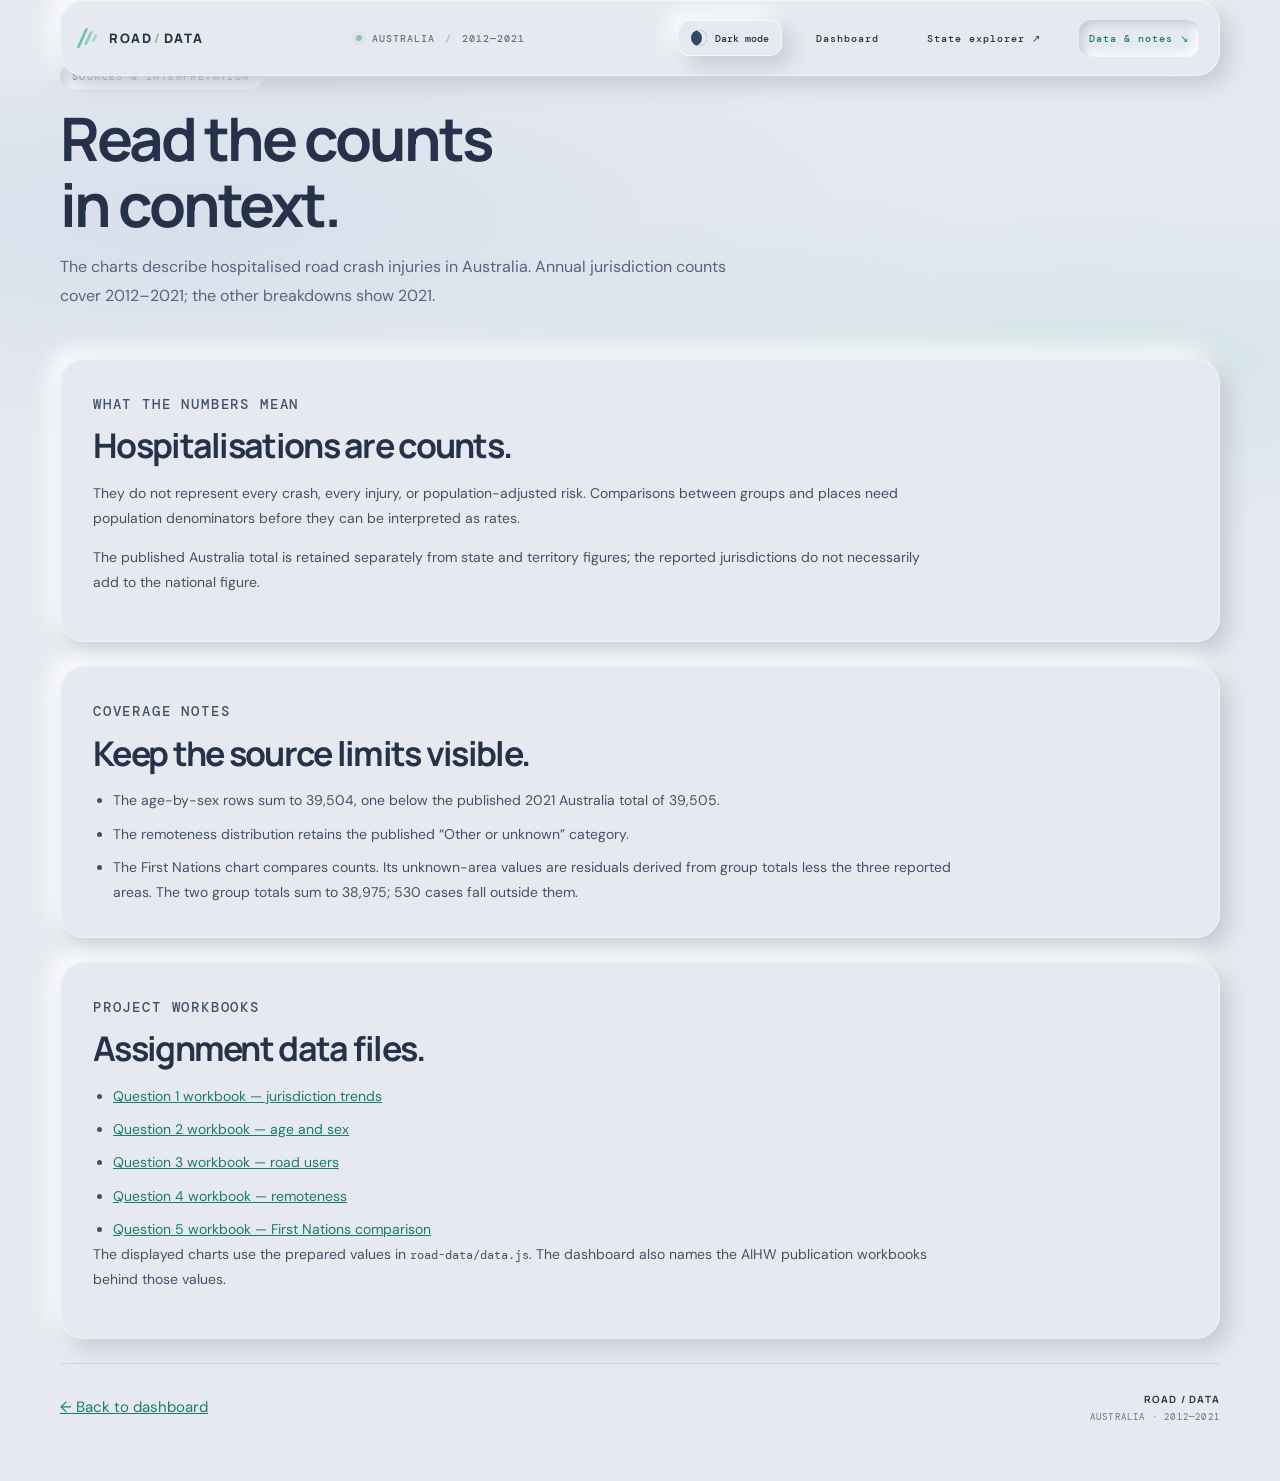
==== commit 73a1b4d3: "refine" ====
--- a/about.html
+++ b/about.html
@@ -1,33 +1,117 @@
 <!doctype html>
 <html lang="en">
-<head>
-  <meta charset="utf-8">
-  <meta name="viewport" content="width=device-width, initial-scale=1">
-  <meta name="description" content="Sources and interpretation notes for the Australian road injury dashboard.">
-  <title>Data &amp; notes | Road Data</title>
-  <script>try{document.documentElement.dataset.theme=localStorage.getItem('road-data-theme')==='dark'?'dark':'light'}catch{document.documentElement.dataset.theme='light'}</script>
-  <link rel="preconnect" href="https://fonts.googleapis.com">
-  <link rel="preconnect" href="https://fonts.gstatic.com" crossorigin>
-  <link href="https://fonts.googleapis.com/css2?family=DM+Mono:wght@400;500&family=DM+Sans:wght@400;500;600;700&family=Manrope:wght@400;500;600;700;800&display=swap" rel="stylesheet">
-  <link rel="stylesheet" href="road-data/styles.css">
-  <link rel="stylesheet" href="road-data/polish.css">
-  <link rel="stylesheet" href="road-data/neumorphic.css">
-  <link rel="stylesheet" href="road-data/navigation-motion.css">
-  <link rel="stylesheet" href="road-data/theme.css">
-  <link rel="stylesheet" href="road-data/about.css">
-  <script src="road-data/polish.js" defer></script>
-  <script src="road-data/neumorphic.js" defer></script>
-  <script src="road-data/navigation-motion.js" defer></script>
-  <script src="road-data/theme.js" defer></script>
-</head>
-<body class="about-page">
-  <div class="topbar page-width"><a class="wordmark" href="index.html" aria-label="Road injury in Australia home"><span class="mark" aria-hidden="true"><i></i><i></i><i></i></span>ROAD<span class="wordmark-light">/</span>DATA</a><div class="edition"><span class="status-dot" aria-hidden="true"></span> AUSTRALIA <span class="edition-divider">/</span> 2012—2021</div><nav class="primary-nav" aria-label="Primary navigation"><a href="index.html">Dashboard</a><a href="platform.html">State explorer <span aria-hidden="true">↗</span></a><a href="about.html" aria-current="page">Data &amp; notes <span aria-hidden="true">↘</span></a></nav></div>
-  <main class="page-width about-main">
-    <header class="about-hero"><p class="overline">SOURCES &amp; INTERPRETATION</p><h1>Read the counts<br>in context.</h1><p class="section-deck">The charts describe hospitalised road crash injuries in Australia. Annual jurisdiction counts cover 2012–2021; the other breakdowns show 2021.</p></header>
-    <section class="chart-frame about-card"><p class="section-kicker">WHAT THE NUMBERS MEAN</p><h2>Hospitalisations are counts.</h2><p>They do not represent every crash, every injury, or population-adjusted risk. Comparisons between groups and places need population denominators before they can be interpreted as rates.</p><p>The published Australia total is retained separately from state and territory figures; the reported jurisdictions do not necessarily add to the national figure.</p></section>
-    <section class="chart-frame about-card"><p class="section-kicker">COVERAGE NOTES</p><h2>Keep the source limits visible.</h2><ul><li>The age-by-sex rows sum to 39,504, one below the published 2021 Australia total of 39,505.</li><li>The remoteness distribution retains the published “Other or unknown” category.</li><li>The First Nations chart compares counts. Its unknown-area values are residuals derived from group totals less the three reported areas. The two group totals sum to 38,975; 530 cases fall outside them.</li></ul></section>
-    <section class="chart-frame about-card"><p class="section-kicker">PROJECT WORKBOOKS</p><h2>Assignment data files.</h2><ul class="workbook-list"><li><a href="assets/Question1.xlsx">Question 1 workbook — jurisdiction trends</a></li><li><a href="assets/Question2.xlsx">Question 2 workbook — age and sex</a></li><li><a href="assets/Question3.xlsx">Question 3 workbook — road users</a></li><li><a href="assets/Question4.xlsx">Question 4 workbook — remoteness</a></li><li><a href="assets/Question5.xlsx">Question 5 workbook — First Nations comparison</a></li></ul><p>The displayed charts use the prepared values in <code>road-data/data.js</code>. The dashboard also names the AIHW publication workbooks behind those values.</p></section>
-    <footer class="method-footer"><a href="index.html">← Back to dashboard</a><span class="footer-stamp">ROAD / DATA <span>AUSTRALIA · 2012—2021</span></span></footer>
-  </main>
-</body>
+  <head>
+    <meta charset="utf-8" />
+    <meta name="viewport" content="width=device-width, initial-scale=1" />
+    <meta
+      name="description"
+      content="Sources and interpretation notes for the Australian road injury dashboard."
+    />
+    <title>Data &amp; notes | Road Data</title>
+    <script>
+      try {
+        document.documentElement.dataset.theme =
+          localStorage.getItem("road-data-theme") === "dark" ? "dark" : "light";
+      } catch {
+        document.documentElement.dataset.theme = "light";
+      }
+    </script>
+    <link rel="preconnect" href="https://fonts.googleapis.com" />
+    <link rel="preconnect" href="https://fonts.gstatic.com" crossorigin />
+    <link
+      href="https://fonts.googleapis.com/css2?family=DM+Mono:wght@400;500&family=DM+Sans:wght@400;500;600;700&family=Manrope:wght@400;500;600;700;800&display=swap"
+      rel="stylesheet"
+    />
+    <link rel="stylesheet" href="road-data/styles.css" />
+    <link rel="stylesheet" href="road-data/polish.css" />
+    <link rel="stylesheet" href="road-data/neumorphic.css" />
+    <link rel="stylesheet" href="road-data/navigation-motion.css" />
+    <link rel="stylesheet" href="road-data/theme.css" />
+    <link rel="stylesheet" href="road-data/about.css" />
+    <script src="road-data/polish.js" defer></script>
+    <script src="road-data/neumorphic.js" defer></script>
+    <script src="road-data/navigation-motion.js" defer></script>
+    <script src="road-data/theme.js" defer></script>
+  </head>
+  <body class="about-page">
+    <div class="topbar page-width">
+      <a class="wordmark" href="index.html" aria-label="Road injury in Australia home"
+        ><span class="mark" aria-hidden="true"><i></i><i></i><i></i></span>ROAD<span
+          class="wordmark-light"
+          >/</span
+        >DATA</a
+      >
+      <div class="edition">
+        <span class="status-dot" aria-hidden="true"></span> AUSTRALIA
+        <span class="edition-divider">/</span> 2012—2021
+      </div>
+      <nav class="primary-nav" aria-label="Primary navigation">
+        <a href="index.html">Dashboard</a
+        ><a href="platform.html">State explorer <span aria-hidden="true">↗</span></a
+        ><a href="about.html" aria-current="page"
+          >Data &amp; notes <span aria-hidden="true">↘</span></a
+        >
+      </nav>
+    </div>
+    <main class="page-width about-main">
+      <header class="about-hero">
+        <p class="overline">SOURCES &amp; INTERPRETATION</p>
+        <h1>Read the counts<br />in context.</h1>
+        <p class="section-deck">
+          The charts describe hospitalised road crash injuries in Australia. Annual jurisdiction
+          counts cover 2012–2021; the other breakdowns show 2021.
+        </p>
+      </header>
+      <section class="chart-frame about-card">
+        <p class="section-kicker">WHAT THE NUMBERS MEAN</p>
+        <h2>Hospitalisations are counts.</h2>
+        <p>
+          They do not represent every crash, every injury, or population-adjusted risk. Comparisons
+          between groups and places need population denominators before they can be interpreted as
+          rates.
+        </p>
+        <p>
+          The published Australia total is retained separately from state and territory figures; the
+          reported jurisdictions do not necessarily add to the national figure.
+        </p>
+      </section>
+      <section class="chart-frame about-card">
+        <p class="section-kicker">COVERAGE NOTES</p>
+        <h2>Keep the source limits visible.</h2>
+        <ul>
+          <li>
+            The age-by-sex rows sum to 39,504, one below the published 2021 Australia total of
+            39,505.
+          </li>
+          <li>The remoteness distribution retains the published “Other or unknown” category.</li>
+          <li>
+            The First Nations chart compares counts. Its unknown-area values are residuals derived
+            from group totals less the three reported areas. The two group totals sum to 38,975; 530
+            cases fall outside them.
+          </li>
+        </ul>
+      </section>
+      <section class="chart-frame about-card">
+        <p class="section-kicker">PROJECT WORKBOOKS</p>
+        <h2>Assignment data files.</h2>
+        <ul class="workbook-list">
+          <li><a href="assets/Question1.xlsx">Question 1 workbook — jurisdiction trends</a></li>
+          <li><a href="assets/Question2.xlsx">Question 2 workbook — age and sex</a></li>
+          <li><a href="assets/Question3.xlsx">Question 3 workbook — road users</a></li>
+          <li><a href="assets/Question4.xlsx">Question 4 workbook — remoteness</a></li>
+          <li>
+            <a href="assets/Question5.xlsx">Question 5 workbook — First Nations comparison</a>
+          </li>
+        </ul>
+        <p>
+          The displayed charts use the prepared values in <code>road-data/data.js</code>. The
+          dashboard also names the AIHW publication workbooks behind those values.
+        </p>
+      </section>
+      <footer class="method-footer">
+        <a href="index.html">← Back to dashboard</a
+        ><span class="footer-stamp">ROAD / DATA <span>AUSTRALIA · 2012—2021</span></span>
+      </footer>
+    </main>
+  </body>
 </html>
--- a/road-data/styles.css
+++ b/road-data/styles.css
@@ -18,225 +18,1235 @@
   --body: "DM Sans", sans-serif;
   --mono: "DM Mono", monospace;
 }
-* { box-sizing: border-box; }
-html { scroll-behavior: smooth; scroll-padding-top: 20px; }
-body { margin: 0; color: var(--ink); background: var(--paper); font: 15px/1.55 var(--body); -webkit-font-smoothing: antialiased; }
-a { color: inherit; }
-.page-width { width: min(1160px, calc(100% - 56px)); margin-inline: auto; }
-.masthead { color: #f7f4ea; background: #17322d; overflow: hidden; position: relative; }
-.topbar { height: 76px; display: flex; align-items: center; justify-content: space-between; border-bottom: 1px solid rgba(255,255,255,.13); position: relative; z-index: 2; }
-.wordmark { display: inline-flex; align-items: center; gap: 9px; color: #f7f4ea; text-decoration: none; font: 800 13px var(--display); letter-spacing: .12em; }
-.wordmark-light { color: #81c4ae; margin-inline: -7px; }
-.mark { width: 19px; height: 20px; display: flex; gap: 3px; align-items: center; transform: skew(-24deg); }
-.mark i { display: block; width: 3px; height: 100%; border-radius: 3px; background: #76c0a7; }
-.mark i:nth-child(2) { height: 70%; opacity: .76; }
-.mark i:nth-child(3) { height: 40%; opacity: .52; }
-.edition, .source-link { font: 500 10px var(--mono); letter-spacing: .1em; color: #b1c5b9; }
-.edition { display: flex; align-items: center; gap: 10px; }
-.edition-divider { opacity: .45; }
-.status-dot { width: 6px; height: 6px; border-radius: 50%; background: #8dc3a0; box-shadow: 0 0 0 4px rgba(141,195,160,.12); }
-.source-link { text-decoration: none; color: #e1e9e1; transition: color .2s; }
-.source-link:hover { color: #9dd3bf; }
-.hero { min-height: 380px; padding: 60px 0 52px; position: relative; display: grid; grid-template-columns: 1.1fr .9fr; align-items: center; gap: 36px; }
-.hero-copy { position: relative; z-index: 1; }
-.overline, .section-kicker { margin: 0; color: var(--green); font: 500 10px var(--mono); letter-spacing: .13em; }
-.overline { color: #8bc3ad; display: flex; align-items: center; gap: 10px; }
-.overline-line { display: inline-block; height: 1px; width: 27px; background: #8bc3ad; }
-h1, h2, p { margin-top: 0; }
-h1 { margin: 20px 0 14px; font: 700 clamp(42px, 5.5vw, 68px)/1.03 var(--display); letter-spacing: -.055em; }
-.hero-text { max-width: 450px; margin: 0; color: #bdccc2; font-size: 15px; line-height: 1.7; }
-.scroll-cue { display: inline-flex; align-items: center; gap: 12px; margin-top: 28px; color: #dbe5dc; text-decoration: none; font-size: 12px; }
-.scroll-icon { display: grid; place-items: center; width: 28px; height: 28px; color: #17322d; border-radius: 50%; background: #9fd1b8; font-size: 16px; transition: transform .2s; }
-.scroll-cue:hover .scroll-icon { transform: translateY(3px); }
-.hero-art { height: 260px; position: relative; isolation: isolate; display: grid; place-items: center; }
-.orbit { position: absolute; z-index: -1; border: 1px solid rgba(177,210,190,.15); border-radius: 50%; transform: rotate(-28deg); }
-.orbit-one { width: 370px; height: 230px; }
-.orbit-two { width: 280px; height: 330px; transform: rotate(34deg); border-color: rgba(177,210,190,.1); }
-.hero-stat { width: 230px; height: 230px; display: flex; flex-direction: column; align-items: center; justify-content: center; border-radius: 50%; border: 1px solid rgba(176,211,190,.35); background: radial-gradient(circle at 45% 45%, rgba(57,111,87,.5), rgba(23,50,45,.95) 67%); box-shadow: 0 20px 60px rgba(8,25,21,.2); }
-.hero-stat-label, .hero-stat-foot { font: 500 9px var(--mono); letter-spacing: .11em; color: #aac3b3; text-align: center; }
-.hero-stat strong { font: 700 47px var(--display); letter-spacing: -.07em; margin: 6px 0 0; color: #fff8e9; }
-.hero-stat-foot { font-size: 10px; letter-spacing: .04em; color: #d4dfd3; }
-.hero-coordinate { position: absolute; font: 9px var(--mono); color: #8eaa9a; letter-spacing: .08em; }
-.coord-a { top: 20px; right: 30px; }
-.coord-b { bottom: 21px; left: 10px; }
-.road-mark { position: absolute; right: -4px; bottom: 23px; display: flex; gap: 7px; transform: rotate(-26deg); opacity: .45; }
-.road-mark span { width: 20px; height: 2px; background: #b1d5b9; }
-.question-nav { display: flex; gap: 0; border-top: 1px solid rgba(255,255,255,.15); position: relative; z-index: 2; }
-.question-nav a { padding: 18px 26px 19px 0; margin-right: 30px; display: flex; gap: 10px; align-items: center; color: #f2f1e7; text-decoration: none; font-size: 12px; }
-.question-nav a span { color: #87bba3; font: 10px var(--mono); }
-.question-nav a b { font-weight: 500; }
-.question-nav a:hover b { color: #9bd2b8; }
-main { padding-bottom: 48px; }
-.overview-strip { margin: 0 0 74px; padding: 25px 0 26px; display: grid; grid-template-columns: 1.2fr repeat(3, 1fr); border-bottom: 1px solid var(--line); gap: 18px; }
-.overview-intro p { margin: 7px 0 0; font: 500 17px/1.35 var(--display); letter-spacing: -.03em; }
-.overview-intro p strong { font-weight: 700; }
-.overview-stat { border-left: 1px solid var(--line); padding-left: 22px; display: flex; flex-direction: column; justify-content: center; }
-.overview-stat span, .overview-stat small { color: var(--muted); font-size: 11px; }
-.overview-stat strong { font: 700 23px var(--display); letter-spacing: -.045em; margin: 2px 0; }
-.question-section { padding: 0 0 67px; margin: 0 0 63px; border-bottom: 1px solid var(--line); scroll-margin-top: 28px; }
-.section-heading { display: grid; grid-template-columns: 40px minmax(0,1fr) auto; align-items: start; gap: 17px; margin-bottom: 28px; }
-.question-number { padding-top: 2px; color: var(--green); font: 500 13px var(--mono); }
-.section-heading .section-kicker { margin-bottom: 8px; }
-h2 { margin: 0; font: 700 clamp(25px, 3vw, 34px)/1.2 var(--display); letter-spacing: -.05em; }
-.section-deck { max-width: 680px; margin: 9px 0 0; color: var(--muted); font-size: 13px; line-height: 1.65; }
-.chart-type { margin-top: 9px; padding: 7px 10px; color: #53675d; border: 1px solid #d9dfd5; border-radius: 2px; font: 9px var(--mono); letter-spacing: .1em; white-space: nowrap; }
-.chart-type span { color: var(--green); margin-left: 5px; }
-.trend-grid { display: grid; grid-template-columns: repeat(3,minmax(0,1fr)); gap: 0 23px; }
-.trend-card { padding: 16px 0 15px; border-top: 1px solid var(--line); min-width: 0; }
-.trend-card-head { display: flex; align-items: baseline; justify-content: space-between; gap: 8px; }
-.trend-card h3 { margin: 0; font: 600 12px var(--display); }
-.trend-delta { font: 10px var(--mono); color: var(--muted); white-space: nowrap; }
-.trend-delta.up { color: var(--orange); }
-.trend-delta.down { color: var(--green); }
-.trend-svg { display: block; width: 100%; height: 114px; overflow: visible; margin-top: 5px; }
-.chart-frame { background: var(--white); border: 1px solid #e3e5dd; padding: 18px 22px; }
-.age-frame { padding: 18px 18px 8px; }
-.chart-legend { display: flex; align-items: center; gap: 20px; font-size: 11px; color: var(--ink-soft); }
-.two-legend { min-height: 25px; }
-.legend-swatch { display: inline-block; width: 9px; height: 9px; margin-right: 7px; border-radius: 50%; vertical-align: -1px; }
-.male-swatch { background: var(--green); }
-.female-swatch { background: var(--orange); }
-.fn-swatch { background: var(--green); }
-.non-swatch { background: var(--orange); }
-.legend-unit { margin-left: auto; font: 9px var(--mono); letter-spacing: .1em; color: var(--muted); }
-#age-chart { width: 100%; height: 356px; display: block; overflow: visible; }
-.chart-note { margin: 12px 0 0; display: flex; align-items: flex-start; gap: 8px; color: var(--muted); font-size: 11px; line-height: 1.65; }
-.note-mark { flex: 0 0 auto; display: inline-grid; place-items: center; width: 15px; height: 15px; border: 1px solid #c4cdc2; border-radius: 50%; color: #64786d; font: 10px var(--mono); margin-top: 1px; }
-.user-frame { display: grid; grid-template-columns: 175px minmax(0,1fr); align-items: center; gap: 7px 20px; padding: 25px 26px 24px; }
-.stacked-total { display: flex; flex-direction: column; gap: 3px; grid-row: 1 / span 2; }
-.stacked-total span { font: 9px var(--mono); color: var(--muted); letter-spacing: .09em; }
-.stacked-total strong { font: 700 27px var(--display); letter-spacing: -.05em; }
-#users-chart { width: 100%; height: 112px; display: block; overflow: visible; }
-.user-legend { grid-column: 2; display: grid; grid-template-columns: repeat(2,minmax(0,1fr)); gap: 10px 18px; }
-.user-legend-item { display: flex; align-items: center; gap: 8px; min-width: 0; color: var(--ink-soft); font-size: 11px; }
-.user-legend-item i { flex: 0 0 auto; width: 9px; height: 9px; border-radius: 2px; }
-.user-legend-item strong { margin-left: auto; color: var(--ink); font: 500 10px var(--mono); white-space: nowrap; }
-.remote-layout { display: grid; grid-template-columns: 1.1fr .9fr; gap: 27px; align-items: center; }
-.donut-frame { display: grid; place-items: center; min-height: 350px; }
-#remote-chart { width: min(100%, 500px); height: 315px; overflow: visible; }
-.remote-legend { display: grid; gap: 0; }
-.remote-legend-item { display: grid; grid-template-columns: 10px minmax(0,1fr) auto; gap: 10px; align-items: center; padding: 14px 0; border-bottom: 1px solid var(--line); }
-.remote-legend-item i { width: 9px; height: 9px; border-radius: 50%; }
-.remote-legend-item span { font-size: 12px; }
-.remote-legend-item strong { font: 500 12px var(--mono); }
-.remote-legend-item small { grid-column: 2 / 4; color: var(--muted); font-size: 10px; margin-top: -6px; }
-.fn-frame { padding: 19px 22px 12px; }
-#fn-chart { width: 100%; height: 310px; display: block; overflow: visible; }
-.fn-table-wrap { overflow-x: auto; }
-.fn-table { width: 100%; border-collapse: collapse; font-size: 11px; }
-.fn-table th { padding: 10px 9px; text-align: right; color: var(--muted); border-top: 1px solid var(--line); font: 9px var(--mono); letter-spacing: .07em; text-transform: uppercase; }
-.fn-table th:first-child, .fn-table td:first-child { text-align: left; }
-.fn-table td { padding: 10px 9px; text-align: right; border-top: 1px solid #eceee8; font-variant-numeric: tabular-nums; }
-.last-question { margin-bottom: 36px; padding-bottom: 55px; }
-.method-footer { padding: 28px 0 10px; display: grid; grid-template-columns: .8fr 1.4fr auto; gap: 30px; align-items: start; }
-.method-footer h2 { font-size: 20px; margin-top: 7px; }
-.method-copy p { margin: 0 0 10px; max-width: 590px; color: var(--ink-soft); font-size: 12px; line-height: 1.75; }
-.method-copy .source-files { color: var(--muted); font-size: 10px; }
-.footer-stamp { display: flex; flex-direction: column; align-items: flex-end; gap: 5px; font: 700 10px var(--display); letter-spacing: .12em; white-space: nowrap; }
-.footer-stamp span { color: var(--muted); font: 9px var(--mono); }
-.tooltip { position: fixed; z-index: 10; min-width: 120px; max-width: 240px; padding: 8px 10px; background: #17322d; color: #f6f4eb; border-radius: 3px; font: 11px/1.5 var(--body); box-shadow: 0 6px 20px rgba(10,30,25,.18); pointer-events: none; opacity: 0; transform: translateY(3px); transition: opacity .12s, transform .12s; }
-.tooltip.visible { opacity: 1; transform: translateY(0); }
-svg text { font-family: var(--body); fill: var(--ink-soft); }
-svg .gridline { stroke: var(--grid); stroke-width: 1; }
-svg .axis-line { stroke: #aeb8ad; stroke-width: 1; }
-svg .axis-label { fill: var(--muted); font: 10px var(--mono); }
-svg .value-label { fill: var(--ink); font: 500 10px var(--mono); }
-svg [data-tip] { cursor: crosshair; }
-svg [data-tip]:focus { outline: none; }
-svg [data-tip]:focus-visible { filter: drop-shadow(0 0 3px rgba(22,130,111,.8)); }
+* {
+  box-sizing: border-box;
+}
+html {
+  scroll-behavior: smooth;
+  scroll-padding-top: 20px;
+}
+body {
+  margin: 0;
+  color: var(--ink);
+  background: var(--paper);
+  font: 15px/1.55 var(--body);
+  -webkit-font-smoothing: antialiased;
+}
+a {
+  color: inherit;
+}
+.page-width {
+  width: min(1160px, calc(100% - 56px));
+  margin-inline: auto;
+}
+.masthead {
+  color: #f7f4ea;
+  background: #17322d;
+  overflow: hidden;
+  position: relative;
+}
+.topbar {
+  height: 76px;
+  display: flex;
+  align-items: center;
+  justify-content: space-between;
+  border-bottom: 1px solid rgba(255, 255, 255, 0.13);
+  position: relative;
+  z-index: 2;
+}
+.wordmark {
+  display: inline-flex;
+  align-items: center;
+  gap: 9px;
+  color: #f7f4ea;
+  text-decoration: none;
+  font: 800 13px var(--display);
+  letter-spacing: 0.12em;
+}
+.wordmark-light {
+  color: #81c4ae;
+  margin-inline: -7px;
+}
+.mark {
+  width: 19px;
+  height: 20px;
+  display: flex;
+  gap: 3px;
+  align-items: center;
+  transform: skew(-24deg);
+}
+.mark i {
+  display: block;
+  width: 3px;
+  height: 100%;
+  border-radius: 3px;
+  background: #76c0a7;
+}
+.mark i:nth-child(2) {
+  height: 70%;
+  opacity: 0.76;
+}
+.mark i:nth-child(3) {
+  height: 40%;
+  opacity: 0.52;
+}
+.edition,
+.source-link {
+  font: 500 10px var(--mono);
+  letter-spacing: 0.1em;
+  color: #b1c5b9;
+}
+.edition {
+  display: flex;
+  align-items: center;
+  gap: 10px;
+}
+.edition-divider {
+  opacity: 0.45;
+}
+.status-dot {
+  width: 6px;
+  height: 6px;
+  border-radius: 50%;
+  background: #8dc3a0;
+  box-shadow: 0 0 0 4px rgba(141, 195, 160, 0.12);
+}
+.source-link {
+  text-decoration: none;
+  color: #e1e9e1;
+  transition: color 0.2s;
+}
+.source-link:hover {
+  color: #9dd3bf;
+}
+.hero {
+  min-height: 380px;
+  padding: 60px 0 52px;
+  position: relative;
+  display: grid;
+  grid-template-columns: 1.1fr 0.9fr;
+  align-items: center;
+  gap: 36px;
+}
+.hero-copy {
+  position: relative;
+  z-index: 1;
+}
+.overline,
+.section-kicker {
+  margin: 0;
+  color: var(--green);
+  font: 500 10px var(--mono);
+  letter-spacing: 0.13em;
+}
+.overline {
+  color: #8bc3ad;
+  display: flex;
+  align-items: center;
+  gap: 10px;
+}
+.overline-line {
+  display: inline-block;
+  height: 1px;
+  width: 27px;
+  background: #8bc3ad;
+}
+h1,
+h2,
+p {
+  margin-top: 0;
+}
+h1 {
+  margin: 20px 0 14px;
+  font: 700 clamp(42px, 5.5vw, 68px)/1.03 var(--display);
+  letter-spacing: -0.055em;
+}
+.hero-text {
+  max-width: 450px;
+  margin: 0;
+  color: #bdccc2;
+  font-size: 15px;
+  line-height: 1.7;
+}
+.scroll-cue {
+  display: inline-flex;
+  align-items: center;
+  gap: 12px;
+  margin-top: 28px;
+  color: #dbe5dc;
+  text-decoration: none;
+  font-size: 12px;
+}
+.scroll-icon {
+  display: grid;
+  place-items: center;
+  width: 28px;
+  height: 28px;
+  color: #17322d;
+  border-radius: 50%;
+  background: #9fd1b8;
+  font-size: 16px;
+  transition: transform 0.2s;
+}
+.scroll-cue:hover .scroll-icon {
+  transform: translateY(3px);
+}
+.hero-art {
+  height: 260px;
+  position: relative;
+  isolation: isolate;
+  display: grid;
+  place-items: center;
+}
+.orbit {
+  position: absolute;
+  z-index: -1;
+  border: 1px solid rgba(177, 210, 190, 0.15);
+  border-radius: 50%;
+  transform: rotate(-28deg);
+}
+.orbit-one {
+  width: 370px;
+  height: 230px;
+}
+.orbit-two {
+  width: 280px;
+  height: 330px;
+  transform: rotate(34deg);
+  border-color: rgba(177, 210, 190, 0.1);
+}
+.hero-stat {
+  width: 230px;
+  height: 230px;
+  display: flex;
+  flex-direction: column;
+  align-items: center;
+  justify-content: center;
+  border-radius: 50%;
+  border: 1px solid rgba(176, 211, 190, 0.35);
+  background: radial-gradient(
+    circle at 45% 45%,
+    rgba(57, 111, 87, 0.5),
+    rgba(23, 50, 45, 0.95) 67%
+  );
+  box-shadow: 0 20px 60px rgba(8, 25, 21, 0.2);
+}
+.hero-stat-label,
+.hero-stat-foot {
+  font: 500 9px var(--mono);
+  letter-spacing: 0.11em;
+  color: #aac3b3;
+  text-align: center;
+}
+.hero-stat strong {
+  font: 700 47px var(--display);
+  letter-spacing: -0.07em;
+  margin: 6px 0 0;
+  color: #fff8e9;
+}
+.hero-stat-foot {
+  font-size: 10px;
+  letter-spacing: 0.04em;
+  color: #d4dfd3;
+}
+.hero-coordinate {
+  position: absolute;
+  font: 9px var(--mono);
+  color: #8eaa9a;
+  letter-spacing: 0.08em;
+}
+.coord-a {
+  top: 20px;
+  right: 30px;
+}
+.coord-b {
+  bottom: 21px;
+  left: 10px;
+}
+.road-mark {
+  position: absolute;
+  right: -4px;
+  bottom: 23px;
+  display: flex;
+  gap: 7px;
+  transform: rotate(-26deg);
+  opacity: 0.45;
+}
+.road-mark span {
+  width: 20px;
+  height: 2px;
+  background: #b1d5b9;
+}
+.question-nav {
+  display: flex;
+  gap: 0;
+  border-top: 1px solid rgba(255, 255, 255, 0.15);
+  position: relative;
+  z-index: 2;
+}
+.question-nav a {
+  padding: 18px 26px 19px 0;
+  margin-right: 30px;
+  display: flex;
+  gap: 10px;
+  align-items: center;
+  color: #f2f1e7;
+  text-decoration: none;
+  font-size: 12px;
+}
+.question-nav a span {
+  color: #87bba3;
+  font: 10px var(--mono);
+}
+.question-nav a b {
+  font-weight: 500;
+}
+.question-nav a:hover b {
+  color: #9bd2b8;
+}
+main {
+  padding-bottom: 48px;
+}
+.overview-strip {
+  margin: 0 0 74px;
+  padding: 25px 0 26px;
+  display: grid;
+  grid-template-columns: 1.2fr repeat(3, 1fr);
+  border-bottom: 1px solid var(--line);
+  gap: 18px;
+}
+.overview-intro p {
+  margin: 7px 0 0;
+  font: 500 17px/1.35 var(--display);
+  letter-spacing: -0.03em;
+}
+.overview-intro p strong {
+  font-weight: 700;
+}
+.overview-stat {
+  border-left: 1px solid var(--line);
+  padding-left: 22px;
+  display: flex;
+  flex-direction: column;
+  justify-content: center;
+}
+.overview-stat span,
+.overview-stat small {
+  color: var(--muted);
+  font-size: 11px;
+}
+.overview-stat strong {
+  font: 700 23px var(--display);
+  letter-spacing: -0.045em;
+  margin: 2px 0;
+}
+.question-section {
+  padding: 0 0 67px;
+  margin: 0 0 63px;
+  border-bottom: 1px solid var(--line);
+  scroll-margin-top: 28px;
+}
+.section-heading {
+  display: grid;
+  grid-template-columns: 40px minmax(0, 1fr) auto;
+  align-items: start;
+  gap: 17px;
+  margin-bottom: 28px;
+}
+.question-number {
+  padding-top: 2px;
+  color: var(--green);
+  font: 500 13px var(--mono);
+}
+.section-heading .section-kicker {
+  margin-bottom: 8px;
+}
+h2 {
+  margin: 0;
+  font: 700 clamp(25px, 3vw, 34px)/1.2 var(--display);
+  letter-spacing: -0.05em;
+}
+.section-deck {
+  max-width: 680px;
+  margin: 9px 0 0;
+  color: var(--muted);
+  font-size: 13px;
+  line-height: 1.65;
+}
+.chart-type {
+  margin-top: 9px;
+  padding: 7px 10px;
+  color: #53675d;
+  border: 1px solid #d9dfd5;
+  border-radius: 2px;
+  font: 9px var(--mono);
+  letter-spacing: 0.1em;
+  white-space: nowrap;
+}
+.chart-type span {
+  color: var(--green);
+  margin-left: 5px;
+}
+.trend-grid {
+  display: grid;
+  grid-template-columns: repeat(3, minmax(0, 1fr));
+  gap: 0 23px;
+}
+.trend-card {
+  padding: 16px 0 15px;
+  border-top: 1px solid var(--line);
+  min-width: 0;
+}
+.trend-card-head {
+  display: flex;
+  align-items: baseline;
+  justify-content: space-between;
+  gap: 8px;
+}
+.trend-card h3 {
+  margin: 0;
+  font: 600 12px var(--display);
+}
+.trend-delta {
+  font: 10px var(--mono);
+  color: var(--muted);
+  white-space: nowrap;
+}
+.trend-delta.up {
+  color: var(--orange);
+}
+.trend-delta.down {
+  color: var(--green);
+}
+.trend-svg {
+  display: block;
+  width: 100%;
+  height: 114px;
+  overflow: visible;
+  margin-top: 5px;
+}
+.chart-frame {
+  background: var(--white);
+  border: 1px solid #e3e5dd;
+  padding: 18px 22px;
+}
+.age-frame {
+  padding: 18px 18px 8px;
+}
+.chart-legend {
+  display: flex;
+  align-items: center;
+  gap: 20px;
+  font-size: 11px;
+  color: var(--ink-soft);
+}
+.two-legend {
+  min-height: 25px;
+}
+.legend-swatch {
+  display: inline-block;
+  width: 9px;
+  height: 9px;
+  margin-right: 7px;
+  border-radius: 50%;
+  vertical-align: -1px;
+}
+.male-swatch {
+  background: var(--green);
+}
+.female-swatch {
+  background: var(--orange);
+}
+.fn-swatch {
+  background: var(--green);
+}
+.non-swatch {
+  background: var(--orange);
+}
+.legend-unit {
+  margin-left: auto;
+  font: 9px var(--mono);
+  letter-spacing: 0.1em;
+  color: var(--muted);
+}
+#age-chart {
+  width: 100%;
+  height: 356px;
+  display: block;
+  overflow: visible;
+}
+.chart-note {
+  margin: 12px 0 0;
+  display: flex;
+  align-items: flex-start;
+  gap: 8px;
+  color: var(--muted);
+  font-size: 11px;
+  line-height: 1.65;
+}
+.note-mark {
+  flex: 0 0 auto;
+  display: inline-grid;
+  place-items: center;
+  width: 15px;
+  height: 15px;
+  border: 1px solid #c4cdc2;
+  border-radius: 50%;
+  color: #64786d;
+  font: 10px var(--mono);
+  margin-top: 1px;
+}
+.user-frame {
+  display: grid;
+  grid-template-columns: 175px minmax(0, 1fr);
+  align-items: center;
+  gap: 7px 20px;
+  padding: 25px 26px 24px;
+}
+.stacked-total {
+  display: flex;
+  flex-direction: column;
+  gap: 3px;
+  grid-row: 1 / span 2;
+}
+.stacked-total span {
+  font: 9px var(--mono);
+  color: var(--muted);
+  letter-spacing: 0.09em;
+}
+.stacked-total strong {
+  font: 700 27px var(--display);
+  letter-spacing: -0.05em;
+}
+#users-chart {
+  width: 100%;
+  height: 112px;
+  display: block;
+  overflow: visible;
+}
+.user-legend {
+  grid-column: 2;
+  display: grid;
+  grid-template-columns: repeat(2, minmax(0, 1fr));
+  gap: 10px 18px;
+}
+.user-legend-item {
+  display: flex;
+  align-items: center;
+  gap: 8px;
+  min-width: 0;
+  color: var(--ink-soft);
+  font-size: 11px;
+}
+.user-legend-item i {
+  flex: 0 0 auto;
+  width: 9px;
+  height: 9px;
+  border-radius: 2px;
+}
+.user-legend-item strong {
+  margin-left: auto;
+  color: var(--ink);
+  font: 500 10px var(--mono);
+  white-space: nowrap;
+}
+.remote-layout {
+  display: grid;
+  grid-template-columns: 1.1fr 0.9fr;
+  gap: 27px;
+  align-items: center;
+}
+.donut-frame {
+  display: grid;
+  place-items: center;
+  min-height: 350px;
+}
+#remote-chart {
+  width: min(100%, 500px);
+  height: 315px;
+  overflow: visible;
+}
+.remote-legend {
+  display: grid;
+  gap: 0;
+}
+.remote-legend-item {
+  display: grid;
+  grid-template-columns: 10px minmax(0, 1fr) auto;
+  gap: 10px;
+  align-items: center;
+  padding: 14px 0;
+  border-bottom: 1px solid var(--line);
+}
+.remote-legend-item i {
+  width: 9px;
+  height: 9px;
+  border-radius: 50%;
+}
+.remote-legend-item span {
+  font-size: 12px;
+}
+.remote-legend-item strong {
+  font: 500 12px var(--mono);
+}
+.remote-legend-item small {
+  grid-column: 2 / 4;
+  color: var(--muted);
+  font-size: 10px;
+  margin-top: -6px;
+}
+.fn-frame {
+  padding: 19px 22px 12px;
+}
+#fn-chart {
+  width: 100%;
+  height: 310px;
+  display: block;
+  overflow: visible;
+}
+.fn-table-wrap {
+  overflow-x: auto;
+}
+.fn-table {
+  width: 100%;
+  border-collapse: collapse;
+  font-size: 11px;
+}
+.fn-table th {
+  padding: 10px 9px;
+  text-align: right;
+  color: var(--muted);
+  border-top: 1px solid var(--line);
+  font: 9px var(--mono);
+  letter-spacing: 0.07em;
+  text-transform: uppercase;
+}
+.fn-table th:first-child,
+.fn-table td:first-child {
+  text-align: left;
+}
+.fn-table td {
+  padding: 10px 9px;
+  text-align: right;
+  border-top: 1px solid #eceee8;
+  font-variant-numeric: tabular-nums;
+}
+.last-question {
+  margin-bottom: 36px;
+  padding-bottom: 55px;
+}
+.method-footer {
+  padding: 28px 0 10px;
+  display: grid;
+  grid-template-columns: 0.8fr 1.4fr auto;
+  gap: 30px;
+  align-items: start;
+}
+.method-footer h2 {
+  font-size: 20px;
+  margin-top: 7px;
+}
+.method-copy p {
+  margin: 0 0 10px;
+  max-width: 590px;
+  color: var(--ink-soft);
+  font-size: 12px;
+  line-height: 1.75;
+}
+.method-copy .source-files {
+  color: var(--muted);
+  font-size: 10px;
+}
+.footer-stamp {
+  display: flex;
+  flex-direction: column;
+  align-items: flex-end;
+  gap: 5px;
+  font: 700 10px var(--display);
+  letter-spacing: 0.12em;
+  white-space: nowrap;
+}
+.footer-stamp span {
+  color: var(--muted);
+  font: 9px var(--mono);
+}
+.tooltip {
+  position: fixed;
+  z-index: 10;
+  min-width: 120px;
+  max-width: 240px;
+  padding: 8px 10px;
+  background: #17322d;
+  color: #f6f4eb;
+  border-radius: 3px;
+  font: 11px/1.5 var(--body);
+  box-shadow: 0 6px 20px rgba(10, 30, 25, 0.18);
+  pointer-events: none;
+  opacity: 0;
+  transform: translateY(3px);
+  transition:
+    opacity 0.12s,
+    transform 0.12s;
+}
+.tooltip.visible {
+  opacity: 1;
+  transform: translateY(0);
+}
+svg text {
+  font-family: var(--body);
+  fill: var(--ink-soft);
+}
+svg .gridline {
+  stroke: var(--grid);
+  stroke-width: 1;
+}
+svg .axis-line {
+  stroke: #aeb8ad;
+  stroke-width: 1;
+}
+svg .axis-label {
+  fill: var(--muted);
+  font: 10px var(--mono);
+}
+svg .value-label {
+  fill: var(--ink);
+  font: 500 10px var(--mono);
+}
+svg [data-tip] {
+  cursor: crosshair;
+}
+svg [data-tip]:focus {
+  outline: none;
+}
+svg [data-tip]:focus-visible {
+  filter: drop-shadow(0 0 3px rgba(22, 130, 111, 0.8));
+}
 @media (max-width: 860px) {
-  .page-width { width: min(100% - 40px, 720px); }
-  .hero { grid-template-columns: 1.05fr .8fr; gap: 10px; min-height: 330px; }
-  .hero-stat { width: 190px; height: 190px; }
-  .hero-stat strong { font-size: 40px; }
-  .orbit-one { width: 300px; height: 190px; }
-  .orbit-two { width: 230px; height: 270px; }
-  .question-nav { justify-content: space-between; }
-  .question-nav a { margin-right: 8px; padding-right: 5px; }
-  .overview-strip { grid-template-columns: repeat(3,1fr); row-gap: 20px; }
-  .overview-intro { grid-column: 1 / -1; }
-  .overview-intro p br { display: none; }
-  .overview-stat:first-of-type { border-left: 0; padding-left: 0; }
-  .trend-grid { grid-template-columns: repeat(2,minmax(0,1fr)); gap: 0 18px; }
-  .remote-layout { grid-template-columns: 1fr .9fr; gap: 15px; }
-  .method-footer { grid-template-columns: 1fr 1.5fr; }
-  .footer-stamp { grid-column: 1 / -1; align-items: flex-start; }
+  .page-width {
+    width: min(100% - 40px, 720px);
+  }
+  .hero {
+    grid-template-columns: 1.05fr 0.8fr;
+    gap: 10px;
+    min-height: 330px;
+  }
+  .hero-stat {
+    width: 190px;
+    height: 190px;
+  }
+  .hero-stat strong {
+    font-size: 40px;
+  }
+  .orbit-one {
+    width: 300px;
+    height: 190px;
+  }
+  .orbit-two {
+    width: 230px;
+    height: 270px;
+  }
+  .question-nav {
+    justify-content: space-between;
+  }
+  .question-nav a {
+    margin-right: 8px;
+    padding-right: 5px;
+  }
+  .overview-strip {
+    grid-template-columns: repeat(3, 1fr);
+    row-gap: 20px;
+  }
+  .overview-intro {
+    grid-column: 1 / -1;
+  }
+  .overview-intro p br {
+    display: none;
+  }
+  .overview-stat:first-of-type {
+    border-left: 0;
+    padding-left: 0;
+  }
+  .trend-grid {
+    grid-template-columns: repeat(2, minmax(0, 1fr));
+    gap: 0 18px;
+  }
+  .remote-layout {
+    grid-template-columns: 1fr 0.9fr;
+    gap: 15px;
+  }
+  .method-footer {
+    grid-template-columns: 1fr 1.5fr;
+  }
+  .footer-stamp {
+    grid-column: 1 / -1;
+    align-items: flex-start;
+  }
 }
 @media (max-width: 600px) {
-  body { font-size: 14px; }
-  .page-width { width: calc(100% - 34px); }
-  .topbar { height: 62px; }
-  .edition { font-size: 8px; gap: 6px; }
-  .source-link { font-size: 9px; letter-spacing: .03em; }
-  .hero { grid-template-columns: 1fr; padding: 48px 0 26px; gap: 5px; }
-  .hero-copy { z-index: 2; }
-  h1 { font-size: clamp(45px, 13vw, 61px); }
-  .hero-text { max-width: 390px; font-size: 13px; }
-  .hero-art { position: absolute; width: 190px; height: 190px; right: -22px; bottom: 12px; opacity: .53; }
-  .hero-stat { width: 135px; height: 135px; }
-  .hero-stat-label { font-size: 6px; }
-  .hero-stat strong { font-size: 27px; }
-  .hero-stat-foot { font-size: 7px; }
-  .orbit-one { width: 220px; height: 135px; }
-  .orbit-two { width: 170px; height: 200px; }
-  .coord-a, .coord-b, .road-mark { display: none; }
-  .question-nav { overflow-x: auto; justify-content: flex-start; gap: 16px; scrollbar-width: none; }
-  .question-nav::-webkit-scrollbar { display: none; }
-  .question-nav a { flex: 0 0 auto; margin: 0; padding: 14px 0; gap: 6px; font-size: 10px; }
-  .question-nav a span { font-size: 8px; }
-  .overview-strip { margin-bottom: 55px; grid-template-columns: repeat(2,1fr); gap: 17px 12px; padding: 20px 0; }
-  .overview-intro { grid-column: 1 / -1; }
-  .overview-stat { border-left: 0; padding: 0; }
-  .overview-stat strong { font-size: 20px; }
-  .overview-stat span, .overview-stat small { font-size: 10px; }
-  .question-section { margin-bottom: 49px; padding-bottom: 51px; }
-  .section-heading { grid-template-columns: 27px minmax(0,1fr); gap: 9px; margin-bottom: 20px; }
-  .question-number { font-size: 11px; }
-  .section-heading .section-kicker { font-size: 9px; }
-  h2 { font-size: 25px; }
-  .section-deck { font-size: 12px; margin-top: 7px; }
-  .chart-type { grid-column: 2; justify-self: start; margin-top: 1px; padding: 5px 7px; font-size: 8px; }
-  .trend-grid { grid-template-columns: 1fr; }
-  .trend-card { padding-top: 13px; }
-  .trend-svg { height: 120px; }
-  .chart-frame { padding: 14px 13px; }
-  .age-frame { padding: 14px 8px 5px; }
-  .chart-legend { gap: 12px; font-size: 10px; }
-  .legend-unit { font-size: 8px; }
-  #age-chart { height: 322px; }
-  .user-frame { grid-template-columns: 1fr; gap: 9px; padding: 16px 14px; }
-  .stacked-total { grid-row: auto; flex-direction: row; align-items: baseline; justify-content: space-between; }
-  .stacked-total strong { font-size: 21px; }
-  #users-chart { height: 95px; }
-  .user-legend { grid-column: 1; gap: 10px 8px; }
-  .user-legend-item { font-size: 10px; }
-  .user-legend-item strong { font-size: 9px; }
-  .remote-layout { grid-template-columns: 1fr; gap: 12px; }
-  .donut-frame { min-height: 280px; padding: 5px; }
-  #remote-chart { height: 280px; }
-  .remote-legend { grid-template-columns: repeat(2,minmax(0,1fr)); column-gap: 15px; }
-  .remote-legend-item { grid-template-columns: 9px minmax(0,1fr); gap: 7px; padding: 10px 0; }
-  .remote-legend-item strong { grid-column: 2; grid-row: 2; font-size: 11px; }
-  .remote-legend-item small { grid-column: 2; grid-row: 3; margin-top: -5px; }
-  .fn-frame { padding: 14px 10px 8px; }
-  #fn-chart { height: 285px; }
-  .fn-table { font-size: 10px; }
-  .fn-table th { font-size: 8px; padding-inline: 5px; }
-  .fn-table td { padding-inline: 5px; }
-  .method-footer { grid-template-columns: 1fr; gap: 15px; padding-top: 16px; }
-  .footer-stamp { grid-column: 1; }
-}
-@media (prefers-reduced-motion: reduce) { html { scroll-behavior: auto; } *, *::before, *::after { transition-duration: .01ms !important; animation-duration: .01ms !important; animation-iteration-count: 1 !important; } }
+  body {
+    font-size: 14px;
+  }
+  .page-width {
+    width: calc(100% - 34px);
+  }
+  .topbar {
+    height: 62px;
+  }
+  .edition {
+    font-size: 8px;
+    gap: 6px;
+  }
+  .source-link {
+    font-size: 9px;
+    letter-spacing: 0.03em;
+  }
+  .hero {
+    grid-template-columns: 1fr;
+    padding: 48px 0 26px;
+    gap: 5px;
+  }
+  .hero-copy {
+    z-index: 2;
+  }
+  h1 {
+    font-size: clamp(45px, 13vw, 61px);
+  }
+  .hero-text {
+    max-width: 390px;
+    font-size: 13px;
+  }
+  .hero-art {
+    position: absolute;
+    width: 190px;
+    height: 190px;
+    right: -22px;
+    bottom: 12px;
+    opacity: 0.53;
+  }
+  .hero-stat {
+    width: 135px;
+    height: 135px;
+  }
+  .hero-stat-label {
+    font-size: 6px;
+  }
+  .hero-stat strong {
+    font-size: 27px;
+  }
+  .hero-stat-foot {
+    font-size: 7px;
+  }
+  .orbit-one {
+    width: 220px;
+    height: 135px;
+  }
+  .orbit-two {
+    width: 170px;
+    height: 200px;
+  }
+  .coord-a,
+  .coord-b,
+  .road-mark {
+    display: none;
+  }
+  .question-nav {
+    overflow-x: auto;
+    justify-content: flex-start;
+    gap: 16px;
+    scrollbar-width: none;
+  }
+  .question-nav::-webkit-scrollbar {
+    display: none;
+  }
+  .question-nav a {
+    flex: 0 0 auto;
+    margin: 0;
+    padding: 14px 0;
+    gap: 6px;
+    font-size: 10px;
+  }
+  .question-nav a span {
+    font-size: 8px;
+  }
+  .overview-strip {
+    margin-bottom: 55px;
+    grid-template-columns: repeat(2, 1fr);
+    gap: 17px 12px;
+    padding: 20px 0;
+  }
+  .overview-intro {
+    grid-column: 1 / -1;
+  }
+  .overview-stat {
+    border-left: 0;
+    padding: 0;
+  }
+  .overview-stat strong {
+    font-size: 20px;
+  }
+  .overview-stat span,
+  .overview-stat small {
+    font-size: 10px;
+  }
+  .question-section {
+    margin-bottom: 49px;
+    padding-bottom: 51px;
+  }
+  .section-heading {
+    grid-template-columns: 27px minmax(0, 1fr);
+    gap: 9px;
+    margin-bottom: 20px;
+  }
+  .question-number {
+    font-size: 11px;
+  }
+  .section-heading .section-kicker {
+    font-size: 9px;
+  }
+  h2 {
+    font-size: 25px;
+  }
+  .section-deck {
+    font-size: 12px;
+    margin-top: 7px;
+  }
+  .chart-type {
+    grid-column: 2;
+    justify-self: start;
+    margin-top: 1px;
+    padding: 5px 7px;
+    font-size: 8px;
+  }
+  .trend-grid {
+    grid-template-columns: 1fr;
+  }
+  .trend-card {
+    padding-top: 13px;
+  }
+  .trend-svg {
+    height: 120px;
+  }
+  .chart-frame {
+    padding: 14px 13px;
+  }
+  .age-frame {
+    padding: 14px 8px 5px;
+  }
+  .chart-legend {
+    gap: 12px;
+    font-size: 10px;
+  }
+  .legend-unit {
+    font-size: 8px;
+  }
+  #age-chart {
+    height: 322px;
+  }
+  .user-frame {
+    grid-template-columns: 1fr;
+    gap: 9px;
+    padding: 16px 14px;
+  }
+  .stacked-total {
+    grid-row: auto;
+    flex-direction: row;
+    align-items: baseline;
+    justify-content: space-between;
+  }
+  .stacked-total strong {
+    font-size: 21px;
+  }
+  #users-chart {
+    height: 95px;
+  }
+  .user-legend {
+    grid-column: 1;
+    gap: 10px 8px;
+  }
+  .user-legend-item {
+    font-size: 10px;
+  }
+  .user-legend-item strong {
+    font-size: 9px;
+  }
+  .remote-layout {
+    grid-template-columns: 1fr;
+    gap: 12px;
+  }
+  .donut-frame {
+    min-height: 280px;
+    padding: 5px;
+  }
+  #remote-chart {
+    height: 280px;
+  }
+  .remote-legend {
+    grid-template-columns: repeat(2, minmax(0, 1fr));
+    column-gap: 15px;
+  }
+  .remote-legend-item {
+    grid-template-columns: 9px minmax(0, 1fr);
+    gap: 7px;
+    padding: 10px 0;
+  }
+  .remote-legend-item strong {
+    grid-column: 2;
+    grid-row: 2;
+    font-size: 11px;
+  }
+  .remote-legend-item small {
+    grid-column: 2;
+    grid-row: 3;
+    margin-top: -5px;
+  }
+  .fn-frame {
+    padding: 14px 10px 8px;
+  }
+  #fn-chart {
+    height: 285px;
+  }
+  .fn-table {
+    font-size: 10px;
+  }
+  .fn-table th {
+    font-size: 8px;
+    padding-inline: 5px;
+  }
+  .fn-table td {
+    padding-inline: 5px;
+  }
+  .method-footer {
+    grid-template-columns: 1fr;
+    gap: 15px;
+    padding-top: 16px;
+  }
+  .footer-stamp {
+    grid-column: 1;
+  }
+}
+@media (prefers-reduced-motion: reduce) {
+  html {
+    scroll-behavior: auto;
+  }
+  *,
+  *::before,
+  *::after {
+    transition-duration: 0.01ms !important;
+    animation-duration: 0.01ms !important;
+    animation-iteration-count: 1 !important;
+  }
+}
 /* Reference-inspired dashboard structure */
-:root{--ink:#edf1fa;--ink-soft:#c4cddd;--muted:#9ba8bd;--paper:#0b0f18;--white:#141b28;--line:#293244;--grid:#263044;--green:#32c9b4}
-.masthead{background:radial-gradient(ellipse at 15% 20%,#28204e88,transparent 55%),radial-gradient(ellipse at 85% 10%,#064f4780,transparent 50%),var(--paper);overflow:visible}
-.topbar{background:#141925;position:relative;border-color:var(--line)}
-.hero{display:block;min-height:0;padding:65px 0 40px}.hero-copy{max-width:850px}.hero h1{font-size:clamp(32px,4.5vw,54px);line-height:1.14;letter-spacing:-.035em}.hero-text{max-width:780px;font-size:17px}.overline{display:inline-flex;background:#7461ed22;padding:6px 12px;border-radius:24px;color:#a697ff}.overline-line{display:none}.scroll-cue{background:linear-gradient(110deg,#7c64ed,#0ac8b4);padding:13px 22px;border-radius:10px;font-weight:700;color:white}.question-nav{border-bottom:1px solid var(--line);flex-wrap:wrap}.question-nav a{padding:16px 0}.overview-strip{grid-template-columns:repeat(4,1fr);gap:16px;padding:28px 0;border:0;margin-bottom:48px}.overview-intro,.overview-stat{background:var(--white);border:1px solid var(--line);border-radius:14px;padding:22px}.overview-stat strong{font-size:28px}.question-section{padding:30px 0 50px;margin-bottom:28px}.chart-frame,#trend-grid{border:1px solid var(--line);background:var(--white);border-radius:14px;padding:24px}.trend-grid{display:block}.section-heading{grid-template-columns:36px minmax(0,1fr) auto}.chart-type{border-color:var(--line);color:var(--muted)}.combined-legend{display:flex;flex-wrap:wrap;gap:9px;margin-bottom:12px}.combined-legend button{background:transparent;color:var(--ink);border:0;border-bottom:3px solid;padding:8px 12px;font:inherit;cursor:pointer;opacity:.4}.combined-legend button[aria-pressed=true]{opacity:1;background:#ffffff09}.chart-note{color:var(--muted)}.fn-table td{border-color:var(--line)}.hero-stat{display:none}.method-footer{border-top:1px solid var(--line)}.source-link{color:var(--ink)}
-@media(max-width:860px){.overview-strip{grid-template-columns:repeat(2,1fr)}.overview-intro{grid-column:auto}.section-heading{grid-template-columns:28px minmax(0,1fr)}.chart-type{grid-column:2;justify-self:start}}
-@media(max-width:600px){.hero{padding:38px 0 24px}.hero-text{font-size:14px}.overview-strip{gap:10px}.overview-intro,.overview-stat{padding:15px}.overview-intro p{font-size:14px}.chart-frame,#trend-grid{padding:12px}.combined-legend{gap:3px}.combined-legend button{padding:7px;font-size:11px}.question-nav{gap:16px}.edition{display:none}.overview-stat strong{font-size:23px}}
+:root {
+  --ink: #edf1fa;
+  --ink-soft: #c4cddd;
+  --muted: #9ba8bd;
+  --paper: #0b0f18;
+  --white: #141b28;
+  --line: #293244;
+  --grid: #263044;
+  --green: #32c9b4;
+}
+.masthead {
+  background:
+    radial-gradient(ellipse at 15% 20%, #28204e88, transparent 55%),
+    radial-gradient(ellipse at 85% 10%, #064f4780, transparent 50%), var(--paper);
+  overflow: visible;
+}
+.topbar {
+  background: #141925;
+  position: relative;
+  border-color: var(--line);
+}
+.hero {
+  display: block;
+  min-height: 0;
+  padding: 65px 0 40px;
+}
+.hero-copy {
+  max-width: 850px;
+}
+.hero h1 {
+  font-size: clamp(32px, 4.5vw, 54px);
+  line-height: 1.14;
+  letter-spacing: -0.035em;
+}
+.hero-text {
+  max-width: 780px;
+  font-size: 17px;
+}
+.overline {
+  display: inline-flex;
+  background: #7461ed22;
+  padding: 6px 12px;
+  border-radius: 24px;
+  color: #a697ff;
+}
+.overline-line {
+  display: none;
+}
+.scroll-cue {
+  background: linear-gradient(110deg, #7c64ed, #0ac8b4);
+  padding: 13px 22px;
+  border-radius: 10px;
+  font-weight: 700;
+  color: white;
+}
+.question-nav {
+  border-bottom: 1px solid var(--line);
+  flex-wrap: wrap;
+}
+.question-nav a {
+  padding: 16px 0;
+}
+.overview-strip {
+  grid-template-columns: repeat(4, 1fr);
+  gap: 16px;
+  padding: 28px 0;
+  border: 0;
+  margin-bottom: 48px;
+}
+.overview-intro,
+.overview-stat {
+  background: var(--white);
+  border: 1px solid var(--line);
+  border-radius: 14px;
+  padding: 22px;
+}
+.overview-stat strong {
+  font-size: 28px;
+}
+.question-section {
+  padding: 30px 0 50px;
+  margin-bottom: 28px;
+}
+.chart-frame,
+#trend-grid {
+  border: 1px solid var(--line);
+  background: var(--white);
+  border-radius: 14px;
+  padding: 24px;
+}
+.trend-grid {
+  display: block;
+}
+.section-heading {
+  grid-template-columns: 36px minmax(0, 1fr) auto;
+}
+.chart-type {
+  border-color: var(--line);
+  color: var(--muted);
+}
+.combined-legend {
+  display: flex;
+  flex-wrap: wrap;
+  gap: 9px;
+  margin-bottom: 12px;
+}
+.combined-legend button {
+  background: transparent;
+  color: var(--ink);
+  border: 0;
+  border-bottom: 3px solid;
+  padding: 8px 12px;
+  font: inherit;
+  cursor: pointer;
+  opacity: 0.4;
+}
+.combined-legend button[aria-pressed="true"] {
+  opacity: 1;
+  background: #ffffff09;
+}
+.chart-note {
+  color: var(--muted);
+}
+.fn-table td {
+  border-color: var(--line);
+}
+.hero-stat {
+  display: none;
+}
+.method-footer {
+  border-top: 1px solid var(--line);
+}
+.source-link {
+  color: var(--ink);
+}
+@media (max-width: 860px) {
+  .overview-strip {
+    grid-template-columns: repeat(2, 1fr);
+  }
+  .overview-intro {
+    grid-column: auto;
+  }
+  .section-heading {
+    grid-template-columns: 28px minmax(0, 1fr);
+  }
+  .chart-type {
+    grid-column: 2;
+    justify-self: start;
+  }
+}
+@media (max-width: 600px) {
+  .hero {
+    padding: 38px 0 24px;
+  }
+  .hero-text {
+    font-size: 14px;
+  }
+  .overview-strip {
+    gap: 10px;
+  }
+  .overview-intro,
+  .overview-stat {
+    padding: 15px;
+  }
+  .overview-intro p {
+    font-size: 14px;
+  }
+  .chart-frame,
+  #trend-grid {
+    padding: 12px;
+  }
+  .combined-legend {
+    gap: 3px;
+  }
+  .combined-legend button {
+    padding: 7px;
+    font-size: 11px;
+  }
+  .question-nav {
+    gap: 16px;
+  }
+  .edition {
+    display: none;
+  }
+  .overview-stat strong {
+    font-size: 23px;
+  }
+}
 /* Shared-baseline alternatives for age/sex and road-user categories. */
-#age-chart{height:366px}
-.user-frame{display:block}
-.user-frame .stacked-total{display:flex;flex-direction:row;align-items:baseline;justify-content:space-between;margin-bottom:10px}
-#users-chart{height:530px}
-@media(max-width:600px){#age-chart{height:366px}#users-chart{height:530px}}
+#age-chart {
+  height: 366px;
+}
+.user-frame {
+  display: block;
+}
+.user-frame .stacked-total {
+  display: flex;
+  flex-direction: row;
+  align-items: baseline;
+  justify-content: space-between;
+  margin-bottom: 10px;
+}
+#users-chart {
+  height: 530px;
+}
+@media (max-width: 600px) {
+  #age-chart {
+    height: 366px;
+  }
+  #users-chart {
+    height: 530px;
+  }
+}
--- a/road-data/polish.css
+++ b/road-data/polish.css
@@ -1,21 +1,232 @@
 /* Shared visual and motion layer, inspired by the supplied component galleries. */
-:root{--paper:#090c13;--white:#121823;--line:#293244;--green:#62deca}
-body{background:radial-gradient(ellipse at 5% 0%,#31235344,transparent 32%),radial-gradient(ellipse at 95% 18%,#123e3840,transparent 35%),var(--paper)}
-.topbar{backdrop-filter:blur(20px);background:#101520cc;border-bottom:1px solid #ffffff12;border-radius:0 0 18px 18px;padding-inline:20px;gap:18px}
-.hero{padding-block:86px 54px}.hero h1,.explorer-header h1{background:linear-gradient(115deg,#f4f7ff 12%,#b9c9ef 55%,#64dfca);background-clip:text;-webkit-background-clip:text;color:transparent;max-width:940px}
-.overline{border:1px solid #ab9aff30;background:#8670eb12;box-shadow:0 0 35px #7963df0d;letter-spacing:.14em}
-.question-nav{gap:25px}.question-nav a{position:relative;margin:0;padding:18px 4px}.question-nav a::after{content:'';position:absolute;bottom:0;left:0;right:0;height:2px;background:var(--green);transform:scaleX(0);transition:transform .25s}.question-nav a:hover::after,.question-nav a.is-current::after{transform:scaleX(1)}
-.chart-frame,#trend-grid,.overview-stat,.overview-intro,.explorer-stats article{position:relative;border:1px solid #ffffff10;background:linear-gradient(145deg,#18202ddd,#101621ee);box-shadow:0 10px 35px #00000018,inset 0 1px 0 #ffffff04;transition:border-color .25s,box-shadow .25s;isolation:isolate}
-.overview-stat:hover,.explorer-stats article:hover{border-color:#6adcc54a;box-shadow:0 15px 40px #00000026}.overview-stat strong,.explorer-stats strong{font-variant-numeric:tabular-nums;letter-spacing:-.05em}
-.chart-frame::before,#trend-grid::before{content:'';position:absolute;inset:0;pointer-events:none;border-radius:inherit;z-index:-1;background:radial-gradient(450px circle at var(--pointer-x,50%) var(--pointer-y,0%),#61ddc908,transparent 70%)}
-.chart-type{background:#ffffff04;border-radius:30px;border-color:#ffffff10;padding:8px 12px}.section-kicker{color:#62deca}.section-heading{margin-bottom:30px}.section-deck{line-height:1.8}
-.scroll-cue{background:linear-gradient(110deg,#8370ed,#20bda9);box-shadow:0 6px 28px #5b63da22;transition:transform .25s,box-shadow .25s}.scroll-cue:hover{transform:translateY(-2px);box-shadow:0 10px 35px #5b63da44}
-.combined-legend button,.state-picker button{transition:background .2s,opacity .2s,transform .2s,border-color .2s}.combined-legend button:hover,.state-picker button:hover{transform:translateY(-2px)}.state-picker button[aria-pressed=true]{box-shadow:0 3px 20px #28bda62b;background:linear-gradient(120deg,#197c70,#179a89)}
-.fn-table tr:hover td{background:#ffffff03}.fn-table button:focus-visible,button:focus-visible,a:focus-visible{outline:2px solid #7ee7d6;outline-offset:4px}.fn-table button{transition:color .2s}.fn-table button:hover{color:var(--green)}
-.tooltip{border:1px solid #ffffff20;background:#101a24ed;backdrop-filter:blur(15px);box-shadow:0 12px 38px #0006;padding:12px 14px;border-radius:10px}
-.scroll-progress{position:fixed;top:0;left:0;width:100%;height:2px;background:linear-gradient(90deg,#9a86ff,#62deca);z-index:100;transform-origin:left;transform:scaleX(0);pointer-events:none}
-.motion-ready{opacity:0;transform:translateY(18px);transition:opacity .65s ease,transform .65s cubic-bezier(.2,.75,.25,1)}.motion-ready.motion-visible{opacity:1;transform:none}
-svg [data-tip]{transition:filter .2s,opacity .2s}svg [data-tip]:hover{filter:brightness(1.25)}
-.chart-focus{fill:none;stroke:#e8eefb55;stroke-width:1;stroke-dasharray:3 4;pointer-events:none}
-@media(max-width:600px){.hero{padding-block:46px 30px}.topbar{padding-inline:10px;flex-wrap:wrap;height:auto;min-height:64px;padding-block:12px}.question-nav{gap:14px}.overview-strip{margin-bottom:25px}}
-@media(prefers-reduced-motion:reduce){.motion-ready{opacity:1;transform:none}.scroll-cue:hover,.combined-legend button:hover,.state-picker button:hover{transform:none}}
+:root {
+  --paper: #090c13;
+  --white: #121823;
+  --line: #293244;
+  --green: #62deca;
+}
+body {
+  background:
+    radial-gradient(ellipse at 5% 0%, #31235344, transparent 32%),
+    radial-gradient(ellipse at 95% 18%, #123e3840, transparent 35%), var(--paper);
+}
+.topbar {
+  backdrop-filter: blur(20px);
+  background: #101520cc;
+  border-bottom: 1px solid #ffffff12;
+  border-radius: 0 0 18px 18px;
+  padding-inline: 20px;
+  gap: 18px;
+}
+.hero {
+  padding-block: 86px 54px;
+}
+.hero h1,
+.explorer-header h1 {
+  background: linear-gradient(115deg, #f4f7ff 12%, #b9c9ef 55%, #64dfca);
+  background-clip: text;
+  -webkit-background-clip: text;
+  color: transparent;
+  max-width: 940px;
+}
+.overline {
+  border: 1px solid #ab9aff30;
+  background: #8670eb12;
+  box-shadow: 0 0 35px #7963df0d;
+  letter-spacing: 0.14em;
+}
+.question-nav {
+  gap: 25px;
+}
+.question-nav a {
+  position: relative;
+  margin: 0;
+  padding: 18px 4px;
+}
+.question-nav a::after {
+  content: "";
+  position: absolute;
+  bottom: 0;
+  left: 0;
+  right: 0;
+  height: 2px;
+  background: var(--green);
+  transform: scaleX(0);
+  transition: transform 0.25s;
+}
+.question-nav a:hover::after,
+.question-nav a.is-current::after {
+  transform: scaleX(1);
+}
+.chart-frame,
+#trend-grid,
+.overview-stat,
+.overview-intro,
+.explorer-stats article {
+  position: relative;
+  border: 1px solid #ffffff10;
+  background: linear-gradient(145deg, #18202ddd, #101621ee);
+  box-shadow:
+    0 10px 35px #00000018,
+    inset 0 1px 0 #ffffff04;
+  transition:
+    border-color 0.25s,
+    box-shadow 0.25s;
+  isolation: isolate;
+}
+.overview-stat:hover,
+.explorer-stats article:hover {
+  border-color: #6adcc54a;
+  box-shadow: 0 15px 40px #00000026;
+}
+.overview-stat strong,
+.explorer-stats strong {
+  font-variant-numeric: tabular-nums;
+  letter-spacing: -0.05em;
+}
+.chart-frame::before,
+#trend-grid::before {
+  content: "";
+  position: absolute;
+  inset: 0;
+  pointer-events: none;
+  border-radius: inherit;
+  z-index: -1;
+  background: radial-gradient(
+    450px circle at var(--pointer-x, 50%) var(--pointer-y, 0%),
+    #61ddc908,
+    transparent 70%
+  );
+}
+.chart-type {
+  background: #ffffff04;
+  border-radius: 30px;
+  border-color: #ffffff10;
+  padding: 8px 12px;
+}
+.section-kicker {
+  color: #62deca;
+}
+.section-heading {
+  margin-bottom: 30px;
+}
+.section-deck {
+  line-height: 1.8;
+}
+.scroll-cue {
+  background: linear-gradient(110deg, #8370ed, #20bda9);
+  box-shadow: 0 6px 28px #5b63da22;
+  transition:
+    transform 0.25s,
+    box-shadow 0.25s;
+}
+.scroll-cue:hover {
+  transform: translateY(-2px);
+  box-shadow: 0 10px 35px #5b63da44;
+}
+.combined-legend button,
+.state-picker button {
+  transition:
+    background 0.2s,
+    opacity 0.2s,
+    transform 0.2s,
+    border-color 0.2s;
+}
+.combined-legend button:hover,
+.state-picker button:hover {
+  transform: translateY(-2px);
+}
+.state-picker button[aria-pressed="true"] {
+  box-shadow: 0 3px 20px #28bda62b;
+  background: linear-gradient(120deg, #197c70, #179a89);
+}
+.fn-table tr:hover td {
+  background: #ffffff03;
+}
+.fn-table button:focus-visible,
+button:focus-visible,
+a:focus-visible {
+  outline: 2px solid #7ee7d6;
+  outline-offset: 4px;
+}
+.fn-table button {
+  transition: color 0.2s;
+}
+.fn-table button:hover {
+  color: var(--green);
+}
+.tooltip {
+  border: 1px solid #ffffff20;
+  background: #101a24ed;
+  backdrop-filter: blur(15px);
+  box-shadow: 0 12px 38px #0006;
+  padding: 12px 14px;
+  border-radius: 10px;
+}
+.scroll-progress {
+  position: fixed;
+  top: 0;
+  left: 0;
+  width: 100%;
+  height: 2px;
+  background: linear-gradient(90deg, #9a86ff, #62deca);
+  z-index: 100;
+  transform-origin: left;
+  transform: scaleX(0);
+  pointer-events: none;
+}
+.motion-ready {
+  opacity: 0;
+  transform: translateY(18px);
+  transition:
+    opacity 0.65s ease,
+    transform 0.65s cubic-bezier(0.2, 0.75, 0.25, 1);
+}
+.motion-ready.motion-visible {
+  opacity: 1;
+  transform: none;
+}
+svg [data-tip] {
+  transition:
+    filter 0.2s,
+    opacity 0.2s;
+}
+svg [data-tip]:hover {
+  filter: brightness(1.25);
+}
+.chart-focus {
+  fill: none;
+  stroke: #e8eefb55;
+  stroke-width: 1;
+  stroke-dasharray: 3 4;
+  pointer-events: none;
+}
+@media (max-width: 600px) {
+  .hero {
+    padding-block: 46px 30px;
+  }
+  .topbar {
+    padding-inline: 10px;
+    flex-wrap: wrap;
+    height: auto;
+    min-height: 64px;
+    padding-block: 12px;
+  }
+  .question-nav {
+    gap: 14px;
+  }
+  .overview-strip {
+    margin-bottom: 25px;
+  }
+}
+@media (prefers-reduced-motion: reduce) {
+  .motion-ready {
+    opacity: 1;
+    transform: none;
+  }
+  .scroll-cue:hover,
+  .combined-legend button:hover,
+  .state-picker button:hover {
+    transform: none;
+  }
+}
--- a/road-data/neumorphic.css
+++ b/road-data/neumorphic.css
@@ -1,52 +1,562 @@
-:root{--paper:#e6eaf0;--white:#e6eaf0;--ink:#25324a;--ink-soft:#42516b;--muted:#63728a;--line:#cdd5df;--grid:#d3dbe5;--green:#197b70;--raised:9px 9px 22px #c4c9d1,-9px -9px 22px #ffffff;--inset:inset 4px 4px 9px #c7cdd6,inset -4px -4px 9px #fff}
-body{background:var(--paper);color:var(--ink)}.masthead{background:transparent}.hero h1,.explorer-header h1{background:linear-gradient(120deg,#24324d,#46618c,#167e72);background-clip:text;-webkit-background-clip:text;color:transparent}.hero-text{color:var(--ink-soft)}.topbar{background:#e6eaf0ed;border:1px solid #ffffff75;box-shadow:var(--raised);border-radius:24px;margin-top:20px;position:relative;z-index:20}.wordmark,.source-link,.explorer-nav a{color:var(--ink)}.edition{color:var(--muted)}.overline{box-shadow:var(--inset);background:var(--paper);border:0;color:#51618b}.question-nav{border:0;padding:10px 14px;box-shadow:var(--inset);border-radius:18px;gap:12px}.question-nav a{color:var(--ink-soft);padding:11px 16px;transition:all .25s;border-radius:12px}.question-nav a.is-current,.question-nav a:hover{background:var(--paper);box-shadow:4px 4px 9px #c2c9d2,-4px -4px 9px #fff;color:var(--ink)}.question-nav a::after{display:none}.question-nav a span{color:var(--green)}
-.chart-frame,#trend-grid,.overview-stat,.overview-intro,.explorer-stats article{background:var(--paper);border:1px solid #ffffff65;box-shadow:var(--raised);border-radius:24px}.chart-frame::before,#trend-grid::before{display:none}.overview-stat:hover,.explorer-stats article:hover{border-color:#fff;box-shadow:12px 12px 28px #c2c8d1,-12px -12px 28px #fff}.chart-type{background:var(--paper);box-shadow:var(--inset);border:0;color:var(--muted)}.section-kicker,.question-number{color:var(--green)}.scroll-cue{background:linear-gradient(120deg,#526c95,#218c7e);color:white;box-shadow:5px 5px 13px #bec7d2,-5px -5px 13px #fff}.combined-legend button,.state-picker button,.comparison select{background:var(--paper);color:var(--ink-soft);box-shadow:4px 4px 8px #c7cdd6,-4px -4px 8px #fff;border-radius:12px;border:0}.combined-legend button[aria-pressed=true],.state-picker button[aria-pressed=true]{background:var(--paper);color:#126c61;box-shadow:var(--inset)}.combined-legend button{opacity:.55;border-bottom:2px solid}.combined-legend button[aria-pressed=true]{opacity:1}.fn-table td,.fn-table th{border-color:var(--line)}.fn-table tr:hover td{background:#dce3ec}.tooltip{background:#25324af5;color:white;border-color:#ffffff25}.chart-note{color:var(--muted)}.legend-unit{color:var(--muted)}.explorer-nav [aria-current]{box-shadow:var(--inset);border-radius:12px;padding:8px 12px}.method-footer{border-color:var(--line)}
-.ambient-mesh{position:absolute;inset:80px 0 auto;height:470px;overflow:hidden;pointer-events:none;z-index:-1;background:radial-gradient(ellipse at 15% 30%,#b3c4e047,transparent 50%),radial-gradient(ellipse at 85% 60%,#9cd2c839,transparent 45%);animation:mesh-drift 14s ease-in-out infinite alternate}.ambient-mesh::after{content:'';position:absolute;inset:0;background-image:radial-gradient(#7a8aa326 .7px,transparent .7px);background-size:22px 22px;mask-image:linear-gradient(black,transparent)}@keyframes mesh-drift{to{transform:translateY(16px);opacity:.5}}
-.section-rail{position:fixed;right:14px;top:40%;z-index:30;display:grid;gap:13px;padding:16px 10px;border-radius:30px;background:#e6eaf0e8;box-shadow:var(--raised)}.section-rail a{width:9px;height:9px;background:#aab6c7;border-radius:50%;display:block;transition:background .2s,transform .2s}.section-rail a[aria-current=true]{background:#197b70;transform:scale(1.35)}.menu-toggle{display:none;background:var(--paper);box-shadow:var(--raised);border:0;border-radius:12px;padding:10px;color:var(--ink);font:inherit}.mobile-menu{position:fixed;top:90px;right:20px;left:20px;z-index:40;padding:20px;border-radius:20px;background:var(--paper);box-shadow:var(--raised)}.mobile-menu a{display:block;padding:13px;text-decoration:none;border-bottom:1px solid var(--line)}
-@view-transition{navigation:auto}::view-transition-old(root){animation:page-out .18s ease both}::view-transition-new(root){animation:page-in .35s ease both}@keyframes page-out{to{opacity:0;transform:translateY(-5px)}}@keyframes page-in{from{opacity:0;transform:translateY(8px)}}
-@media(max-width:800px){.section-rail{display:none}.menu-toggle{display:block;margin-left:auto}.topbar>.edition,.topbar>.source-link,.topbar>.explorer-nav{display:none}.question-nav{overflow-x:auto;flex-wrap:nowrap}.question-nav a{white-space:nowrap;padding:10px}.hero{padding-top:45px}}
-@media(prefers-reduced-motion:reduce){.ambient-mesh{animation:none}::view-transition-old(root),::view-transition-new(root){animation:none}}
-.series-tooltip{position:absolute;z-index:8;min-width:165px;padding:14px 16px;background:#edf1f7f5;border:1px solid #ffffffb0;border-radius:16px;box-shadow:8px 8px 22px #b4bdc980,-5px -5px 18px #ffffffb0;backdrop-filter:blur(16px);font-size:12px;pointer-events:none}.series-tooltip>strong{display:block;margin-bottom:8px;color:#24324a}.series-tooltip>div{display:flex;justify-content:space-between;gap:25px;padding:3px 0;color:#42516b}.series-tooltip b{font-variant-numeric:tabular-nums}.chart-frame svg .gridline,#trend-grid svg .gridline{stroke:#bfcad84f;stroke-dasharray:2 5}.chart-frame svg polyline,#trend-grid svg polyline,.chart-frame svg path,#trend-grid svg path{stroke-linecap:round;stroke-linejoin:round}.chart-frame svg text,#trend-grid svg text{fill:var(--ink-soft)}
+:root {
+  --paper: #e6eaf0;
+  --white: #e6eaf0;
+  --ink: #25324a;
+  --ink-soft: #42516b;
+  --muted: #63728a;
+  --line: #cdd5df;
+  --grid: #d3dbe5;
+  --green: #197b70;
+  --raised: 9px 9px 22px #c4c9d1, -9px -9px 22px #ffffff;
+  --inset: inset 4px 4px 9px #c7cdd6, inset -4px -4px 9px #fff;
+}
+body {
+  background: var(--paper);
+  color: var(--ink);
+}
+.masthead {
+  background: transparent;
+}
+.hero h1,
+.explorer-header h1 {
+  background: linear-gradient(120deg, #24324d, #46618c, #167e72);
+  background-clip: text;
+  -webkit-background-clip: text;
+  color: transparent;
+}
+.hero-text {
+  color: var(--ink-soft);
+}
+.topbar {
+  background: #e6eaf0ed;
+  border: 1px solid #ffffff75;
+  box-shadow: var(--raised);
+  border-radius: 24px;
+  margin-top: 20px;
+  position: relative;
+  z-index: 20;
+}
+.wordmark,
+.source-link,
+.explorer-nav a {
+  color: var(--ink);
+}
+.edition {
+  color: var(--muted);
+}
+.overline {
+  box-shadow: var(--inset);
+  background: var(--paper);
+  border: 0;
+  color: #51618b;
+}
+.question-nav {
+  border: 0;
+  padding: 10px 14px;
+  box-shadow: var(--inset);
+  border-radius: 18px;
+  gap: 12px;
+}
+.question-nav a {
+  color: var(--ink-soft);
+  padding: 11px 16px;
+  transition: all 0.25s;
+  border-radius: 12px;
+}
+.question-nav a.is-current,
+.question-nav a:hover {
+  background: var(--paper);
+  box-shadow:
+    4px 4px 9px #c2c9d2,
+    -4px -4px 9px #fff;
+  color: var(--ink);
+}
+.question-nav a::after {
+  display: none;
+}
+.question-nav a span {
+  color: var(--green);
+}
+.chart-frame,
+#trend-grid,
+.overview-stat,
+.overview-intro,
+.explorer-stats article {
+  background: var(--paper);
+  border: 1px solid #ffffff65;
+  box-shadow: var(--raised);
+  border-radius: 24px;
+}
+.chart-frame::before,
+#trend-grid::before {
+  display: none;
+}
+.overview-stat:hover,
+.explorer-stats article:hover {
+  border-color: #fff;
+  box-shadow:
+    12px 12px 28px #c2c8d1,
+    -12px -12px 28px #fff;
+}
+.chart-type {
+  background: var(--paper);
+  box-shadow: var(--inset);
+  border: 0;
+  color: var(--muted);
+}
+.section-kicker,
+.question-number {
+  color: var(--green);
+}
+.scroll-cue {
+  background: linear-gradient(120deg, #526c95, #218c7e);
+  color: white;
+  box-shadow:
+    5px 5px 13px #bec7d2,
+    -5px -5px 13px #fff;
+}
+.combined-legend button,
+.state-picker button,
+.comparison select {
+  background: var(--paper);
+  color: var(--ink-soft);
+  box-shadow:
+    4px 4px 8px #c7cdd6,
+    -4px -4px 8px #fff;
+  border-radius: 12px;
+  border: 0;
+}
+.combined-legend button[aria-pressed="true"],
+.state-picker button[aria-pressed="true"] {
+  background: var(--paper);
+  color: #126c61;
+  box-shadow: var(--inset);
+}
+.combined-legend button {
+  opacity: 0.55;
+  border-bottom: 2px solid;
+}
+.combined-legend button[aria-pressed="true"] {
+  opacity: 1;
+}
+.fn-table td,
+.fn-table th {
+  border-color: var(--line);
+}
+.fn-table tr:hover td {
+  background: #dce3ec;
+}
+.tooltip {
+  background: #25324af5;
+  color: white;
+  border-color: #ffffff25;
+}
+.chart-note {
+  color: var(--muted);
+}
+.legend-unit {
+  color: var(--muted);
+}
+.explorer-nav [aria-current] {
+  box-shadow: var(--inset);
+  border-radius: 12px;
+  padding: 8px 12px;
+}
+.method-footer {
+  border-color: var(--line);
+}
+.ambient-mesh {
+  position: absolute;
+  inset: 80px 0 auto;
+  height: 470px;
+  overflow: hidden;
+  pointer-events: none;
+  z-index: -1;
+  background:
+    radial-gradient(ellipse at 15% 30%, #b3c4e047, transparent 50%),
+    radial-gradient(ellipse at 85% 60%, #9cd2c839, transparent 45%);
+  animation: mesh-drift 14s ease-in-out infinite alternate;
+}
+.ambient-mesh::after {
+  content: "";
+  position: absolute;
+  inset: 0;
+  background-image: radial-gradient(#7a8aa326 0.7px, transparent 0.7px);
+  background-size: 22px 22px;
+  mask-image: linear-gradient(black, transparent);
+}
+@keyframes mesh-drift {
+  to {
+    transform: translateY(16px);
+    opacity: 0.5;
+  }
+}
+.section-rail {
+  position: fixed;
+  right: 14px;
+  top: 40%;
+  z-index: 30;
+  display: grid;
+  gap: 13px;
+  padding: 16px 10px;
+  border-radius: 30px;
+  background: #e6eaf0e8;
+  box-shadow: var(--raised);
+}
+.section-rail a {
+  width: 9px;
+  height: 9px;
+  background: #aab6c7;
+  border-radius: 50%;
+  display: block;
+  transition:
+    background 0.2s,
+    transform 0.2s;
+}
+.section-rail a[aria-current="true"] {
+  background: #197b70;
+  transform: scale(1.35);
+}
+.menu-toggle {
+  display: none;
+  background: var(--paper);
+  box-shadow: var(--raised);
+  border: 0;
+  border-radius: 12px;
+  padding: 10px;
+  color: var(--ink);
+  font: inherit;
+}
+.mobile-menu {
+  position: fixed;
+  top: 90px;
+  right: 20px;
+  left: 20px;
+  z-index: 40;
+  padding: 20px;
+  border-radius: 20px;
+  background: var(--paper);
+  box-shadow: var(--raised);
+}
+.mobile-menu a {
+  display: block;
+  padding: 13px;
+  text-decoration: none;
+  border-bottom: 1px solid var(--line);
+}
+@view-transition {
+  navigation: auto;
+}
+::view-transition-old(root) {
+  animation: page-out 0.18s ease both;
+}
+::view-transition-new(root) {
+  animation: page-in 0.35s ease both;
+}
+@keyframes page-out {
+  to {
+    opacity: 0;
+    transform: translateY(-5px);
+  }
+}
+@keyframes page-in {
+  from {
+    opacity: 0;
+    transform: translateY(8px);
+  }
+}
+@media (max-width: 800px) {
+  .section-rail {
+    display: none;
+  }
+  .menu-toggle {
+    display: block;
+    margin-left: auto;
+  }
+  .topbar > .edition,
+  .topbar > .source-link,
+  .topbar > .explorer-nav {
+    display: none;
+  }
+  .question-nav {
+    overflow-x: auto;
+    flex-wrap: nowrap;
+  }
+  .question-nav a {
+    white-space: nowrap;
+    padding: 10px;
+  }
+  .hero {
+    padding-top: 45px;
+  }
+}
+@media (prefers-reduced-motion: reduce) {
+  .ambient-mesh {
+    animation: none;
+  }
+  ::view-transition-old(root),
+  ::view-transition-new(root) {
+    animation: none;
+  }
+}
+.series-tooltip {
+  position: absolute;
+  z-index: 8;
+  min-width: 165px;
+  padding: 14px 16px;
+  background: #edf1f7f5;
+  border: 1px solid #ffffffb0;
+  border-radius: 16px;
+  box-shadow:
+    8px 8px 22px #b4bdc980,
+    -5px -5px 18px #ffffffb0;
+  backdrop-filter: blur(16px);
+  font-size: 12px;
+  pointer-events: none;
+}
+.series-tooltip > strong {
+  display: block;
+  margin-bottom: 8px;
+  color: #24324a;
+}
+.series-tooltip > div {
+  display: flex;
+  justify-content: space-between;
+  gap: 25px;
+  padding: 3px 0;
+  color: #42516b;
+}
+.series-tooltip b {
+  font-variant-numeric: tabular-nums;
+}
+.chart-frame svg .gridline,
+#trend-grid svg .gridline {
+  stroke: #bfcad84f;
+  stroke-dasharray: 2 5;
+}
+.chart-frame svg polyline,
+#trend-grid svg polyline,
+.chart-frame svg path,
+#trend-grid svg path {
+  stroke-linecap: round;
+  stroke-linejoin: round;
+}
+.chart-frame svg text,
+#trend-grid svg text {
+  fill: var(--ink-soft);
+}
 /* Keep the plot grid legible against the soft neumorphic surface. */
-#trend-grid svg .gridline{stroke:#a8b6c8;stroke-opacity:.65;stroke-width:1;stroke-dasharray:3 5;vector-effect:non-scaling-stroke;pointer-events:none}
-#trend-grid svg .gridline-vertical{stroke-opacity:.5}
+#trend-grid svg .gridline {
+  stroke: #a8b6c8;
+  stroke-opacity: 0.65;
+  stroke-width: 1;
+  stroke-dasharray: 3 5;
+  vector-effect: non-scaling-stroke;
+  pointer-events: none;
+}
+#trend-grid svg .gridline-vertical {
+  stroke-opacity: 0.5;
+}
 
 /* Shared masthead: logo, publication context and the same three tabs on every page. */
-.topbar{min-height:76px;height:auto;padding:18px 20px;gap:24px;flex-wrap:nowrap}
-.topbar .wordmark{flex-shrink:0;white-space:nowrap}
-.topbar .edition{margin-inline:auto;white-space:nowrap}
-.primary-nav{display:flex;align-items:center;gap:clamp(12px,2.2vw,34px)}
-.primary-nav a{display:inline-flex;align-items:center;gap:7px;padding:12px 10px;border-radius:12px;color:var(--ink);font:500 10px var(--mono);letter-spacing:.1em;white-space:nowrap;text-decoration:none;transition:color .2s,box-shadow .2s,background .2s}
-.primary-nav a:hover{color:var(--green);background:#ffffff35}
-.primary-nav a[aria-current="page"]{color:var(--green);box-shadow:var(--inset)}
-.primary-nav a:focus-visible,.menu-toggle:focus-visible,.mobile-menu a:focus-visible{outline:2px solid var(--green);outline-offset:4px}
-.mobile-menu a[aria-current="page"]{color:var(--green);font-weight:700}
-@media(max-width:1000px) and (min-width:801px){.topbar{gap:16px}.topbar .edition{font-size:9px;gap:6px}.primary-nav{gap:4px}.primary-nav a{letter-spacing:.04em;padding-inline:8px}}
-@media(max-width:800px){.topbar>.primary-nav{display:none}.topbar{padding:14px 20px;min-height:68px}.mobile-menu{top:100px}}
-@media(prefers-reduced-motion:reduce){.primary-nav a{transition:none}}
+.topbar {
+  min-height: 76px;
+  height: auto;
+  padding: 18px 20px;
+  gap: 24px;
+  flex-wrap: nowrap;
+}
+.topbar .wordmark {
+  flex-shrink: 0;
+  white-space: nowrap;
+}
+.topbar .edition {
+  margin-inline: auto;
+  white-space: nowrap;
+}
+.primary-nav {
+  display: flex;
+  align-items: center;
+  gap: clamp(12px, 2.2vw, 34px);
+}
+.primary-nav a {
+  display: inline-flex;
+  align-items: center;
+  gap: 7px;
+  padding: 12px 10px;
+  border-radius: 12px;
+  color: var(--ink);
+  font: 500 10px var(--mono);
+  letter-spacing: 0.1em;
+  white-space: nowrap;
+  text-decoration: none;
+  transition:
+    color 0.2s,
+    box-shadow 0.2s,
+    background 0.2s;
+}
+.primary-nav a:hover {
+  color: var(--green);
+  background: #ffffff35;
+}
+.primary-nav a[aria-current="page"] {
+  color: var(--green);
+  box-shadow: var(--inset);
+}
+.primary-nav a:focus-visible,
+.menu-toggle:focus-visible,
+.mobile-menu a:focus-visible {
+  outline: 2px solid var(--green);
+  outline-offset: 4px;
+}
+.mobile-menu a[aria-current="page"] {
+  color: var(--green);
+  font-weight: 700;
+}
+@media (max-width: 1000px) and (min-width: 801px) {
+  .topbar {
+    gap: 16px;
+  }
+  .topbar .edition {
+    font-size: 9px;
+    gap: 6px;
+  }
+  .primary-nav {
+    gap: 4px;
+  }
+  .primary-nav a {
+    letter-spacing: 0.04em;
+    padding-inline: 8px;
+  }
+}
+@media (max-width: 800px) {
+  .topbar > .primary-nav {
+    display: none;
+  }
+  .topbar {
+    padding: 14px 20px;
+    min-height: 68px;
+  }
+  .mobile-menu {
+    top: 100px;
+  }
+}
+@media (prefers-reduced-motion: reduce) {
+  .primary-nav a {
+    transition: none;
+  }
+}
 
 /* Explorer gridlines sit behind marks and retain contrast during chart reveals. */
-#annual-bars .gridline,#state-ranking .gridline,#comparison-chart .gridline{stroke:#a8b6c8;stroke-opacity:.65;stroke-width:1;stroke-dasharray:3 5;vector-effect:non-scaling-stroke;pointer-events:none}
-#annual-bars .gridline-vertical,#state-ranking .gridline-vertical,#comparison-chart .gridline-vertical{stroke-opacity:.5}
+#annual-bars .gridline,
+#state-ranking .gridline,
+#comparison-chart .gridline {
+  stroke: #a8b6c8;
+  stroke-opacity: 0.65;
+  stroke-width: 1;
+  stroke-dasharray: 3 5;
+  vector-effect: non-scaling-stroke;
+  pointer-events: none;
+}
+#annual-bars .gridline-vertical,
+#state-ranking .gridline-vertical,
+#comparison-chart .gridline-vertical {
+  stroke-opacity: 0.5;
+}
 
-.explorer-tooltip{position:fixed;z-index:100;max-width:min(360px,calc(100vw - 16px));padding:16px 18px;border:1px solid #ffffff20;border-radius:14px;background:#2d3a51;color:#f5f7fb;font:500 13px/1.5 var(--body);box-shadow:0 16px 32px #25324a30;pointer-events:none;animation:explorer-tip-in .15s ease-out}
-.explorer-tooltip[hidden]{display:none}
-#annual-bars rect:focus-visible,#state-ranking rect:focus-visible{outline:2px solid var(--ink);outline-offset:3px}
-@keyframes explorer-tip-in{from{opacity:0;transform:translateY(4px)}to{opacity:1;transform:translateY(0)}}
-@media(prefers-reduced-motion:reduce){.explorer-tooltip{animation:none}}
+.explorer-tooltip {
+  position: fixed;
+  z-index: 100;
+  max-width: min(360px, calc(100vw - 16px));
+  padding: 16px 18px;
+  border: 1px solid #ffffff20;
+  border-radius: 14px;
+  background: #2d3a51;
+  color: #f5f7fb;
+  font: 500 13px/1.5 var(--body);
+  box-shadow: 0 16px 32px #25324a30;
+  pointer-events: none;
+  animation: explorer-tip-in 0.15s ease-out;
+}
+.explorer-tooltip[hidden] {
+  display: none;
+}
+#annual-bars rect:focus-visible,
+#state-ranking rect:focus-visible {
+  outline: 2px solid var(--ink);
+  outline-offset: 3px;
+}
+@keyframes explorer-tip-in {
+  from {
+    opacity: 0;
+    transform: translateY(4px);
+  }
+  to {
+    opacity: 1;
+    transform: translateY(0);
+  }
+}
+@media (prefers-reduced-motion: reduce) {
+  .explorer-tooltip {
+    animation: none;
+  }
+}
 
 /* Full section names replace the dot rail on roomy screens. */
-@media(min-width:1101px){
- .dashboard-page{padding-right:164px}
- .dashboard-page .question-nav{position:fixed;right:16px;top:50%;transform:translateY(-50%);z-index:30;width:140px;margin:0;padding:4px;display:flex;flex-direction:column;flex-wrap:nowrap;align-items:stretch;gap:5px;border-radius:18px;background:var(--paper);box-shadow:var(--inset)}
- .dashboard-page .question-nav a{width:100%;align-self:stretch;margin:0;padding:13px 11px;gap:8px;white-space:nowrap;font-size:11px}
- .dashboard-page .question-nav a:focus-visible{outline:2px solid var(--green);outline-offset:2px}
-}
-@media(max-width:1100px){
- .dashboard-page .question-nav{flex-wrap:nowrap;overflow-x:auto;justify-content:flex-start}
- .dashboard-page .question-nav a{flex-shrink:0;white-space:nowrap}
+@media (min-width: 1101px) {
+  .dashboard-page {
+    padding-right: 164px;
+  }
+  .dashboard-page .question-nav {
+    position: fixed;
+    right: 16px;
+    top: 50%;
+    transform: translateY(-50%);
+    z-index: 30;
+    width: 140px;
+    margin: 0;
+    padding: 4px;
+    display: flex;
+    flex-direction: column;
+    flex-wrap: nowrap;
+    align-items: stretch;
+    gap: 5px;
+    border-radius: 18px;
+    background: var(--paper);
+    box-shadow: var(--inset);
+  }
+  .dashboard-page .question-nav a {
+    width: 100%;
+    align-self: stretch;
+    margin: 0;
+    padding: 13px 11px;
+    gap: 8px;
+    white-space: nowrap;
+    font-size: 11px;
+  }
+  .dashboard-page .question-nav a:focus-visible {
+    outline: 2px solid var(--green);
+    outline-offset: 2px;
+  }
+}
+@media (max-width: 1100px) {
+  .dashboard-page .question-nav {
+    flex-wrap: nowrap;
+    overflow-x: auto;
+    justify-content: flex-start;
+  }
+  .dashboard-page .question-nav a {
+    flex-shrink: 0;
+    white-space: nowrap;
+  }
 }
 
-@media(min-width:1101px){
- .dashboard-page .question-nav a.is-current{background:#edf1f6;border-radius:14px;box-shadow:2px 3px 7px #c2c9d2,-2px -2px 6px #fff}
-}
+@media (min-width: 1101px) {
+  .dashboard-page .question-nav a.is-current {
+    background: #edf1f6;
+    border-radius: 14px;
+    box-shadow:
+      2px 3px 7px #c2c9d2,
+      -2px -2px 6px #fff;
+  }
+}
--- a/road-data/navigation-motion.css
+++ b/road-data/navigation-motion.css
@@ -1,19 +1,116 @@
 /* Keep navigation visually anchored while the page content changes. */
-.topbar{view-transition-name:site-navigation}
-::view-transition-old(root){animation:content-leave 180ms ease both}
-::view-transition-new(root){animation:content-arrive 420ms cubic-bezier(.22,1,.36,1) both}
-::view-transition-old(site-navigation){animation:nav-dissolve 160ms ease both}
-::view-transition-new(site-navigation){animation:nav-appear 260ms ease both}
-@keyframes content-leave{to{opacity:0;transform:translateY(-8px)}}
-@keyframes content-arrive{from{opacity:0;transform:translateY(16px)}}
-@keyframes nav-dissolve{to{opacity:0}}
-@keyframes nav-appear{from{opacity:0}}
-.primary-nav a,.question-nav a,.state-picker button{transition:color .22s,background .22s,box-shadow .3s,transform .22s}
-.primary-nav a:hover,.state-picker button:hover{transform:translateY(-2px)}
-.primary-nav a:active,.question-nav a:active,.state-picker button:active{transform:scale(.97)}
-html{scroll-behavior:smooth}
-@media(prefers-reduced-motion:reduce){
- html{scroll-behavior:auto}
- ::view-transition-old(root),::view-transition-new(root),::view-transition-old(site-navigation),::view-transition-new(site-navigation){animation:none}
- .primary-nav a,.question-nav a,.state-picker button{transition:none;transform:none}
+.topbar {
+  view-transition-name: site-navigation;
 }
+.topbar {
+  position: fixed !important;
+  top: 0;
+  left: 50%;
+  width: min(1160px, calc(100% - 56px));
+  margin: 0;
+  transform: translate(-50%, 0);
+  transition:
+    transform 0.32s cubic-bezier(0.22, 1, 0.36, 1),
+    opacity 0.24s ease;
+  will-change: transform;
+  z-index: 1000;
+}
+.topbar.nav-hidden {
+  transform: translate(-50%, -115%);
+  opacity: 0.94;
+}
+.topbar.nav-visible {
+  transform: translate(-50%, 0);
+  opacity: 1;
+}
+.masthead > .topbar {
+  margin-bottom: 76px;
+}
+.section-deck,
+.chart-note,
+.method-footer p {
+  color: #53657f;
+}
+:root[data-theme="dark"] .section-deck,
+:root[data-theme="dark"] .chart-note,
+:root[data-theme="dark"] .method-footer p {
+  color: #c0ccdc;
+}
+:root[data-theme="dark"] .section-kicker {
+  color: #56e3d0;
+}
+body:not(.dashboard-page) .topbar {
+  position: sticky;
+}
+::view-transition-old(root) {
+  animation: content-leave 180ms ease both;
+}
+::view-transition-new(root) {
+  animation: content-arrive 420ms cubic-bezier(0.22, 1, 0.36, 1) both;
+}
+::view-transition-old(site-navigation) {
+  animation: nav-dissolve 160ms ease both;
+}
+::view-transition-new(site-navigation) {
+  animation: nav-appear 260ms ease both;
+}
+@keyframes content-leave {
+  to {
+    opacity: 0;
+    transform: translateY(-8px);
+  }
+}
+@keyframes content-arrive {
+  from {
+    opacity: 0;
+    transform: translateY(16px);
+  }
+}
+@keyframes nav-dissolve {
+  to {
+    opacity: 0;
+  }
+}
+@keyframes nav-appear {
+  from {
+    opacity: 0;
+  }
+}
+.primary-nav a,
+.question-nav a,
+.state-picker button {
+  transition:
+    color 0.22s,
+    background 0.22s,
+    box-shadow 0.3s,
+    transform 0.22s;
+}
+.primary-nav a:hover,
+.state-picker button:hover {
+  transform: translateY(-2px);
+}
+.primary-nav a:active,
+.question-nav a:active,
+.state-picker button:active {
+  transform: scale(0.97);
+}
+html {
+  scroll-behavior: smooth;
+}
+@media (prefers-reduced-motion: reduce) {
+  html {
+    scroll-behavior: auto;
+  }
+  ::view-transition-old(root),
+  ::view-transition-new(root),
+  ::view-transition-old(site-navigation),
+  ::view-transition-new(site-navigation) {
+    animation: none;
+  }
+  .primary-nav a,
+  .question-nav a,
+  .state-picker button {
+    transition: none;
+    transform: none;
+  }
+}
--- a/road-data/theme.css
+++ b/road-data/theme.css
@@ -1,39 +1,230 @@
-:root{color-scheme:light}
-.theme-toggle{display:inline-flex;align-items:center;justify-content:center;gap:8px;flex:none;padding:9px 12px;border:1px solid #ffffff9c;border-radius:12px;background:var(--paper);box-shadow:var(--raised);color:var(--ink);font:500 10px var(--mono);white-space:nowrap;cursor:pointer;transition:transform .2s,box-shadow .2s}
-.theme-toggle:hover{transform:translateY(-2px)}
-.theme-toggle:focus-visible{outline:2px solid var(--green);outline-offset:3px}
-.theme-toggle:disabled{cursor:wait}
-.theme-toggle-icon{position:relative;width:16px;height:16px;display:inline-block;border-radius:50%;background:#344866;box-shadow:inset -5px 0 0 var(--paper)}
-:root[data-theme="dark"] .theme-toggle-icon{background:#f0c878;box-shadow:0 0 0 2px #f0c87844,0 0 12px #f0c87866}
-:root[data-theme="dark"]{color-scheme:dark;--paper:#101722;--white:#182333;--ink:#edf3fb;--ink-soft:#c6d1e0;--muted:#98a9bf;--line:#354358;--grid:#304158;--green:#4cdbc8;--raised:8px 8px 20px #070d16,-7px -7px 18px #263346;--inset:inset 4px 4px 10px #080f19,inset -4px -4px 10px #273447}
-:root[data-theme="dark"] body{background:radial-gradient(ellipse at 8% 0%,#25365266,transparent 40%),radial-gradient(ellipse at 92% 20%,#175b5655,transparent 45%),var(--paper);color:var(--ink)}
-:root[data-theme="dark"] .masthead{background:transparent}
-:root[data-theme="dark"] .topbar{background:#172231ed;border-color:#354358;box-shadow:var(--raised)}
-:root[data-theme="dark"] .hero h1,:root[data-theme="dark"] .explorer-header h1{background:linear-gradient(120deg,#f3f7ff,#b9d1e4,#75e2cf);background-clip:text;-webkit-background-clip:text;color:transparent}
-:root[data-theme="dark"] .overline{color:#aebdfd;background:#7768bd30;box-shadow:var(--inset)}
-:root[data-theme="dark"] .question-nav{box-shadow:var(--inset)}
-:root[data-theme="dark"] .question-nav a{color:var(--ink-soft)}
-:root[data-theme="dark"] .question-nav a.is-current,:root[data-theme="dark"] .question-nav a:hover{background:#233246;box-shadow:4px 4px 9px #0a111c,-4px -4px 9px #2c3a4d;color:var(--ink)}
-:root[data-theme="dark"] .chart-frame,:root[data-theme="dark"] #trend-grid,:root[data-theme="dark"] .overview-stat,:root[data-theme="dark"] .overview-intro,:root[data-theme="dark"] .explorer-stats article{background:var(--white);border-color:#ffffff18;box-shadow:var(--raised)}
-:root[data-theme="dark"] .overview-stat:hover,:root[data-theme="dark"] .explorer-stats article:hover{border-color:#67ddc75c;box-shadow:10px 10px 24px #080e18,-8px -8px 20px #2a3b50}
-:root[data-theme="dark"] .chart-type{background:var(--paper);box-shadow:var(--inset)}
-:root[data-theme="dark"] .combined-legend button,:root[data-theme="dark"] .state-picker button,:root[data-theme="dark"] .comparison select{background:var(--paper);color:var(--ink-soft);box-shadow:4px 4px 8px #0a111b,-4px -4px 8px #2a394c}
-:root[data-theme="dark"] .combined-legend button[aria-pressed=true],:root[data-theme="dark"] .state-picker button[aria-pressed=true]{background:#1b574f;color:#eafffa;box-shadow:var(--inset)}
-:root[data-theme="dark"] .fn-table td,:root[data-theme="dark"] .fn-table th{border-color:var(--line)}
-:root[data-theme="dark"] .fn-table tr:hover td,:root[data-theme="dark"] .fn-table tr.is-selected td{background:#25384b}
-:root[data-theme="dark"] .remote-legend-item:hover,:root[data-theme="dark"] .remote-legend-item[aria-pressed="true"]{background:#26384b;box-shadow:var(--inset)}
-:root[data-theme="dark"] .series-tooltip{background:#26364bed;border-color:#5a6e86;color:var(--ink);box-shadow:0 12px 28px #050b14a8}
-:root[data-theme="dark"] .series-tooltip>strong,:root[data-theme="dark"] .series-tooltip>div{color:var(--ink)}
-:root[data-theme="dark"] .ambient-mesh{background:radial-gradient(ellipse at 15% 30%,#36598a40,transparent 50%),radial-gradient(ellipse at 85% 60%,#18786d33,transparent 45%)}
-:root[data-theme="dark"] .mobile-menu,:root[data-theme="dark"] .section-rail{background:#1b293a;box-shadow:var(--raised)}
-:root[data-theme="dark"] .dashboard-page .question-nav a.is-current{background:#26384b;box-shadow:var(--inset)}
-:root[data-theme="dark"] #trend-grid svg .gridline,:root[data-theme="dark"] .chart-frame svg .gridline{stroke:#6b829b7d}
-:root[data-theme="dark"] .chart-loading-overlay{background:var(--white)}
-:root[data-theme="dark"] .theme-toggle{border-color:#4d6076}
-:root.theme-switching .topbar{view-transition-name:none}
-:root.theme-switching::view-transition-old(root){animation:none;z-index:1}
-:root.theme-switching::view-transition-new(root){animation:ink-fallback 1400ms cubic-bezier(.17,.67,.2,1) both;z-index:2}
-:root.theme-switching.ink-native::view-transition-new(root){animation:none}
-@keyframes ink-fallback{from{clip-path:circle(0 at var(--ink-x) var(--ink-y))}to{clip-path:circle(170vmax at var(--ink-x) var(--ink-y))}}
-@media(max-width:800px){.theme-toggle{margin-left:auto;width:38px;height:38px;padding:8px}.theme-toggle-label{display:none}.topbar .menu-toggle{margin-left:0}}
-@media(prefers-reduced-motion:reduce){.theme-toggle{transition:none}.theme-toggle:hover{transform:none}:root.theme-switching::view-transition-new(root),:root.theme-switching::view-transition-old(root){animation:none}}
+:root {
+  color-scheme: light;
+}
+.theme-toggle {
+  display: inline-flex;
+  align-items: center;
+  justify-content: center;
+  gap: 8px;
+  flex: none;
+  padding: 9px 12px;
+  border: 1px solid #ffffff9c;
+  border-radius: 12px;
+  background: var(--paper);
+  box-shadow: var(--raised);
+  color: var(--ink);
+  font: 500 10px var(--mono);
+  white-space: nowrap;
+  cursor: pointer;
+  transition:
+    transform 0.2s,
+    box-shadow 0.2s;
+}
+.theme-toggle:hover {
+  transform: translateY(-2px);
+}
+.theme-toggle:focus-visible {
+  outline: 2px solid var(--green);
+  outline-offset: 3px;
+}
+.theme-toggle:disabled {
+  cursor: wait;
+}
+.theme-toggle-icon {
+  position: relative;
+  width: 16px;
+  height: 16px;
+  display: inline-block;
+  border-radius: 50%;
+  background: #344866;
+  box-shadow: inset -5px 0 0 var(--paper);
+}
+:root[data-theme="dark"] .theme-toggle-icon {
+  background: #f0c878;
+  box-shadow:
+    0 0 0 2px #f0c87844,
+    0 0 12px #f0c87866;
+}
+:root[data-theme="dark"] {
+  color-scheme: dark;
+  --paper: #101722;
+  --white: #182333;
+  --ink: #edf3fb;
+  --ink-soft: #c6d1e0;
+  --muted: #98a9bf;
+  --line: #354358;
+  --grid: #304158;
+  --green: #4cdbc8;
+  --raised: 8px 8px 20px #070d16, -7px -7px 18px #263346;
+  --inset: inset 4px 4px 10px #080f19, inset -4px -4px 10px #273447;
+}
+:root[data-theme="dark"] body {
+  background:
+    radial-gradient(ellipse at 8% 0%, #25365266, transparent 40%),
+    radial-gradient(ellipse at 92% 20%, #175b5655, transparent 45%), var(--paper);
+  color: var(--ink);
+}
+:root[data-theme="dark"] .masthead {
+  background: transparent;
+}
+:root[data-theme="dark"] .topbar {
+  background: #172231ed;
+  border-color: #354358;
+  box-shadow: var(--raised);
+}
+:root[data-theme="dark"] .hero h1,
+:root[data-theme="dark"] .explorer-header h1 {
+  background: linear-gradient(120deg, #f3f7ff, #b9d1e4, #75e2cf);
+  background-clip: text;
+  -webkit-background-clip: text;
+  color: transparent;
+}
+:root[data-theme="dark"] .overline {
+  color: #aebdfd;
+  background: #7768bd30;
+  box-shadow: var(--inset);
+}
+:root[data-theme="dark"] .question-nav {
+  box-shadow: var(--inset);
+}
+:root[data-theme="dark"] .question-nav a {
+  color: var(--ink-soft);
+}
+:root[data-theme="dark"] .question-nav a.is-current,
+:root[data-theme="dark"] .question-nav a:hover {
+  background: #233246;
+  box-shadow:
+    4px 4px 9px #0a111c,
+    -4px -4px 9px #2c3a4d;
+  color: var(--ink);
+}
+:root[data-theme="dark"] .chart-frame,
+:root[data-theme="dark"] #trend-grid,
+:root[data-theme="dark"] .overview-stat,
+:root[data-theme="dark"] .overview-intro,
+:root[data-theme="dark"] .explorer-stats article {
+  background: var(--white);
+  border-color: #ffffff18;
+  box-shadow: var(--raised);
+}
+:root[data-theme="dark"] .overview-stat:hover,
+:root[data-theme="dark"] .explorer-stats article:hover {
+  border-color: #67ddc75c;
+  box-shadow:
+    10px 10px 24px #080e18,
+    -8px -8px 20px #2a3b50;
+}
+:root[data-theme="dark"] .chart-type {
+  background: var(--paper);
+  box-shadow: var(--inset);
+}
+:root[data-theme="dark"] .combined-legend button,
+:root[data-theme="dark"] .state-picker button,
+:root[data-theme="dark"] .comparison select {
+  background: var(--paper);
+  color: var(--ink-soft);
+  box-shadow:
+    4px 4px 8px #0a111b,
+    -4px -4px 8px #2a394c;
+}
+:root[data-theme="dark"] .combined-legend button[aria-pressed="true"],
+:root[data-theme="dark"] .state-picker button[aria-pressed="true"] {
+  background: #1b574f;
+  color: #eafffa;
+  box-shadow: var(--inset);
+}
+:root[data-theme="dark"] .fn-table td,
+:root[data-theme="dark"] .fn-table th {
+  border-color: var(--line);
+}
+:root[data-theme="dark"] .fn-table tr:hover td,
+:root[data-theme="dark"] .fn-table tr.is-selected td {
+  background: #25384b;
+}
+:root[data-theme="dark"] .remote-legend-item:hover,
+:root[data-theme="dark"] .remote-legend-item[aria-pressed="true"] {
+  background: #26384b;
+  box-shadow: var(--inset);
+}
+:root[data-theme="dark"] .series-tooltip {
+  background: #26364bed;
+  border-color: #5a6e86;
+  color: var(--ink);
+  box-shadow: 0 12px 28px #050b14a8;
+}
+:root[data-theme="dark"] .series-tooltip > strong,
+:root[data-theme="dark"] .series-tooltip > div {
+  color: var(--ink);
+}
+:root[data-theme="dark"] .ambient-mesh {
+  background:
+    radial-gradient(ellipse at 15% 30%, #36598a40, transparent 50%),
+    radial-gradient(ellipse at 85% 60%, #18786d33, transparent 45%);
+}
+:root[data-theme="dark"] .mobile-menu,
+:root[data-theme="dark"] .section-rail {
+  background: #1b293a;
+  box-shadow: var(--raised);
+}
+:root[data-theme="dark"] .dashboard-page .question-nav a.is-current {
+  background: #26384b;
+  box-shadow: var(--inset);
+}
+:root[data-theme="dark"] #trend-grid svg .gridline,
+:root[data-theme="dark"] .chart-frame svg .gridline {
+  stroke: #6b829b7d;
+}
+:root[data-theme="dark"] .chart-loading-overlay {
+  background: var(--white);
+}
+:root[data-theme="dark"] .theme-toggle {
+  border-color: #4d6076;
+}
+:root.theme-switching .topbar {
+  view-transition-name: none;
+}
+:root.theme-switching::view-transition-old(root) {
+  animation: none;
+  z-index: 1;
+}
+:root.theme-switching::view-transition-new(root) {
+  animation: ink-fallback 1400ms cubic-bezier(0.17, 0.67, 0.2, 1) both;
+  z-index: 2;
+}
+:root.theme-switching.ink-native::view-transition-new(root) {
+  animation: none;
+}
+@keyframes ink-fallback {
+  from {
+    clip-path: circle(0 at var(--ink-x) var(--ink-y));
+  }
+  to {
+    clip-path: circle(170vmax at var(--ink-x) var(--ink-y));
+  }
+}
+@media (max-width: 800px) {
+  .theme-toggle {
+    margin-left: auto;
+    width: 38px;
+    height: 38px;
+    padding: 8px;
+  }
+  .theme-toggle-label {
+    display: none;
+  }
+  .topbar .menu-toggle {
+    margin-left: 0;
+  }
+}
+@media (prefers-reduced-motion: reduce) {
+  .theme-toggle {
+    transition: none;
+  }
+  .theme-toggle:hover {
+    transform: none;
+  }
+  :root.theme-switching::view-transition-new(root),
+  :root.theme-switching::view-transition-old(root) {
+    animation: none;
+  }
+}
--- a/road-data/about.css
+++ b/road-data/about.css
@@ -1,14 +1,66 @@
-.about-main{padding-top:64px}
-.about-hero{max-width:750px;margin-bottom:48px}
-.about-hero h1{margin:16px 0;font:700 clamp(38px,5vw,60px)/1.1 var(--display);letter-spacing:-.05em}
-.about-hero .section-deck{font-size:16px;max-width:680px}
-.about-card{margin:0 0 24px;padding:32px}
-.about-card h2{margin:8px 0 15px}
-.about-card p,.about-card li{max-width:850px;color:var(--ink-soft);font-size:14px;line-height:1.8}
-.about-card ul{padding-left:20px;margin:0}
-.about-card li+li{margin-top:8px}
-.workbook-list a{color:var(--green)}
-.about-card code{font-family:var(--mono);font-size:12px}
-.about-main .method-footer{display:flex;justify-content:space-between;align-items:center}
-.about-main .method-footer>a{color:var(--green)}
-@media(max-width:600px){.about-main{padding-top:38px}.about-card{padding:20px}.about-main .method-footer{display:block}.about-main .footer-stamp{margin-top:20px}}
+.about-main {
+  padding-top: 64px;
+}
+.about-hero {
+  max-width: 750px;
+  margin-bottom: 48px;
+}
+.about-hero h1 {
+  margin: 16px 0;
+  font: 700 clamp(38px, 5vw, 60px)/1.1 var(--display);
+  letter-spacing: -0.05em;
+}
+.about-hero .section-deck {
+  font-size: 16px;
+  max-width: 680px;
+}
+.about-card {
+  margin: 0 0 24px;
+  padding: 32px;
+}
+.about-card h2 {
+  margin: 8px 0 15px;
+}
+.about-card p,
+.about-card li {
+  max-width: 850px;
+  color: var(--ink-soft);
+  font-size: 14px;
+  line-height: 1.8;
+}
+.about-card ul {
+  padding-left: 20px;
+  margin: 0;
+}
+.about-card li + li {
+  margin-top: 8px;
+}
+.workbook-list a {
+  color: var(--green);
+}
+.about-card code {
+  font-family: var(--mono);
+  font-size: 12px;
+}
+.about-main .method-footer {
+  display: flex;
+  justify-content: space-between;
+  align-items: center;
+}
+.about-main .method-footer > a {
+  color: var(--green);
+}
+@media (max-width: 600px) {
+  .about-main {
+    padding-top: 38px;
+  }
+  .about-card {
+    padding: 20px;
+  }
+  .about-main .method-footer {
+    display: block;
+  }
+  .about-main .footer-stamp {
+    margin-top: 20px;
+  }
+}
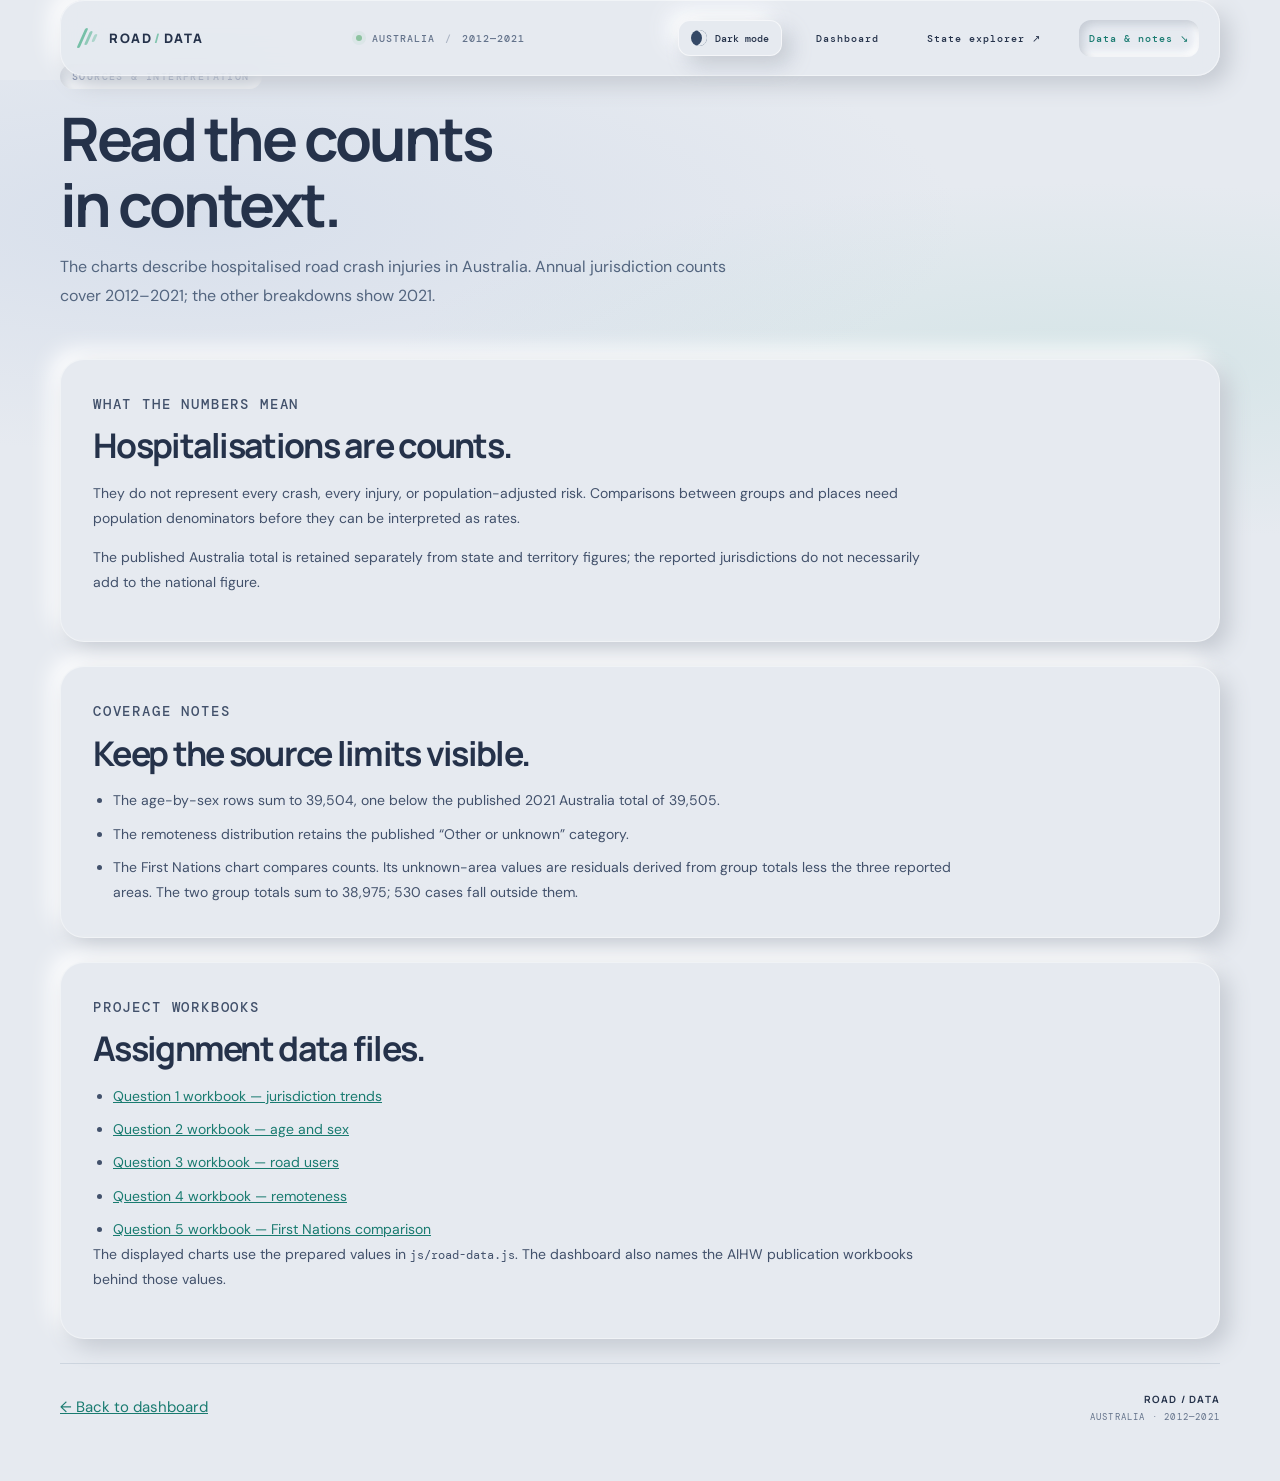
==== commit 84f84923: "delete unnecessary folder" ====
--- a/about.html
+++ b/about.html
@@ -22,16 +22,16 @@
       href="https://fonts.googleapis.com/css2?family=DM+Mono:wght@400;500&family=DM+Sans:wght@400;500;600;700&family=Manrope:wght@400;500;600;700;800&display=swap"
       rel="stylesheet"
     />
-    <link rel="stylesheet" href="road-data/styles.css" />
-    <link rel="stylesheet" href="road-data/polish.css" />
-    <link rel="stylesheet" href="road-data/neumorphic.css" />
-    <link rel="stylesheet" href="road-data/navigation-motion.css" />
-    <link rel="stylesheet" href="road-data/theme.css" />
-    <link rel="stylesheet" href="road-data/about.css" />
-    <script src="road-data/polish.js" defer></script>
-    <script src="road-data/neumorphic.js" defer></script>
-    <script src="road-data/navigation-motion.js" defer></script>
-    <script src="road-data/theme.js" defer></script>
+    <link rel="stylesheet" href="css/styles.css" />
+    <link rel="stylesheet" href="css/polish.css" />
+    <link rel="stylesheet" href="css/neumorphic.css" />
+    <link rel="stylesheet" href="css/navigation-motion.css" />
+    <link rel="stylesheet" href="css/theme.css" />
+    <link rel="stylesheet" href="css/about.css" />
+    <script src="js/polish.js" defer></script>
+    <script src="js/neumorphic.js" defer></script>
+    <script src="js/navigation-motion.js" defer></script>
+    <script src="js/theme.js" defer></script>
   </head>
   <body class="about-page">
     <div class="topbar page-width">
@@ -104,7 +104,7 @@
           </li>
         </ul>
         <p>
-          The displayed charts use the prepared values in <code>road-data/data.js</code>. The
+          The displayed charts use the prepared values in <code>js/road-data.js</code>. The
           dashboard also names the AIHW publication workbooks behind those values.
         </p>
       </section>
--- a/css/styles.css
+++ b/css/styles.css
@@ -0,0 +1,1252 @@
+:root {
+  --ink: #17322d;
+  --ink-soft: #35534c;
+  --muted: #75847c;
+  --paper: #f1f0e9;
+  --white: #fbfbf8;
+  --line: #d8ddd4;
+  --grid: #e8ebe4;
+  --green: #16826f;
+  --green-light: #59b09a;
+  --orange: #d96e4d;
+  --gold: #d9a843;
+  --blue: #5f7fa5;
+  --purple: #9079a8;
+  --slate: #677c75;
+  --unknown: #a6aea6;
+  --display: "Manrope", "DM Sans", sans-serif;
+  --body: "DM Sans", sans-serif;
+  --mono: "DM Mono", monospace;
+}
+* {
+  box-sizing: border-box;
+}
+html {
+  scroll-behavior: smooth;
+  scroll-padding-top: 20px;
+}
+body {
+  margin: 0;
+  color: var(--ink);
+  background: var(--paper);
+  font: 15px/1.55 var(--body);
+  -webkit-font-smoothing: antialiased;
+}
+a {
+  color: inherit;
+}
+.page-width {
+  width: min(1160px, calc(100% - 56px));
+  margin-inline: auto;
+}
+.masthead {
+  color: #f7f4ea;
+  background: #17322d;
+  overflow: hidden;
+  position: relative;
+}
+.topbar {
+  height: 76px;
+  display: flex;
+  align-items: center;
+  justify-content: space-between;
+  border-bottom: 1px solid rgba(255, 255, 255, 0.13);
+  position: relative;
+  z-index: 2;
+}
+.wordmark {
+  display: inline-flex;
+  align-items: center;
+  gap: 9px;
+  color: #f7f4ea;
+  text-decoration: none;
+  font: 800 13px var(--display);
+  letter-spacing: 0.12em;
+}
+.wordmark-light {
+  color: #81c4ae;
+  margin-inline: -7px;
+}
+.mark {
+  width: 19px;
+  height: 20px;
+  display: flex;
+  gap: 3px;
+  align-items: center;
+  transform: skew(-24deg);
+}
+.mark i {
+  display: block;
+  width: 3px;
+  height: 100%;
+  border-radius: 3px;
+  background: #76c0a7;
+}
+.mark i:nth-child(2) {
+  height: 70%;
+  opacity: 0.76;
+}
+.mark i:nth-child(3) {
+  height: 40%;
+  opacity: 0.52;
+}
+.edition,
+.source-link {
+  font: 500 10px var(--mono);
+  letter-spacing: 0.1em;
+  color: #b1c5b9;
+}
+.edition {
+  display: flex;
+  align-items: center;
+  gap: 10px;
+}
+.edition-divider {
+  opacity: 0.45;
+}
+.status-dot {
+  width: 6px;
+  height: 6px;
+  border-radius: 50%;
+  background: #8dc3a0;
+  box-shadow: 0 0 0 4px rgba(141, 195, 160, 0.12);
+}
+.source-link {
+  text-decoration: none;
+  color: #e1e9e1;
+  transition: color 0.2s;
+}
+.source-link:hover {
+  color: #9dd3bf;
+}
+.hero {
+  min-height: 380px;
+  padding: 60px 0 52px;
+  position: relative;
+  display: grid;
+  grid-template-columns: 1.1fr 0.9fr;
+  align-items: center;
+  gap: 36px;
+}
+.hero-copy {
+  position: relative;
+  z-index: 1;
+}
+.overline,
+.section-kicker {
+  margin: 0;
+  color: var(--green);
+  font: 500 10px var(--mono);
+  letter-spacing: 0.13em;
+}
+.overline {
+  color: #8bc3ad;
+  display: flex;
+  align-items: center;
+  gap: 10px;
+}
+.overline-line {
+  display: inline-block;
+  height: 1px;
+  width: 27px;
+  background: #8bc3ad;
+}
+h1,
+h2,
+p {
+  margin-top: 0;
+}
+h1 {
+  margin: 20px 0 14px;
+  font: 700 clamp(42px, 5.5vw, 68px)/1.03 var(--display);
+  letter-spacing: -0.055em;
+}
+.hero-text {
+  max-width: 450px;
+  margin: 0;
+  color: #bdccc2;
+  font-size: 15px;
+  line-height: 1.7;
+}
+.scroll-cue {
+  display: inline-flex;
+  align-items: center;
+  gap: 12px;
+  margin-top: 28px;
+  color: #dbe5dc;
+  text-decoration: none;
+  font-size: 12px;
+}
+.scroll-icon {
+  display: grid;
+  place-items: center;
+  width: 28px;
+  height: 28px;
+  color: #17322d;
+  border-radius: 50%;
+  background: #9fd1b8;
+  font-size: 16px;
+  transition: transform 0.2s;
+}
+.scroll-cue:hover .scroll-icon {
+  transform: translateY(3px);
+}
+.hero-art {
+  height: 260px;
+  position: relative;
+  isolation: isolate;
+  display: grid;
+  place-items: center;
+}
+.orbit {
+  position: absolute;
+  z-index: -1;
+  border: 1px solid rgba(177, 210, 190, 0.15);
+  border-radius: 50%;
+  transform: rotate(-28deg);
+}
+.orbit-one {
+  width: 370px;
+  height: 230px;
+}
+.orbit-two {
+  width: 280px;
+  height: 330px;
+  transform: rotate(34deg);
+  border-color: rgba(177, 210, 190, 0.1);
+}
+.hero-stat {
+  width: 230px;
+  height: 230px;
+  display: flex;
+  flex-direction: column;
+  align-items: center;
+  justify-content: center;
+  border-radius: 50%;
+  border: 1px solid rgba(176, 211, 190, 0.35);
+  background: radial-gradient(
+    circle at 45% 45%,
+    rgba(57, 111, 87, 0.5),
+    rgba(23, 50, 45, 0.95) 67%
+  );
+  box-shadow: 0 20px 60px rgba(8, 25, 21, 0.2);
+}
+.hero-stat-label,
+.hero-stat-foot {
+  font: 500 9px var(--mono);
+  letter-spacing: 0.11em;
+  color: #aac3b3;
+  text-align: center;
+}
+.hero-stat strong {
+  font: 700 47px var(--display);
+  letter-spacing: -0.07em;
+  margin: 6px 0 0;
+  color: #fff8e9;
+}
+.hero-stat-foot {
+  font-size: 10px;
+  letter-spacing: 0.04em;
+  color: #d4dfd3;
+}
+.hero-coordinate {
+  position: absolute;
+  font: 9px var(--mono);
+  color: #8eaa9a;
+  letter-spacing: 0.08em;
+}
+.coord-a {
+  top: 20px;
+  right: 30px;
+}
+.coord-b {
+  bottom: 21px;
+  left: 10px;
+}
+.road-mark {
+  position: absolute;
+  right: -4px;
+  bottom: 23px;
+  display: flex;
+  gap: 7px;
+  transform: rotate(-26deg);
+  opacity: 0.45;
+}
+.road-mark span {
+  width: 20px;
+  height: 2px;
+  background: #b1d5b9;
+}
+.question-nav {
+  display: flex;
+  gap: 0;
+  border-top: 1px solid rgba(255, 255, 255, 0.15);
+  position: relative;
+  z-index: 2;
+}
+.question-nav a {
+  padding: 18px 26px 19px 0;
+  margin-right: 30px;
+  display: flex;
+  gap: 10px;
+  align-items: center;
+  color: #f2f1e7;
+  text-decoration: none;
+  font-size: 12px;
+}
+.question-nav a span {
+  color: #87bba3;
+  font: 10px var(--mono);
+}
+.question-nav a b {
+  font-weight: 500;
+}
+.question-nav a:hover b {
+  color: #9bd2b8;
+}
+main {
+  padding-bottom: 48px;
+}
+.overview-strip {
+  margin: 0 0 74px;
+  padding: 25px 0 26px;
+  display: grid;
+  grid-template-columns: 1.2fr repeat(3, 1fr);
+  border-bottom: 1px solid var(--line);
+  gap: 18px;
+}
+.overview-intro p {
+  margin: 7px 0 0;
+  font: 500 17px/1.35 var(--display);
+  letter-spacing: -0.03em;
+}
+.overview-intro p strong {
+  font-weight: 700;
+}
+.overview-stat {
+  border-left: 1px solid var(--line);
+  padding-left: 22px;
+  display: flex;
+  flex-direction: column;
+  justify-content: center;
+}
+.overview-stat span,
+.overview-stat small {
+  color: var(--muted);
+  font-size: 11px;
+}
+.overview-stat strong {
+  font: 700 23px var(--display);
+  letter-spacing: -0.045em;
+  margin: 2px 0;
+}
+.question-section {
+  padding: 0 0 67px;
+  margin: 0 0 63px;
+  border-bottom: 1px solid var(--line);
+  scroll-margin-top: 28px;
+}
+.section-heading {
+  display: grid;
+  grid-template-columns: 40px minmax(0, 1fr) auto;
+  align-items: start;
+  gap: 17px;
+  margin-bottom: 28px;
+}
+.question-number {
+  padding-top: 2px;
+  color: var(--green);
+  font: 500 13px var(--mono);
+}
+.section-heading .section-kicker {
+  margin-bottom: 8px;
+}
+h2 {
+  margin: 0;
+  font: 700 clamp(25px, 3vw, 34px)/1.2 var(--display);
+  letter-spacing: -0.05em;
+}
+.section-deck {
+  max-width: 680px;
+  margin: 9px 0 0;
+  color: var(--muted);
+  font-size: 13px;
+  line-height: 1.65;
+}
+.chart-type {
+  margin-top: 9px;
+  padding: 7px 10px;
+  color: #53675d;
+  border: 1px solid #d9dfd5;
+  border-radius: 2px;
+  font: 9px var(--mono);
+  letter-spacing: 0.1em;
+  white-space: nowrap;
+}
+.chart-type span {
+  color: var(--green);
+  margin-left: 5px;
+}
+.trend-grid {
+  display: grid;
+  grid-template-columns: repeat(3, minmax(0, 1fr));
+  gap: 0 23px;
+}
+.trend-card {
+  padding: 16px 0 15px;
+  border-top: 1px solid var(--line);
+  min-width: 0;
+}
+.trend-card-head {
+  display: flex;
+  align-items: baseline;
+  justify-content: space-between;
+  gap: 8px;
+}
+.trend-card h3 {
+  margin: 0;
+  font: 600 12px var(--display);
+}
+.trend-delta {
+  font: 10px var(--mono);
+  color: var(--muted);
+  white-space: nowrap;
+}
+.trend-delta.up {
+  color: var(--orange);
+}
+.trend-delta.down {
+  color: var(--green);
+}
+.trend-svg {
+  display: block;
+  width: 100%;
+  height: 114px;
+  overflow: visible;
+  margin-top: 5px;
+}
+.chart-frame {
+  background: var(--white);
+  border: 1px solid #e3e5dd;
+  padding: 18px 22px;
+}
+.age-frame {
+  padding: 18px 18px 8px;
+}
+.chart-legend {
+  display: flex;
+  align-items: center;
+  gap: 20px;
+  font-size: 11px;
+  color: var(--ink-soft);
+}
+.two-legend {
+  min-height: 25px;
+}
+.legend-swatch {
+  display: inline-block;
+  width: 9px;
+  height: 9px;
+  margin-right: 7px;
+  border-radius: 50%;
+  vertical-align: -1px;
+}
+.male-swatch {
+  background: var(--green);
+}
+.female-swatch {
+  background: var(--orange);
+}
+.fn-swatch {
+  background: var(--green);
+}
+.non-swatch {
+  background: var(--orange);
+}
+.legend-unit {
+  margin-left: auto;
+  font: 9px var(--mono);
+  letter-spacing: 0.1em;
+  color: var(--muted);
+}
+#age-chart {
+  width: 100%;
+  height: 356px;
+  display: block;
+  overflow: visible;
+}
+.chart-note {
+  margin: 12px 0 0;
+  display: flex;
+  align-items: flex-start;
+  gap: 8px;
+  color: var(--muted);
+  font-size: 11px;
+  line-height: 1.65;
+}
+.note-mark {
+  flex: 0 0 auto;
+  display: inline-grid;
+  place-items: center;
+  width: 15px;
+  height: 15px;
+  border: 1px solid #c4cdc2;
+  border-radius: 50%;
+  color: #64786d;
+  font: 10px var(--mono);
+  margin-top: 1px;
+}
+.user-frame {
+  display: grid;
+  grid-template-columns: 175px minmax(0, 1fr);
+  align-items: center;
+  gap: 7px 20px;
+  padding: 25px 26px 24px;
+}
+.stacked-total {
+  display: flex;
+  flex-direction: column;
+  gap: 3px;
+  grid-row: 1 / span 2;
+}
+.stacked-total span {
+  font: 9px var(--mono);
+  color: var(--muted);
+  letter-spacing: 0.09em;
+}
+.stacked-total strong {
+  font: 700 27px var(--display);
+  letter-spacing: -0.05em;
+}
+#users-chart {
+  width: 100%;
+  height: 112px;
+  display: block;
+  overflow: visible;
+}
+.user-legend {
+  grid-column: 2;
+  display: grid;
+  grid-template-columns: repeat(2, minmax(0, 1fr));
+  gap: 10px 18px;
+}
+.user-legend-item {
+  display: flex;
+  align-items: center;
+  gap: 8px;
+  min-width: 0;
+  color: var(--ink-soft);
+  font-size: 11px;
+}
+.user-legend-item i {
+  flex: 0 0 auto;
+  width: 9px;
+  height: 9px;
+  border-radius: 2px;
+}
+.user-legend-item strong {
+  margin-left: auto;
+  color: var(--ink);
+  font: 500 10px var(--mono);
+  white-space: nowrap;
+}
+.remote-layout {
+  display: grid;
+  grid-template-columns: 1.1fr 0.9fr;
+  gap: 27px;
+  align-items: center;
+}
+.donut-frame {
+  display: grid;
+  place-items: center;
+  min-height: 350px;
+}
+#remote-chart {
+  width: min(100%, 500px);
+  height: 315px;
+  overflow: visible;
+}
+.remote-legend {
+  display: grid;
+  gap: 0;
+}
+.remote-legend-item {
+  display: grid;
+  grid-template-columns: 10px minmax(0, 1fr) auto;
+  gap: 10px;
+  align-items: center;
+  padding: 14px 0;
+  border-bottom: 1px solid var(--line);
+}
+.remote-legend-item i {
+  width: 9px;
+  height: 9px;
+  border-radius: 50%;
+}
+.remote-legend-item span {
+  font-size: 12px;
+}
+.remote-legend-item strong {
+  font: 500 12px var(--mono);
+}
+.remote-legend-item small {
+  grid-column: 2 / 4;
+  color: var(--muted);
+  font-size: 10px;
+  margin-top: -6px;
+}
+.fn-frame {
+  padding: 19px 22px 12px;
+}
+#fn-chart {
+  width: 100%;
+  height: 310px;
+  display: block;
+  overflow: visible;
+}
+.fn-table-wrap {
+  overflow-x: auto;
+}
+.fn-table {
+  width: 100%;
+  border-collapse: collapse;
+  font-size: 11px;
+}
+.fn-table th {
+  padding: 10px 9px;
+  text-align: right;
+  color: var(--muted);
+  border-top: 1px solid var(--line);
+  font: 9px var(--mono);
+  letter-spacing: 0.07em;
+  text-transform: uppercase;
+}
+.fn-table th:first-child,
+.fn-table td:first-child {
+  text-align: left;
+}
+.fn-table td {
+  padding: 10px 9px;
+  text-align: right;
+  border-top: 1px solid #eceee8;
+  font-variant-numeric: tabular-nums;
+}
+.last-question {
+  margin-bottom: 36px;
+  padding-bottom: 55px;
+}
+.method-footer {
+  padding: 28px 0 10px;
+  display: grid;
+  grid-template-columns: 0.8fr 1.4fr auto;
+  gap: 30px;
+  align-items: start;
+}
+.method-footer h2 {
+  font-size: 20px;
+  margin-top: 7px;
+}
+.method-copy p {
+  margin: 0 0 10px;
+  max-width: 590px;
+  color: var(--ink-soft);
+  font-size: 12px;
+  line-height: 1.75;
+}
+.method-copy .source-files {
+  color: var(--muted);
+  font-size: 10px;
+}
+.footer-stamp {
+  display: flex;
+  flex-direction: column;
+  align-items: flex-end;
+  gap: 5px;
+  font: 700 10px var(--display);
+  letter-spacing: 0.12em;
+  white-space: nowrap;
+}
+.footer-stamp span {
+  color: var(--muted);
+  font: 9px var(--mono);
+}
+.tooltip {
+  position: fixed;
+  z-index: 10;
+  min-width: 120px;
+  max-width: 240px;
+  padding: 8px 10px;
+  background: #17322d;
+  color: #f6f4eb;
+  border-radius: 3px;
+  font: 11px/1.5 var(--body);
+  box-shadow: 0 6px 20px rgba(10, 30, 25, 0.18);
+  pointer-events: none;
+  opacity: 0;
+  transform: translateY(3px);
+  transition:
+    opacity 0.12s,
+    transform 0.12s;
+}
+.tooltip.visible {
+  opacity: 1;
+  transform: translateY(0);
+}
+svg text {
+  font-family: var(--body);
+  fill: var(--ink-soft);
+}
+svg .gridline {
+  stroke: var(--grid);
+  stroke-width: 1;
+}
+svg .axis-line {
+  stroke: #aeb8ad;
+  stroke-width: 1;
+}
+svg .axis-label {
+  fill: var(--muted);
+  font: 10px var(--mono);
+}
+svg .value-label {
+  fill: var(--ink);
+  font: 500 10px var(--mono);
+}
+svg [data-tip] {
+  cursor: crosshair;
+}
+svg [data-tip]:focus {
+  outline: none;
+}
+svg [data-tip]:focus-visible {
+  filter: drop-shadow(0 0 3px rgba(22, 130, 111, 0.8));
+}
+@media (max-width: 860px) {
+  .page-width {
+    width: min(100% - 40px, 720px);
+  }
+  .hero {
+    grid-template-columns: 1.05fr 0.8fr;
+    gap: 10px;
+    min-height: 330px;
+  }
+  .hero-stat {
+    width: 190px;
+    height: 190px;
+  }
+  .hero-stat strong {
+    font-size: 40px;
+  }
+  .orbit-one {
+    width: 300px;
+    height: 190px;
+  }
+  .orbit-two {
+    width: 230px;
+    height: 270px;
+  }
+  .question-nav {
+    justify-content: space-between;
+  }
+  .question-nav a {
+    margin-right: 8px;
+    padding-right: 5px;
+  }
+  .overview-strip {
+    grid-template-columns: repeat(3, 1fr);
+    row-gap: 20px;
+  }
+  .overview-intro {
+    grid-column: 1 / -1;
+  }
+  .overview-intro p br {
+    display: none;
+  }
+  .overview-stat:first-of-type {
+    border-left: 0;
+    padding-left: 0;
+  }
+  .trend-grid {
+    grid-template-columns: repeat(2, minmax(0, 1fr));
+    gap: 0 18px;
+  }
+  .remote-layout {
+    grid-template-columns: 1fr 0.9fr;
+    gap: 15px;
+  }
+  .method-footer {
+    grid-template-columns: 1fr 1.5fr;
+  }
+  .footer-stamp {
+    grid-column: 1 / -1;
+    align-items: flex-start;
+  }
+}
+@media (max-width: 600px) {
+  body {
+    font-size: 14px;
+  }
+  .page-width {
+    width: calc(100% - 34px);
+  }
+  .topbar {
+    height: 62px;
+  }
+  .edition {
+    font-size: 8px;
+    gap: 6px;
+  }
+  .source-link {
+    font-size: 9px;
+    letter-spacing: 0.03em;
+  }
+  .hero {
+    grid-template-columns: 1fr;
+    padding: 48px 0 26px;
+    gap: 5px;
+  }
+  .hero-copy {
+    z-index: 2;
+  }
+  h1 {
+    font-size: clamp(45px, 13vw, 61px);
+  }
+  .hero-text {
+    max-width: 390px;
+    font-size: 13px;
+  }
+  .hero-art {
+    position: absolute;
+    width: 190px;
+    height: 190px;
+    right: -22px;
+    bottom: 12px;
+    opacity: 0.53;
+  }
+  .hero-stat {
+    width: 135px;
+    height: 135px;
+  }
+  .hero-stat-label {
+    font-size: 6px;
+  }
+  .hero-stat strong {
+    font-size: 27px;
+  }
+  .hero-stat-foot {
+    font-size: 7px;
+  }
+  .orbit-one {
+    width: 220px;
+    height: 135px;
+  }
+  .orbit-two {
+    width: 170px;
+    height: 200px;
+  }
+  .coord-a,
+  .coord-b,
+  .road-mark {
+    display: none;
+  }
+  .question-nav {
+    overflow-x: auto;
+    justify-content: flex-start;
+    gap: 16px;
+    scrollbar-width: none;
+  }
+  .question-nav::-webkit-scrollbar {
+    display: none;
+  }
+  .question-nav a {
+    flex: 0 0 auto;
+    margin: 0;
+    padding: 14px 0;
+    gap: 6px;
+    font-size: 10px;
+  }
+  .question-nav a span {
+    font-size: 8px;
+  }
+  .overview-strip {
+    margin-bottom: 55px;
+    grid-template-columns: repeat(2, 1fr);
+    gap: 17px 12px;
+    padding: 20px 0;
+  }
+  .overview-intro {
+    grid-column: 1 / -1;
+  }
+  .overview-stat {
+    border-left: 0;
+    padding: 0;
+  }
+  .overview-stat strong {
+    font-size: 20px;
+  }
+  .overview-stat span,
+  .overview-stat small {
+    font-size: 10px;
+  }
+  .question-section {
+    margin-bottom: 49px;
+    padding-bottom: 51px;
+  }
+  .section-heading {
+    grid-template-columns: 27px minmax(0, 1fr);
+    gap: 9px;
+    margin-bottom: 20px;
+  }
+  .question-number {
+    font-size: 11px;
+  }
+  .section-heading .section-kicker {
+    font-size: 9px;
+  }
+  h2 {
+    font-size: 25px;
+  }
+  .section-deck {
+    font-size: 12px;
+    margin-top: 7px;
+  }
+  .chart-type {
+    grid-column: 2;
+    justify-self: start;
+    margin-top: 1px;
+    padding: 5px 7px;
+    font-size: 8px;
+  }
+  .trend-grid {
+    grid-template-columns: 1fr;
+  }
+  .trend-card {
+    padding-top: 13px;
+  }
+  .trend-svg {
+    height: 120px;
+  }
+  .chart-frame {
+    padding: 14px 13px;
+  }
+  .age-frame {
+    padding: 14px 8px 5px;
+  }
+  .chart-legend {
+    gap: 12px;
+    font-size: 10px;
+  }
+  .legend-unit {
+    font-size: 8px;
+  }
+  #age-chart {
+    height: 322px;
+  }
+  .user-frame {
+    grid-template-columns: 1fr;
+    gap: 9px;
+    padding: 16px 14px;
+  }
+  .stacked-total {
+    grid-row: auto;
+    flex-direction: row;
+    align-items: baseline;
+    justify-content: space-between;
+  }
+  .stacked-total strong {
+    font-size: 21px;
+  }
+  #users-chart {
+    height: 95px;
+  }
+  .user-legend {
+    grid-column: 1;
+    gap: 10px 8px;
+  }
+  .user-legend-item {
+    font-size: 10px;
+  }
+  .user-legend-item strong {
+    font-size: 9px;
+  }
+  .remote-layout {
+    grid-template-columns: 1fr;
+    gap: 12px;
+  }
+  .donut-frame {
+    min-height: 280px;
+    padding: 5px;
+  }
+  #remote-chart {
+    height: 280px;
+  }
+  .remote-legend {
+    grid-template-columns: repeat(2, minmax(0, 1fr));
+    column-gap: 15px;
+  }
+  .remote-legend-item {
+    grid-template-columns: 9px minmax(0, 1fr);
+    gap: 7px;
+    padding: 10px 0;
+  }
+  .remote-legend-item strong {
+    grid-column: 2;
+    grid-row: 2;
+    font-size: 11px;
+  }
+  .remote-legend-item small {
+    grid-column: 2;
+    grid-row: 3;
+    margin-top: -5px;
+  }
+  .fn-frame {
+    padding: 14px 10px 8px;
+  }
+  #fn-chart {
+    height: 285px;
+  }
+  .fn-table {
+    font-size: 10px;
+  }
+  .fn-table th {
+    font-size: 8px;
+    padding-inline: 5px;
+  }
+  .fn-table td {
+    padding-inline: 5px;
+  }
+  .method-footer {
+    grid-template-columns: 1fr;
+    gap: 15px;
+    padding-top: 16px;
+  }
+  .footer-stamp {
+    grid-column: 1;
+  }
+}
+@media (prefers-reduced-motion: reduce) {
+  html {
+    scroll-behavior: auto;
+  }
+  *,
+  *::before,
+  *::after {
+    transition-duration: 0.01ms !important;
+    animation-duration: 0.01ms !important;
+    animation-iteration-count: 1 !important;
+  }
+}
+/* Reference-inspired dashboard structure */
+:root {
+  --ink: #edf1fa;
+  --ink-soft: #c4cddd;
+  --muted: #9ba8bd;
+  --paper: #0b0f18;
+  --white: #141b28;
+  --line: #293244;
+  --grid: #263044;
+  --green: #32c9b4;
+}
+.masthead {
+  background:
+    radial-gradient(ellipse at 15% 20%, #28204e88, transparent 55%),
+    radial-gradient(ellipse at 85% 10%, #064f4780, transparent 50%), var(--paper);
+  overflow: visible;
+}
+.topbar {
+  background: #141925;
+  position: relative;
+  border-color: var(--line);
+}
+.hero {
+  display: block;
+  min-height: 0;
+  padding: 65px 0 40px;
+}
+.hero-copy {
+  max-width: 850px;
+}
+.hero h1 {
+  font-size: clamp(32px, 4.5vw, 54px);
+  line-height: 1.14;
+  letter-spacing: -0.035em;
+}
+.hero-text {
+  max-width: 780px;
+  font-size: 17px;
+}
+.overline {
+  display: inline-flex;
+  background: #7461ed22;
+  padding: 6px 12px;
+  border-radius: 24px;
+  color: #a697ff;
+}
+.overline-line {
+  display: none;
+}
+.scroll-cue {
+  background: linear-gradient(110deg, #7c64ed, #0ac8b4);
+  padding: 13px 22px;
+  border-radius: 10px;
+  font-weight: 700;
+  color: white;
+}
+.question-nav {
+  border-bottom: 1px solid var(--line);
+  flex-wrap: wrap;
+}
+.question-nav a {
+  padding: 16px 0;
+}
+.overview-strip {
+  grid-template-columns: repeat(4, 1fr);
+  gap: 16px;
+  padding: 28px 0;
+  border: 0;
+  margin-bottom: 48px;
+}
+.overview-intro,
+.overview-stat {
+  background: var(--white);
+  border: 1px solid var(--line);
+  border-radius: 14px;
+  padding: 22px;
+}
+.overview-stat strong {
+  font-size: 28px;
+}
+.question-section {
+  padding: 30px 0 50px;
+  margin-bottom: 28px;
+}
+.chart-frame,
+#trend-grid {
+  border: 1px solid var(--line);
+  background: var(--white);
+  border-radius: 14px;
+  padding: 24px;
+}
+.trend-grid {
+  display: block;
+}
+.section-heading {
+  grid-template-columns: 36px minmax(0, 1fr) auto;
+}
+.chart-type {
+  border-color: var(--line);
+  color: var(--muted);
+}
+.combined-legend {
+  display: flex;
+  flex-wrap: wrap;
+  gap: 9px;
+  margin-bottom: 12px;
+}
+.combined-legend button {
+  background: transparent;
+  color: var(--ink);
+  border: 0;
+  border-bottom: 3px solid;
+  padding: 8px 12px;
+  font: inherit;
+  cursor: pointer;
+  opacity: 0.4;
+}
+.combined-legend button[aria-pressed="true"] {
+  opacity: 1;
+  background: #ffffff09;
+}
+.chart-note {
+  color: var(--muted);
+}
+.fn-table td {
+  border-color: var(--line);
+}
+.hero-stat {
+  display: none;
+}
+.method-footer {
+  border-top: 1px solid var(--line);
+}
+.source-link {
+  color: var(--ink);
+}
+@media (max-width: 860px) {
+  .overview-strip {
+    grid-template-columns: repeat(2, 1fr);
+  }
+  .overview-intro {
+    grid-column: auto;
+  }
+  .section-heading {
+    grid-template-columns: 28px minmax(0, 1fr);
+  }
+  .chart-type {
+    grid-column: 2;
+    justify-self: start;
+  }
+}
+@media (max-width: 600px) {
+  .hero {
+    padding: 38px 0 24px;
+  }
+  .hero-text {
+    font-size: 14px;
+  }
+  .overview-strip {
+    gap: 10px;
+  }
+  .overview-intro,
+  .overview-stat {
+    padding: 15px;
+  }
+  .overview-intro p {
+    font-size: 14px;
+  }
+  .chart-frame,
+  #trend-grid {
+    padding: 12px;
+  }
+  .combined-legend {
+    gap: 3px;
+  }
+  .combined-legend button {
+    padding: 7px;
+    font-size: 11px;
+  }
+  .question-nav {
+    gap: 16px;
+  }
+  .edition {
+    display: none;
+  }
+  .overview-stat strong {
+    font-size: 23px;
+  }
+}
+/* Shared-baseline alternatives for age/sex and road-user categories. */
+#age-chart {
+  height: 366px;
+}
+.user-frame {
+  display: block;
+}
+.user-frame .stacked-total {
+  display: flex;
+  flex-direction: row;
+  align-items: baseline;
+  justify-content: space-between;
+  margin-bottom: 10px;
+}
+#users-chart {
+  height: 530px;
+}
+@media (max-width: 600px) {
+  #age-chart {
+    height: 366px;
+  }
+  #users-chart {
+    height: 530px;
+  }
+}
--- a/css/polish.css
+++ b/css/polish.css
@@ -0,0 +1,232 @@
+/* Shared visual and motion layer, inspired by the supplied component galleries. */
+:root {
+  --paper: #090c13;
+  --white: #121823;
+  --line: #293244;
+  --green: #62deca;
+}
+body {
+  background:
+    radial-gradient(ellipse at 5% 0%, #31235344, transparent 32%),
+    radial-gradient(ellipse at 95% 18%, #123e3840, transparent 35%), var(--paper);
+}
+.topbar {
+  backdrop-filter: blur(20px);
+  background: #101520cc;
+  border-bottom: 1px solid #ffffff12;
+  border-radius: 0 0 18px 18px;
+  padding-inline: 20px;
+  gap: 18px;
+}
+.hero {
+  padding-block: 86px 54px;
+}
+.hero h1,
+.explorer-header h1 {
+  background: linear-gradient(115deg, #f4f7ff 12%, #b9c9ef 55%, #64dfca);
+  background-clip: text;
+  -webkit-background-clip: text;
+  color: transparent;
+  max-width: 940px;
+}
+.overline {
+  border: 1px solid #ab9aff30;
+  background: #8670eb12;
+  box-shadow: 0 0 35px #7963df0d;
+  letter-spacing: 0.14em;
+}
+.question-nav {
+  gap: 25px;
+}
+.question-nav a {
+  position: relative;
+  margin: 0;
+  padding: 18px 4px;
+}
+.question-nav a::after {
+  content: "";
+  position: absolute;
+  bottom: 0;
+  left: 0;
+  right: 0;
+  height: 2px;
+  background: var(--green);
+  transform: scaleX(0);
+  transition: transform 0.25s;
+}
+.question-nav a:hover::after,
+.question-nav a.is-current::after {
+  transform: scaleX(1);
+}
+.chart-frame,
+#trend-grid,
+.overview-stat,
+.overview-intro,
+.explorer-stats article {
+  position: relative;
+  border: 1px solid #ffffff10;
+  background: linear-gradient(145deg, #18202ddd, #101621ee);
+  box-shadow:
+    0 10px 35px #00000018,
+    inset 0 1px 0 #ffffff04;
+  transition:
+    border-color 0.25s,
+    box-shadow 0.25s;
+  isolation: isolate;
+}
+.overview-stat:hover,
+.explorer-stats article:hover {
+  border-color: #6adcc54a;
+  box-shadow: 0 15px 40px #00000026;
+}
+.overview-stat strong,
+.explorer-stats strong {
+  font-variant-numeric: tabular-nums;
+  letter-spacing: -0.05em;
+}
+.chart-frame::before,
+#trend-grid::before {
+  content: "";
+  position: absolute;
+  inset: 0;
+  pointer-events: none;
+  border-radius: inherit;
+  z-index: -1;
+  background: radial-gradient(
+    450px circle at var(--pointer-x, 50%) var(--pointer-y, 0%),
+    #61ddc908,
+    transparent 70%
+  );
+}
+.chart-type {
+  background: #ffffff04;
+  border-radius: 30px;
+  border-color: #ffffff10;
+  padding: 8px 12px;
+}
+.section-kicker {
+  color: #62deca;
+}
+.section-heading {
+  margin-bottom: 30px;
+}
+.section-deck {
+  line-height: 1.8;
+}
+.scroll-cue {
+  background: linear-gradient(110deg, #8370ed, #20bda9);
+  box-shadow: 0 6px 28px #5b63da22;
+  transition:
+    transform 0.25s,
+    box-shadow 0.25s;
+}
+.scroll-cue:hover {
+  transform: translateY(-2px);
+  box-shadow: 0 10px 35px #5b63da44;
+}
+.combined-legend button,
+.state-picker button {
+  transition:
+    background 0.2s,
+    opacity 0.2s,
+    transform 0.2s,
+    border-color 0.2s;
+}
+.combined-legend button:hover,
+.state-picker button:hover {
+  transform: translateY(-2px);
+}
+.state-picker button[aria-pressed="true"] {
+  box-shadow: 0 3px 20px #28bda62b;
+  background: linear-gradient(120deg, #197c70, #179a89);
+}
+.fn-table tr:hover td {
+  background: #ffffff03;
+}
+.fn-table button:focus-visible,
+button:focus-visible,
+a:focus-visible {
+  outline: 2px solid #7ee7d6;
+  outline-offset: 4px;
+}
+.fn-table button {
+  transition: color 0.2s;
+}
+.fn-table button:hover {
+  color: var(--green);
+}
+.tooltip {
+  border: 1px solid #ffffff20;
+  background: #101a24ed;
+  backdrop-filter: blur(15px);
+  box-shadow: 0 12px 38px #0006;
+  padding: 12px 14px;
+  border-radius: 10px;
+}
+.scroll-progress {
+  position: fixed;
+  top: 0;
+  left: 0;
+  width: 100%;
+  height: 2px;
+  background: linear-gradient(90deg, #9a86ff, #62deca);
+  z-index: 100;
+  transform-origin: left;
+  transform: scaleX(0);
+  pointer-events: none;
+}
+.motion-ready {
+  opacity: 0;
+  transform: translateY(18px);
+  transition:
+    opacity 0.65s ease,
+    transform 0.65s cubic-bezier(0.2, 0.75, 0.25, 1);
+}
+.motion-ready.motion-visible {
+  opacity: 1;
+  transform: none;
+}
+svg [data-tip] {
+  transition:
+    filter 0.2s,
+    opacity 0.2s;
+}
+svg [data-tip]:hover {
+  filter: brightness(1.25);
+}
+.chart-focus {
+  fill: none;
+  stroke: #e8eefb55;
+  stroke-width: 1;
+  stroke-dasharray: 3 4;
+  pointer-events: none;
+}
+@media (max-width: 600px) {
+  .hero {
+    padding-block: 46px 30px;
+  }
+  .topbar {
+    padding-inline: 10px;
+    flex-wrap: wrap;
+    height: auto;
+    min-height: 64px;
+    padding-block: 12px;
+  }
+  .question-nav {
+    gap: 14px;
+  }
+  .overview-strip {
+    margin-bottom: 25px;
+  }
+}
+@media (prefers-reduced-motion: reduce) {
+  .motion-ready {
+    opacity: 1;
+    transform: none;
+  }
+  .scroll-cue:hover,
+  .combined-legend button:hover,
+  .state-picker button:hover {
+    transform: none;
+  }
+}
--- a/css/neumorphic.css
+++ b/css/neumorphic.css
@@ -0,0 +1,562 @@
+:root {
+  --paper: #e6eaf0;
+  --white: #e6eaf0;
+  --ink: #25324a;
+  --ink-soft: #42516b;
+  --muted: #63728a;
+  --line: #cdd5df;
+  --grid: #d3dbe5;
+  --green: #197b70;
+  --raised: 9px 9px 22px #c4c9d1, -9px -9px 22px #ffffff;
+  --inset: inset 4px 4px 9px #c7cdd6, inset -4px -4px 9px #fff;
+}
+body {
+  background: var(--paper);
+  color: var(--ink);
+}
+.masthead {
+  background: transparent;
+}
+.hero h1,
+.explorer-header h1 {
+  background: linear-gradient(120deg, #24324d, #46618c, #167e72);
+  background-clip: text;
+  -webkit-background-clip: text;
+  color: transparent;
+}
+.hero-text {
+  color: var(--ink-soft);
+}
+.topbar {
+  background: #e6eaf0ed;
+  border: 1px solid #ffffff75;
+  box-shadow: var(--raised);
+  border-radius: 24px;
+  margin-top: 20px;
+  position: relative;
+  z-index: 20;
+}
+.wordmark,
+.source-link,
+.explorer-nav a {
+  color: var(--ink);
+}
+.edition {
+  color: var(--muted);
+}
+.overline {
+  box-shadow: var(--inset);
+  background: var(--paper);
+  border: 0;
+  color: #51618b;
+}
+.question-nav {
+  border: 0;
+  padding: 10px 14px;
+  box-shadow: var(--inset);
+  border-radius: 18px;
+  gap: 12px;
+}
+.question-nav a {
+  color: var(--ink-soft);
+  padding: 11px 16px;
+  transition: all 0.25s;
+  border-radius: 12px;
+}
+.question-nav a.is-current,
+.question-nav a:hover {
+  background: var(--paper);
+  box-shadow:
+    4px 4px 9px #c2c9d2,
+    -4px -4px 9px #fff;
+  color: var(--ink);
+}
+.question-nav a::after {
+  display: none;
+}
+.question-nav a span {
+  color: var(--green);
+}
+.chart-frame,
+#trend-grid,
+.overview-stat,
+.overview-intro,
+.explorer-stats article {
+  background: var(--paper);
+  border: 1px solid #ffffff65;
+  box-shadow: var(--raised);
+  border-radius: 24px;
+}
+.chart-frame::before,
+#trend-grid::before {
+  display: none;
+}
+.overview-stat:hover,
+.explorer-stats article:hover {
+  border-color: #fff;
+  box-shadow:
+    12px 12px 28px #c2c8d1,
+    -12px -12px 28px #fff;
+}
+.chart-type {
+  background: var(--paper);
+  box-shadow: var(--inset);
+  border: 0;
+  color: var(--muted);
+}
+.section-kicker,
+.question-number {
+  color: var(--green);
+}
+.scroll-cue {
+  background: linear-gradient(120deg, #526c95, #218c7e);
+  color: white;
+  box-shadow:
+    5px 5px 13px #bec7d2,
+    -5px -5px 13px #fff;
+}
+.combined-legend button,
+.state-picker button,
+.comparison select {
+  background: var(--paper);
+  color: var(--ink-soft);
+  box-shadow:
+    4px 4px 8px #c7cdd6,
+    -4px -4px 8px #fff;
+  border-radius: 12px;
+  border: 0;
+}
+.combined-legend button[aria-pressed="true"],
+.state-picker button[aria-pressed="true"] {
+  background: var(--paper);
+  color: #126c61;
+  box-shadow: var(--inset);
+}
+.combined-legend button {
+  opacity: 0.55;
+  border-bottom: 2px solid;
+}
+.combined-legend button[aria-pressed="true"] {
+  opacity: 1;
+}
+.fn-table td,
+.fn-table th {
+  border-color: var(--line);
+}
+.fn-table tr:hover td {
+  background: #dce3ec;
+}
+.tooltip {
+  background: #25324af5;
+  color: white;
+  border-color: #ffffff25;
+}
+.chart-note {
+  color: var(--muted);
+}
+.legend-unit {
+  color: var(--muted);
+}
+.explorer-nav [aria-current] {
+  box-shadow: var(--inset);
+  border-radius: 12px;
+  padding: 8px 12px;
+}
+.method-footer {
+  border-color: var(--line);
+}
+.ambient-mesh {
+  position: absolute;
+  inset: 80px 0 auto;
+  height: 470px;
+  overflow: hidden;
+  pointer-events: none;
+  z-index: -1;
+  background:
+    radial-gradient(ellipse at 15% 30%, #b3c4e047, transparent 50%),
+    radial-gradient(ellipse at 85% 60%, #9cd2c839, transparent 45%);
+  animation: mesh-drift 14s ease-in-out infinite alternate;
+}
+.ambient-mesh::after {
+  content: "";
+  position: absolute;
+  inset: 0;
+  background-image: radial-gradient(#7a8aa326 0.7px, transparent 0.7px);
+  background-size: 22px 22px;
+  mask-image: linear-gradient(black, transparent);
+}
+@keyframes mesh-drift {
+  to {
+    transform: translateY(16px);
+    opacity: 0.5;
+  }
+}
+.section-rail {
+  position: fixed;
+  right: 14px;
+  top: 40%;
+  z-index: 30;
+  display: grid;
+  gap: 13px;
+  padding: 16px 10px;
+  border-radius: 30px;
+  background: #e6eaf0e8;
+  box-shadow: var(--raised);
+}
+.section-rail a {
+  width: 9px;
+  height: 9px;
+  background: #aab6c7;
+  border-radius: 50%;
+  display: block;
+  transition:
+    background 0.2s,
+    transform 0.2s;
+}
+.section-rail a[aria-current="true"] {
+  background: #197b70;
+  transform: scale(1.35);
+}
+.menu-toggle {
+  display: none;
+  background: var(--paper);
+  box-shadow: var(--raised);
+  border: 0;
+  border-radius: 12px;
+  padding: 10px;
+  color: var(--ink);
+  font: inherit;
+}
+.mobile-menu {
+  position: fixed;
+  top: 90px;
+  right: 20px;
+  left: 20px;
+  z-index: 40;
+  padding: 20px;
+  border-radius: 20px;
+  background: var(--paper);
+  box-shadow: var(--raised);
+}
+.mobile-menu a {
+  display: block;
+  padding: 13px;
+  text-decoration: none;
+  border-bottom: 1px solid var(--line);
+}
+@view-transition {
+  navigation: auto;
+}
+::view-transition-old(root) {
+  animation: page-out 0.18s ease both;
+}
+::view-transition-new(root) {
+  animation: page-in 0.35s ease both;
+}
+@keyframes page-out {
+  to {
+    opacity: 0;
+    transform: translateY(-5px);
+  }
+}
+@keyframes page-in {
+  from {
+    opacity: 0;
+    transform: translateY(8px);
+  }
+}
+@media (max-width: 800px) {
+  .section-rail {
+    display: none;
+  }
+  .menu-toggle {
+    display: block;
+    margin-left: auto;
+  }
+  .topbar > .edition,
+  .topbar > .source-link,
+  .topbar > .explorer-nav {
+    display: none;
+  }
+  .question-nav {
+    overflow-x: auto;
+    flex-wrap: nowrap;
+  }
+  .question-nav a {
+    white-space: nowrap;
+    padding: 10px;
+  }
+  .hero {
+    padding-top: 45px;
+  }
+}
+@media (prefers-reduced-motion: reduce) {
+  .ambient-mesh {
+    animation: none;
+  }
+  ::view-transition-old(root),
+  ::view-transition-new(root) {
+    animation: none;
+  }
+}
+.series-tooltip {
+  position: absolute;
+  z-index: 8;
+  min-width: 165px;
+  padding: 14px 16px;
+  background: #edf1f7f5;
+  border: 1px solid #ffffffb0;
+  border-radius: 16px;
+  box-shadow:
+    8px 8px 22px #b4bdc980,
+    -5px -5px 18px #ffffffb0;
+  backdrop-filter: blur(16px);
+  font-size: 12px;
+  pointer-events: none;
+}
+.series-tooltip > strong {
+  display: block;
+  margin-bottom: 8px;
+  color: #24324a;
+}
+.series-tooltip > div {
+  display: flex;
+  justify-content: space-between;
+  gap: 25px;
+  padding: 3px 0;
+  color: #42516b;
+}
+.series-tooltip b {
+  font-variant-numeric: tabular-nums;
+}
+.chart-frame svg .gridline,
+#trend-grid svg .gridline {
+  stroke: #bfcad84f;
+  stroke-dasharray: 2 5;
+}
+.chart-frame svg polyline,
+#trend-grid svg polyline,
+.chart-frame svg path,
+#trend-grid svg path {
+  stroke-linecap: round;
+  stroke-linejoin: round;
+}
+.chart-frame svg text,
+#trend-grid svg text {
+  fill: var(--ink-soft);
+}
+/* Keep the plot grid legible against the soft neumorphic surface. */
+#trend-grid svg .gridline {
+  stroke: #a8b6c8;
+  stroke-opacity: 0.65;
+  stroke-width: 1;
+  stroke-dasharray: 3 5;
+  vector-effect: non-scaling-stroke;
+  pointer-events: none;
+}
+#trend-grid svg .gridline-vertical {
+  stroke-opacity: 0.5;
+}
+
+/* Shared masthead: logo, publication context and the same three tabs on every page. */
+.topbar {
+  min-height: 76px;
+  height: auto;
+  padding: 18px 20px;
+  gap: 24px;
+  flex-wrap: nowrap;
+}
+.topbar .wordmark {
+  flex-shrink: 0;
+  white-space: nowrap;
+}
+.topbar .edition {
+  margin-inline: auto;
+  white-space: nowrap;
+}
+.primary-nav {
+  display: flex;
+  align-items: center;
+  gap: clamp(12px, 2.2vw, 34px);
+}
+.primary-nav a {
+  display: inline-flex;
+  align-items: center;
+  gap: 7px;
+  padding: 12px 10px;
+  border-radius: 12px;
+  color: var(--ink);
+  font: 500 10px var(--mono);
+  letter-spacing: 0.1em;
+  white-space: nowrap;
+  text-decoration: none;
+  transition:
+    color 0.2s,
+    box-shadow 0.2s,
+    background 0.2s;
+}
+.primary-nav a:hover {
+  color: var(--green);
+  background: #ffffff35;
+}
+.primary-nav a[aria-current="page"] {
+  color: var(--green);
+  box-shadow: var(--inset);
+}
+.primary-nav a:focus-visible,
+.menu-toggle:focus-visible,
+.mobile-menu a:focus-visible {
+  outline: 2px solid var(--green);
+  outline-offset: 4px;
+}
+.mobile-menu a[aria-current="page"] {
+  color: var(--green);
+  font-weight: 700;
+}
+@media (max-width: 1000px) and (min-width: 801px) {
+  .topbar {
+    gap: 16px;
+  }
+  .topbar .edition {
+    font-size: 9px;
+    gap: 6px;
+  }
+  .primary-nav {
+    gap: 4px;
+  }
+  .primary-nav a {
+    letter-spacing: 0.04em;
+    padding-inline: 8px;
+  }
+}
+@media (max-width: 800px) {
+  .topbar > .primary-nav {
+    display: none;
+  }
+  .topbar {
+    padding: 14px 20px;
+    min-height: 68px;
+  }
+  .mobile-menu {
+    top: 100px;
+  }
+}
+@media (prefers-reduced-motion: reduce) {
+  .primary-nav a {
+    transition: none;
+  }
+}
+
+/* Explorer gridlines sit behind marks and retain contrast during chart reveals. */
+#annual-bars .gridline,
+#state-ranking .gridline,
+#comparison-chart .gridline {
+  stroke: #a8b6c8;
+  stroke-opacity: 0.65;
+  stroke-width: 1;
+  stroke-dasharray: 3 5;
+  vector-effect: non-scaling-stroke;
+  pointer-events: none;
+}
+#annual-bars .gridline-vertical,
+#state-ranking .gridline-vertical,
+#comparison-chart .gridline-vertical {
+  stroke-opacity: 0.5;
+}
+
+.explorer-tooltip {
+  position: fixed;
+  z-index: 100;
+  max-width: min(360px, calc(100vw - 16px));
+  padding: 16px 18px;
+  border: 1px solid #ffffff20;
+  border-radius: 14px;
+  background: #2d3a51;
+  color: #f5f7fb;
+  font: 500 13px/1.5 var(--body);
+  box-shadow: 0 16px 32px #25324a30;
+  pointer-events: none;
+  animation: explorer-tip-in 0.15s ease-out;
+}
+.explorer-tooltip[hidden] {
+  display: none;
+}
+#annual-bars rect:focus-visible,
+#state-ranking rect:focus-visible {
+  outline: 2px solid var(--ink);
+  outline-offset: 3px;
+}
+@keyframes explorer-tip-in {
+  from {
+    opacity: 0;
+    transform: translateY(4px);
+  }
+  to {
+    opacity: 1;
+    transform: translateY(0);
+  }
+}
+@media (prefers-reduced-motion: reduce) {
+  .explorer-tooltip {
+    animation: none;
+  }
+}
+
+/* Full section names replace the dot rail on roomy screens. */
+@media (min-width: 1101px) {
+  .dashboard-page {
+    padding-right: 164px;
+  }
+  .dashboard-page .question-nav {
+    position: fixed;
+    right: 16px;
+    top: 50%;
+    transform: translateY(-50%);
+    z-index: 30;
+    width: 140px;
+    margin: 0;
+    padding: 4px;
+    display: flex;
+    flex-direction: column;
+    flex-wrap: nowrap;
+    align-items: stretch;
+    gap: 5px;
+    border-radius: 18px;
+    background: var(--paper);
+    box-shadow: var(--inset);
+  }
+  .dashboard-page .question-nav a {
+    width: 100%;
+    align-self: stretch;
+    margin: 0;
+    padding: 13px 11px;
+    gap: 8px;
+    white-space: nowrap;
+    font-size: 11px;
+  }
+  .dashboard-page .question-nav a:focus-visible {
+    outline: 2px solid var(--green);
+    outline-offset: 2px;
+  }
+}
+@media (max-width: 1100px) {
+  .dashboard-page .question-nav {
+    flex-wrap: nowrap;
+    overflow-x: auto;
+    justify-content: flex-start;
+  }
+  .dashboard-page .question-nav a {
+    flex-shrink: 0;
+    white-space: nowrap;
+  }
+}
+
+@media (min-width: 1101px) {
+  .dashboard-page .question-nav a.is-current {
+    background: #edf1f6;
+    border-radius: 14px;
+    box-shadow:
+      2px 3px 7px #c2c9d2,
+      -2px -2px 6px #fff;
+  }
+}
--- a/css/navigation-motion.css
+++ b/css/navigation-motion.css
@@ -0,0 +1,116 @@
+/* Keep navigation visually anchored while the page content changes. */
+.topbar {
+  view-transition-name: site-navigation;
+}
+.topbar {
+  position: fixed !important;
+  top: 0;
+  left: 50%;
+  width: min(1160px, calc(100% - 56px));
+  margin: 0;
+  transform: translate(-50%, 0);
+  transition:
+    transform 0.32s cubic-bezier(0.22, 1, 0.36, 1),
+    opacity 0.24s ease;
+  will-change: transform;
+  z-index: 1000;
+}
+.topbar.nav-hidden {
+  transform: translate(-50%, -115%);
+  opacity: 0.94;
+}
+.topbar.nav-visible {
+  transform: translate(-50%, 0);
+  opacity: 1;
+}
+.masthead > .topbar {
+  margin-bottom: 76px;
+}
+.section-deck,
+.chart-note,
+.method-footer p {
+  color: #53657f;
+}
+:root[data-theme="dark"] .section-deck,
+:root[data-theme="dark"] .chart-note,
+:root[data-theme="dark"] .method-footer p {
+  color: #c0ccdc;
+}
+:root[data-theme="dark"] .section-kicker {
+  color: #56e3d0;
+}
+body:not(.dashboard-page) .topbar {
+  position: sticky;
+}
+::view-transition-old(root) {
+  animation: content-leave 180ms ease both;
+}
+::view-transition-new(root) {
+  animation: content-arrive 420ms cubic-bezier(0.22, 1, 0.36, 1) both;
+}
+::view-transition-old(site-navigation) {
+  animation: nav-dissolve 160ms ease both;
+}
+::view-transition-new(site-navigation) {
+  animation: nav-appear 260ms ease both;
+}
+@keyframes content-leave {
+  to {
+    opacity: 0;
+    transform: translateY(-8px);
+  }
+}
+@keyframes content-arrive {
+  from {
+    opacity: 0;
+    transform: translateY(16px);
+  }
+}
+@keyframes nav-dissolve {
+  to {
+    opacity: 0;
+  }
+}
+@keyframes nav-appear {
+  from {
+    opacity: 0;
+  }
+}
+.primary-nav a,
+.question-nav a,
+.state-picker button {
+  transition:
+    color 0.22s,
+    background 0.22s,
+    box-shadow 0.3s,
+    transform 0.22s;
+}
+.primary-nav a:hover,
+.state-picker button:hover {
+  transform: translateY(-2px);
+}
+.primary-nav a:active,
+.question-nav a:active,
+.state-picker button:active {
+  transform: scale(0.97);
+}
+html {
+  scroll-behavior: smooth;
+}
+@media (prefers-reduced-motion: reduce) {
+  html {
+    scroll-behavior: auto;
+  }
+  ::view-transition-old(root),
+  ::view-transition-new(root),
+  ::view-transition-old(site-navigation),
+  ::view-transition-new(site-navigation) {
+    animation: none;
+  }
+  .primary-nav a,
+  .question-nav a,
+  .state-picker button {
+    transition: none;
+    transform: none;
+  }
+}
--- a/css/theme.css
+++ b/css/theme.css
@@ -0,0 +1,230 @@
+:root {
+  color-scheme: light;
+}
+.theme-toggle {
+  display: inline-flex;
+  align-items: center;
+  justify-content: center;
+  gap: 8px;
+  flex: none;
+  padding: 9px 12px;
+  border: 1px solid #ffffff9c;
+  border-radius: 12px;
+  background: var(--paper);
+  box-shadow: var(--raised);
+  color: var(--ink);
+  font: 500 10px var(--mono);
+  white-space: nowrap;
+  cursor: pointer;
+  transition:
+    transform 0.2s,
+    box-shadow 0.2s;
+}
+.theme-toggle:hover {
+  transform: translateY(-2px);
+}
+.theme-toggle:focus-visible {
+  outline: 2px solid var(--green);
+  outline-offset: 3px;
+}
+.theme-toggle:disabled {
+  cursor: wait;
+}
+.theme-toggle-icon {
+  position: relative;
+  width: 16px;
+  height: 16px;
+  display: inline-block;
+  border-radius: 50%;
+  background: #344866;
+  box-shadow: inset -5px 0 0 var(--paper);
+}
+:root[data-theme="dark"] .theme-toggle-icon {
+  background: #f0c878;
+  box-shadow:
+    0 0 0 2px #f0c87844,
+    0 0 12px #f0c87866;
+}
+:root[data-theme="dark"] {
+  color-scheme: dark;
+  --paper: #101722;
+  --white: #182333;
+  --ink: #edf3fb;
+  --ink-soft: #c6d1e0;
+  --muted: #98a9bf;
+  --line: #354358;
+  --grid: #304158;
+  --green: #4cdbc8;
+  --raised: 8px 8px 20px #070d16, -7px -7px 18px #263346;
+  --inset: inset 4px 4px 10px #080f19, inset -4px -4px 10px #273447;
+}
+:root[data-theme="dark"] body {
+  background:
+    radial-gradient(ellipse at 8% 0%, #25365266, transparent 40%),
+    radial-gradient(ellipse at 92% 20%, #175b5655, transparent 45%), var(--paper);
+  color: var(--ink);
+}
+:root[data-theme="dark"] .masthead {
+  background: transparent;
+}
+:root[data-theme="dark"] .topbar {
+  background: #172231ed;
+  border-color: #354358;
+  box-shadow: var(--raised);
+}
+:root[data-theme="dark"] .hero h1,
+:root[data-theme="dark"] .explorer-header h1 {
+  background: linear-gradient(120deg, #f3f7ff, #b9d1e4, #75e2cf);
+  background-clip: text;
+  -webkit-background-clip: text;
+  color: transparent;
+}
+:root[data-theme="dark"] .overline {
+  color: #aebdfd;
+  background: #7768bd30;
+  box-shadow: var(--inset);
+}
+:root[data-theme="dark"] .question-nav {
+  box-shadow: var(--inset);
+}
+:root[data-theme="dark"] .question-nav a {
+  color: var(--ink-soft);
+}
+:root[data-theme="dark"] .question-nav a.is-current,
+:root[data-theme="dark"] .question-nav a:hover {
+  background: #233246;
+  box-shadow:
+    4px 4px 9px #0a111c,
+    -4px -4px 9px #2c3a4d;
+  color: var(--ink);
+}
+:root[data-theme="dark"] .chart-frame,
+:root[data-theme="dark"] #trend-grid,
+:root[data-theme="dark"] .overview-stat,
+:root[data-theme="dark"] .overview-intro,
+:root[data-theme="dark"] .explorer-stats article {
+  background: var(--white);
+  border-color: #ffffff18;
+  box-shadow: var(--raised);
+}
+:root[data-theme="dark"] .overview-stat:hover,
+:root[data-theme="dark"] .explorer-stats article:hover {
+  border-color: #67ddc75c;
+  box-shadow:
+    10px 10px 24px #080e18,
+    -8px -8px 20px #2a3b50;
+}
+:root[data-theme="dark"] .chart-type {
+  background: var(--paper);
+  box-shadow: var(--inset);
+}
+:root[data-theme="dark"] .combined-legend button,
+:root[data-theme="dark"] .state-picker button,
+:root[data-theme="dark"] .comparison select {
+  background: var(--paper);
+  color: var(--ink-soft);
+  box-shadow:
+    4px 4px 8px #0a111b,
+    -4px -4px 8px #2a394c;
+}
+:root[data-theme="dark"] .combined-legend button[aria-pressed="true"],
+:root[data-theme="dark"] .state-picker button[aria-pressed="true"] {
+  background: #1b574f;
+  color: #eafffa;
+  box-shadow: var(--inset);
+}
+:root[data-theme="dark"] .fn-table td,
+:root[data-theme="dark"] .fn-table th {
+  border-color: var(--line);
+}
+:root[data-theme="dark"] .fn-table tr:hover td,
+:root[data-theme="dark"] .fn-table tr.is-selected td {
+  background: #25384b;
+}
+:root[data-theme="dark"] .remote-legend-item:hover,
+:root[data-theme="dark"] .remote-legend-item[aria-pressed="true"] {
+  background: #26384b;
+  box-shadow: var(--inset);
+}
+:root[data-theme="dark"] .series-tooltip {
+  background: #26364bed;
+  border-color: #5a6e86;
+  color: var(--ink);
+  box-shadow: 0 12px 28px #050b14a8;
+}
+:root[data-theme="dark"] .series-tooltip > strong,
+:root[data-theme="dark"] .series-tooltip > div {
+  color: var(--ink);
+}
+:root[data-theme="dark"] .ambient-mesh {
+  background:
+    radial-gradient(ellipse at 15% 30%, #36598a40, transparent 50%),
+    radial-gradient(ellipse at 85% 60%, #18786d33, transparent 45%);
+}
+:root[data-theme="dark"] .mobile-menu,
+:root[data-theme="dark"] .section-rail {
+  background: #1b293a;
+  box-shadow: var(--raised);
+}
+:root[data-theme="dark"] .dashboard-page .question-nav a.is-current {
+  background: #26384b;
+  box-shadow: var(--inset);
+}
+:root[data-theme="dark"] #trend-grid svg .gridline,
+:root[data-theme="dark"] .chart-frame svg .gridline {
+  stroke: #6b829b7d;
+}
+:root[data-theme="dark"] .chart-loading-overlay {
+  background: var(--white);
+}
+:root[data-theme="dark"] .theme-toggle {
+  border-color: #4d6076;
+}
+:root.theme-switching .topbar {
+  view-transition-name: none;
+}
+:root.theme-switching::view-transition-old(root) {
+  animation: none;
+  z-index: 1;
+}
+:root.theme-switching::view-transition-new(root) {
+  animation: ink-fallback 1400ms cubic-bezier(0.17, 0.67, 0.2, 1) both;
+  z-index: 2;
+}
+:root.theme-switching.ink-native::view-transition-new(root) {
+  animation: none;
+}
+@keyframes ink-fallback {
+  from {
+    clip-path: circle(0 at var(--ink-x) var(--ink-y));
+  }
+  to {
+    clip-path: circle(170vmax at var(--ink-x) var(--ink-y));
+  }
+}
+@media (max-width: 800px) {
+  .theme-toggle {
+    margin-left: auto;
+    width: 38px;
+    height: 38px;
+    padding: 8px;
+  }
+  .theme-toggle-label {
+    display: none;
+  }
+  .topbar .menu-toggle {
+    margin-left: 0;
+  }
+}
+@media (prefers-reduced-motion: reduce) {
+  .theme-toggle {
+    transition: none;
+  }
+  .theme-toggle:hover {
+    transform: none;
+  }
+  :root.theme-switching::view-transition-new(root),
+  :root.theme-switching::view-transition-old(root) {
+    animation: none;
+  }
+}
--- a/css/about.css
+++ b/css/about.css
@@ -0,0 +1,66 @@
+.about-main {
+  padding-top: 64px;
+}
+.about-hero {
+  max-width: 750px;
+  margin-bottom: 48px;
+}
+.about-hero h1 {
+  margin: 16px 0;
+  font: 700 clamp(38px, 5vw, 60px)/1.1 var(--display);
+  letter-spacing: -0.05em;
+}
+.about-hero .section-deck {
+  font-size: 16px;
+  max-width: 680px;
+}
+.about-card {
+  margin: 0 0 24px;
+  padding: 32px;
+}
+.about-card h2 {
+  margin: 8px 0 15px;
+}
+.about-card p,
+.about-card li {
+  max-width: 850px;
+  color: var(--ink-soft);
+  font-size: 14px;
+  line-height: 1.8;
+}
+.about-card ul {
+  padding-left: 20px;
+  margin: 0;
+}
+.about-card li + li {
+  margin-top: 8px;
+}
+.workbook-list a {
+  color: var(--green);
+}
+.about-card code {
+  font-family: var(--mono);
+  font-size: 12px;
+}
+.about-main .method-footer {
+  display: flex;
+  justify-content: space-between;
+  align-items: center;
+}
+.about-main .method-footer > a {
+  color: var(--green);
+}
+@media (max-width: 600px) {
+  .about-main {
+    padding-top: 38px;
+  }
+  .about-card {
+    padding: 20px;
+  }
+  .about-main .method-footer {
+    display: block;
+  }
+  .about-main .footer-stamp {
+    margin-top: 20px;
+  }
+}
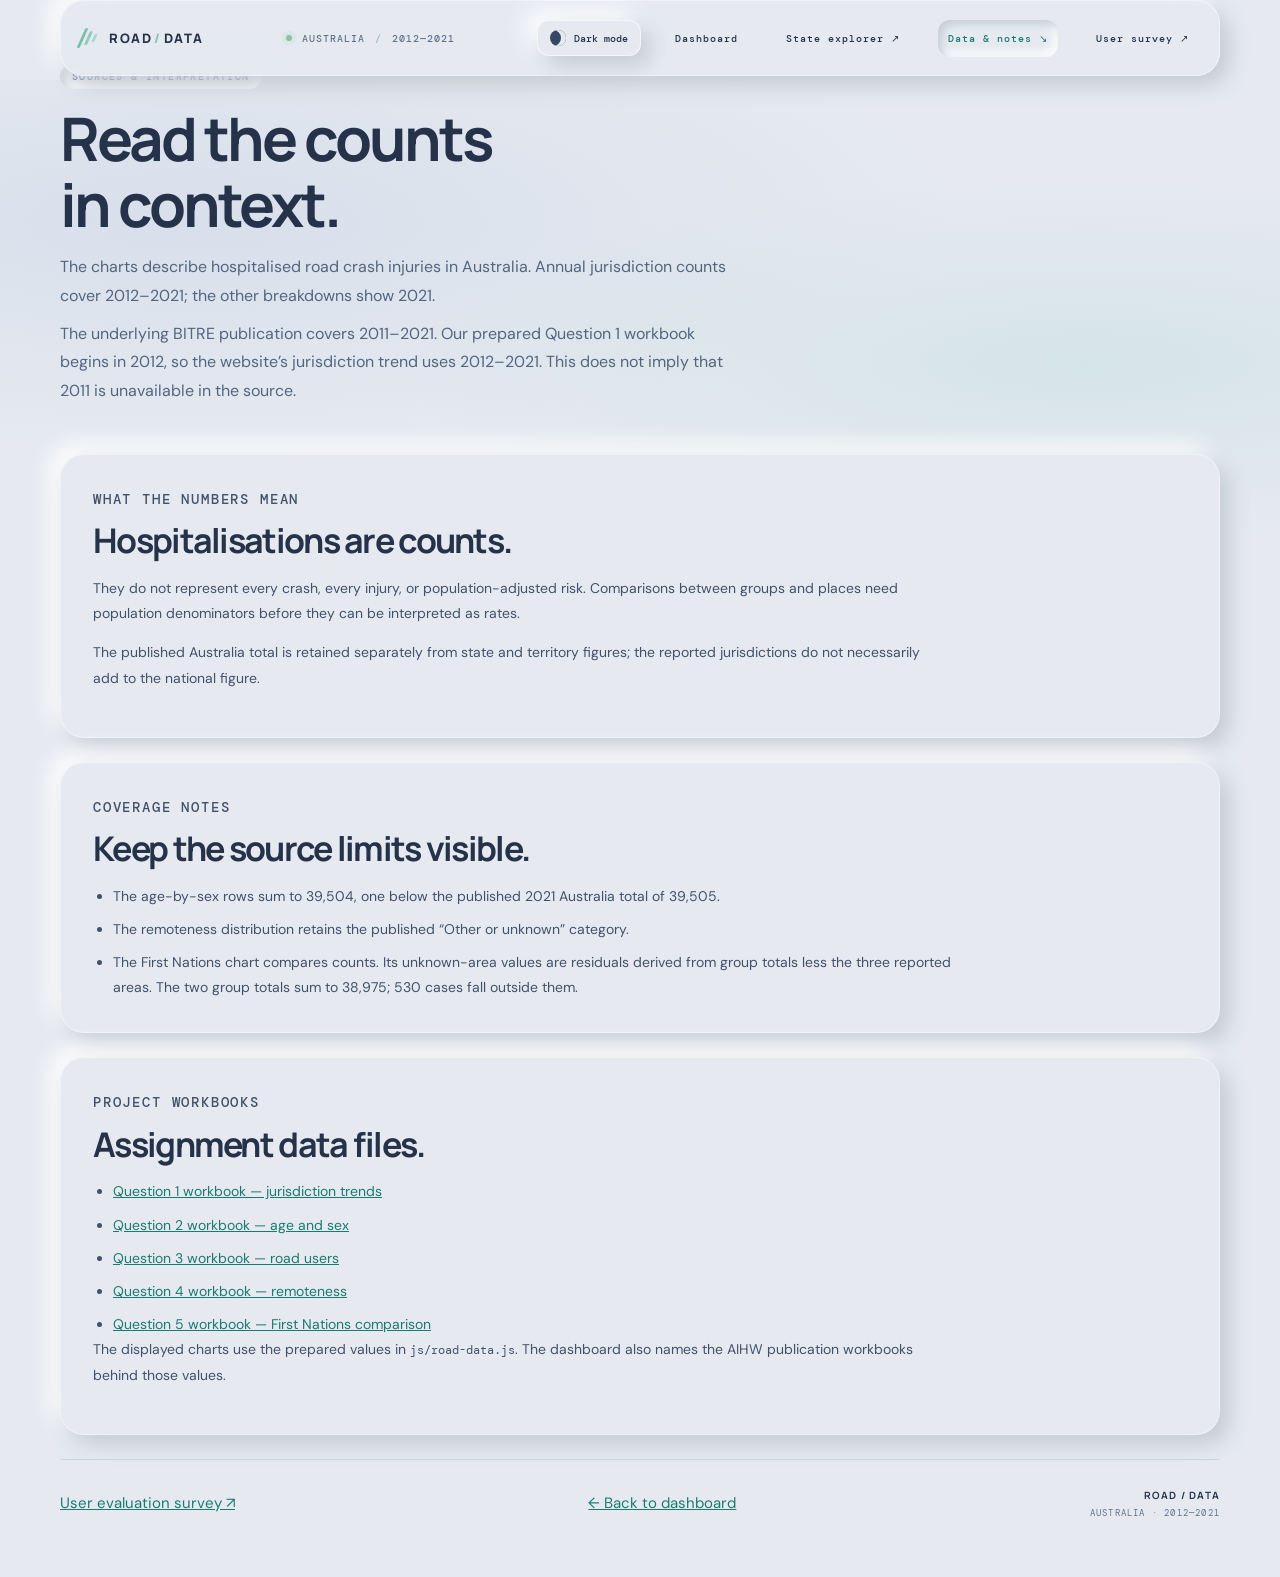
==== commit 3ce5d377: "add in user evaluation form link" ====
--- a/about.html
+++ b/about.html
@@ -51,6 +51,9 @@
         ><a href="about.html" aria-current="page"
           >Data &amp; notes <span aria-hidden="true">↘</span></a
         >
+        <a href="https://forms.gle/zvHwgczxYEDLrHeFA" target="_blank" rel="noopener noreferrer"
+          >User survey <span aria-hidden="true">↗</span></a
+        >
       </nav>
     </div>
     <main class="page-width about-main">
@@ -60,6 +63,11 @@
         <p class="section-deck">
           The charts describe hospitalised road crash injuries in Australia. Annual jurisdiction
           counts cover 2012–2021; the other breakdowns show 2021.
+        </p>
+        <p class="section-deck">
+          The underlying BITRE publication covers 2011–2021. Our prepared Question 1 workbook begins
+          in 2012, so the website’s jurisdiction trend uses 2012–2021. This does not imply that 2011
+          is unavailable in the source.
         </p>
       </header>
       <section class="chart-frame about-card">
@@ -109,6 +117,9 @@
         </p>
       </section>
       <footer class="method-footer">
+        <a href="https://forms.gle/zvHwgczxYEDLrHeFA" target="_blank" rel="noopener noreferrer"
+          >User evaluation survey ↗</a
+        >
         <a href="index.html">← Back to dashboard</a
         ><span class="footer-stamp">ROAD / DATA <span>AUSTRALIA · 2012—2021</span></span>
       </footer>
--- a/css/neumorphic.css
+++ b/css/neumorphic.css
@@ -107,6 +107,58 @@
 .section-kicker,
 .question-number {
   color: var(--green);
+}
+.hero-actions {
+  display: flex;
+  flex-wrap: wrap;
+  gap: 12px;
+  align-items: center;
+}
+.story-conclusion {
+  background: transparent;
+  border: 0;
+  border-radius: 0;
+  padding: 0;
+  color: var(--ink);
+}
+.chart-finding {
+  margin: 16px 0 0;
+  padding: 0;
+  color: var(--ink);
+  line-height: 1.65;
+}
+.chart-finding strong {
+  color: var(--green);
+}
+.story-conclusion {
+  margin: 0 0 64px;
+  max-width: 900px;
+}
+.story-conclusion h2 {
+  margin: 8px 0 16px;
+}
+.story-conclusion p:not(.section-kicker) {
+  max-width: 780px;
+  color: var(--ink-soft);
+  line-height: 1.75;
+  margin-bottom: 18px;
+}
+.story-conclusion a {
+  color: var(--green);
+  font-weight: 700;
+}
+.explorer-cue {
+  background: transparent !important;
+  color: var(--ink) !important;
+  border: 1px solid var(--ink-soft);
+}
+:root[data-theme="dark"] .hero-actions .scroll-cue {
+  box-shadow: 0 5px 14px rgba(0, 0, 0, 0.28);
+}
+:root[data-theme="dark"] .hero-actions .explorer-cue {
+  background: #1c2a3a !important;
+  color: #edf3fb !important;
+  border-color: #52657c;
 }
 .scroll-cue {
   background: linear-gradient(120deg, #526c95, #218c7e);
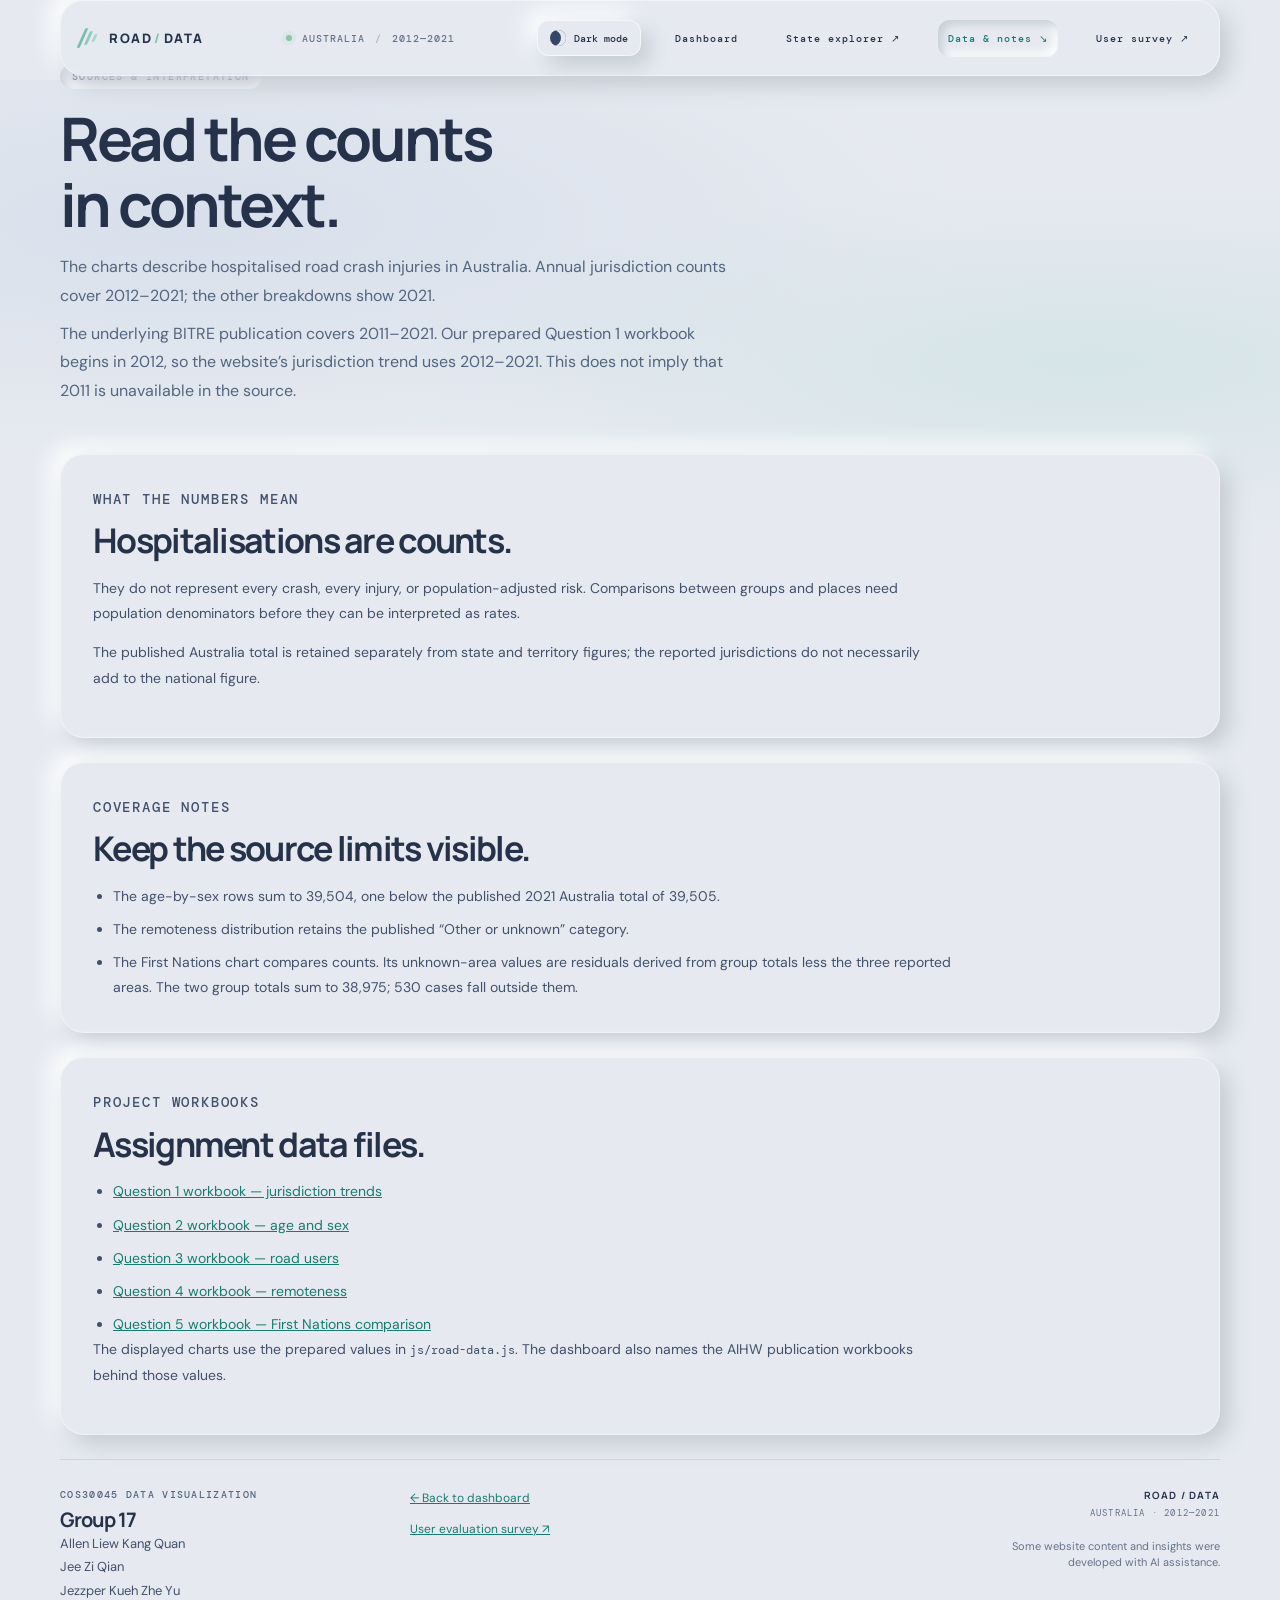
==== commit bbbec8bb: "ziqian and jezzper checkovers" ====
--- a/about.html
+++ b/about.html
@@ -117,11 +117,25 @@
         </p>
       </section>
       <footer class="method-footer">
-        <a href="https://forms.gle/zvHwgczxYEDLrHeFA" target="_blank" rel="noopener noreferrer"
-          >User evaluation survey ↗</a
-        >
-        <a href="index.html">← Back to dashboard</a
-        ><span class="footer-stamp">ROAD / DATA <span>AUSTRALIA · 2012—2021</span></span>
+        <div>
+          <p class="section-kicker">COS30045 DATA VISUALIZATION</p>
+          <h2>Group 17</h2>
+          <p class="group-members">
+            Allen Liew Kang Quan<br />Jee Zi Qian<br />Jezzper Kueh Zhe Yu
+          </p>
+        </div>
+        <div class="method-copy">
+          <p><a href="index.html">← Back to dashboard</a></p>
+          <p>
+            <a href="https://forms.gle/zvHwgczxYEDLrHeFA" target="_blank" rel="noopener noreferrer"
+              >User evaluation survey ↗</a
+            >
+          </p>
+        </div>
+        <div class="footer-stamp">
+          ROAD / DATA <span>AUSTRALIA · 2012—2021</span
+          ><small>Some website content and insights were developed with AI assistance.</small>
+        </div>
       </footer>
     </main>
   </body>
--- a/css/neumorphic.css
+++ b/css/neumorphic.css
@@ -146,6 +146,24 @@
 .story-conclusion a {
   color: var(--green);
   font-weight: 700;
+}
+.method-footer .group-members {
+  color: var(--ink-soft);
+  font-size: 13px;
+  line-height: 1.8;
+}
+.method-footer .footer-stamp small {
+  display: block;
+  width: 220px;
+  max-width: 100%;
+  margin-top: 14px;
+  align-self: flex-end;
+  text-align: right;
+  white-space: normal;
+  color: var(--muted);
+  font: 400 11px/1.5 var(--body);
+  letter-spacing: normal;
+  text-transform: none;
 }
 .explorer-cue {
   background: transparent !important;
--- a/css/about.css
+++ b/css/about.css
@@ -43,11 +43,9 @@
   font-size: 12px;
 }
 .about-main .method-footer {
-  display: flex;
-  justify-content: space-between;
-  align-items: center;
+  display: grid;
 }
-.about-main .method-footer > a {
+.about-main .method-footer a {
   color: var(--green);
 }
 @media (max-width: 600px) {
